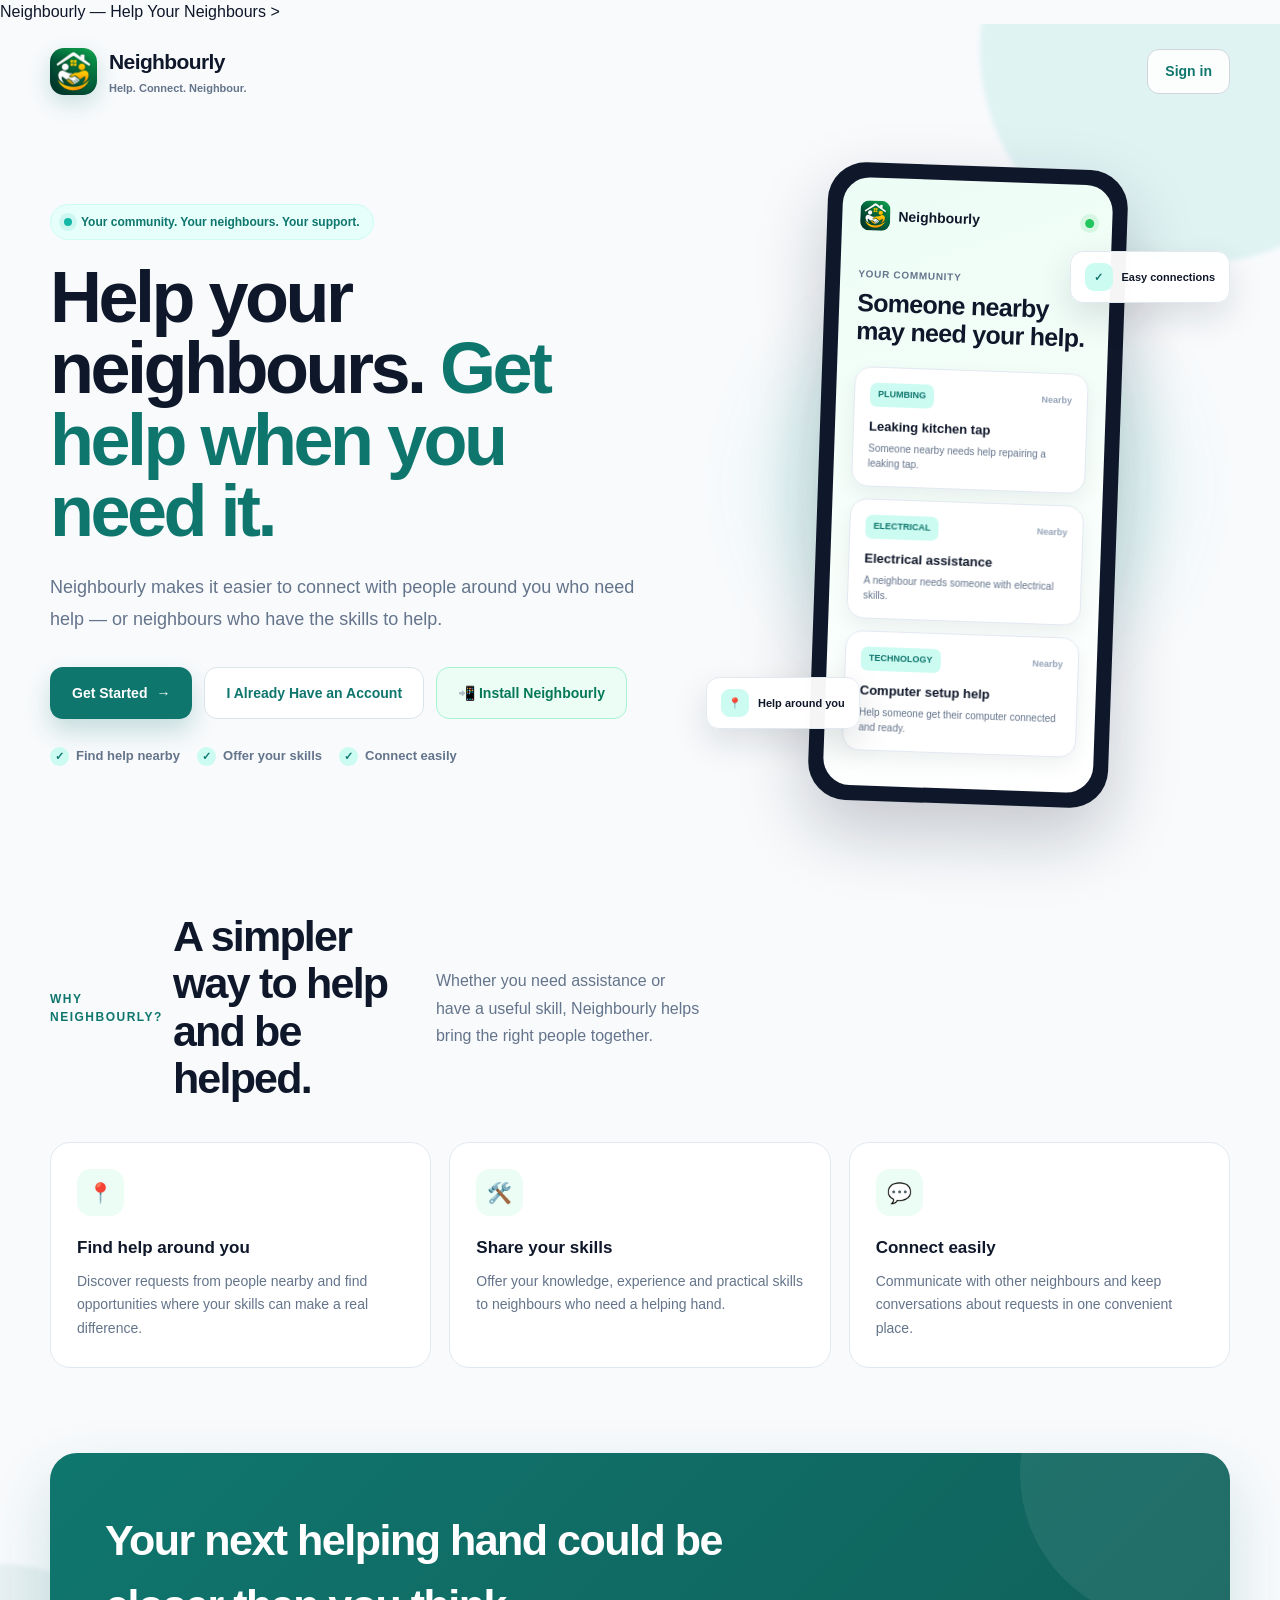
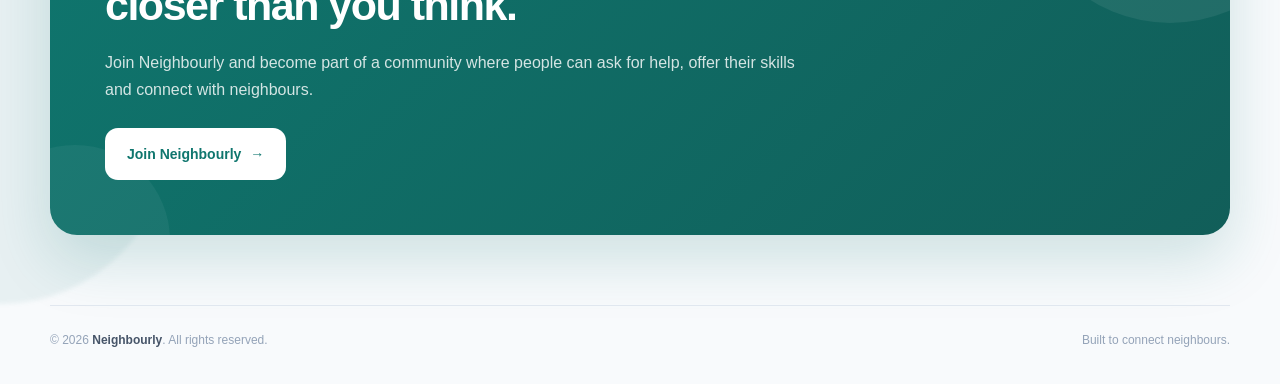
==== index.html @ a1eb30df "Update index.html" ====
<!DOCTYPE html><html lang="en">
<head>  <meta charset="UTF-8"><meta
name="viewport"
content="width=device-width, initial-scale=1.0"

«»

  <title>Neighbourly — Help Your Neighbours</title><meta
name="description"
content="Neighbourly connects people who need help with neighbours who have the skills to help."

«»

  <meta name="theme-color" content="#0f766e">  <link
    rel="icon"
    type="image/png"
    href="neighbourly-icon-192.png"
  >  <link
    rel="apple-touch-icon"
    href="neighbourly-icon-192.png"
  >  <link rel="manifest" href="/help-neighbour/manifest.json">
  >  <link rel="stylesheet" href="style.css">  <style>

    /* =====================================================
       NEIGHBOURLY — FINAL WELCOME PAGE
       ===================================================== */

    * {
      box-sizing: border-box;
    }

    html {
      scroll-behavior: smooth;
    }

    body {
      margin: 0;
      font-family:
        Inter,
        -apple-system,
        BlinkMacSystemFont,
        "Segoe UI",
        Arial,
        Helvetica,
        sans-serif;
      background: #f8fafc;
      color: #0f172a;
      overflow-x: hidden;
    }

    a,
    button {
      -webkit-tap-highlight-color: transparent;
    }

    button {
      font-family: inherit;
    }

    .page {
      position: relative;
      min-height: 100vh;
      overflow: hidden;
    }

    /* =====================================================
       BACKGROUND
       ===================================================== */

    .background-orb {
      position: absolute;
      border-radius: 50%;
      pointer-events: none;
      z-index: 0;
    }

    .orb-one {
      width: 430px;
      height: 430px;
      background: rgba(20, 184, 166, 0.10);
      top: -190px;
      right: -130px;
      filter: blur(2px);
      animation: floatOrb 9s ease-in-out infinite;
    }

    .orb-two {
      width: 340px;
      height: 340px;
      background: rgba(15, 118, 110, 0.07);
      bottom: 80px;
      left: -170px;
      filter: blur(2px);
      animation: floatOrb 11s ease-in-out infinite reverse;
    }

    @keyframes floatOrb {

      0%,
      100% {
        transform: translate(0, 0);
      }

      50% {
        transform: translate(22px, 22px);
      }

    }

    /* =====================================================
       NAVIGATION
       ===================================================== */

    .topbar {
      position: relative;
      z-index: 10;
      width: min(1180px, calc(100% - 40px));
      margin: 0 auto;
      padding: 22px 0;

      display: flex;
      align-items: center;
      justify-content: space-between;
      gap: 20px;
    }

    .brand {
      display: flex;
      align-items: center;
      gap: 12px;
      text-decoration: none;
      color: #0f172a;
    }

    .brand-logo {
      width: 47px;
      height: 47px;
      border-radius: 14px;
      object-fit: cover;

      box-shadow:
        0 8px 22px rgba(15, 118, 110, 0.20);

      transition:
        transform 0.3s ease;
    }

    .brand:hover .brand-logo {
      transform: rotate(-4deg) scale(1.05);
    }

    .brand-name {
      font-size: 21px;
      font-weight: 850;
      letter-spacing: -0.6px;
    }

    .brand-tag {
      display: block;
      margin-top: 2px;
      color: #64748b;
      font-size: 11px;
      font-weight: 600;
    }

    .nav-login {
      text-decoration: none;
      color: #0f766e;

      font-size: 14px;
      font-weight: 800;

      padding: 11px 17px;

      border: 1px solid #d1d5db;
      border-radius: 12px;

      background: rgba(255, 255, 255, 0.88);

      transition:
        transform 0.25s ease,
        background 0.25s ease,
        color 0.25s ease,
        box-shadow 0.25s ease;
    }

    .nav-login:hover {
      color: #ffffff;
      background: #0f766e;
      border-color: #0f766e;
      transform: translateY(-2px);
      box-shadow:
        0 8px 20px rgba(15, 118, 110, 0.18);
    }

    /* =====================================================
       HERO
       ===================================================== */

    .hero {
      position: relative;
      z-index: 1;

      width: min(1180px, calc(100% - 40px));
      margin: 0 auto;

      padding: 48px 0 75px;

      display: grid;
      grid-template-columns: 1.06fr 0.94fr;

      align-items: center;
      gap: 65px;
    }

    .hero-content {
      animation: heroReveal 0.8s ease both;
    }

    @keyframes heroReveal {

      from {
        opacity: 0;
        transform: translateY(25px);
      }

      to {
        opacity: 1;
        transform: translateY(0);
      }

    }

    .eyebrow {
      display: inline-flex;
      align-items: center;
      gap: 9px;

      padding: 8px 13px;

      border-radius: 999px;

      background: #e6fffb;
      border: 1px solid #ccfbf1;

      color: #0f766e;

      font-size: 12px;
      font-weight: 850;

      margin-bottom: 22px;
    }

    .eyebrow-dot {
      width: 8px;
      height: 8px;

      border-radius: 50%;

      background: #14b8a6;

      box-shadow:
        0 0 0 5px rgba(20, 184, 166, 0.12);

      animation: pulseDot 2s infinite;
    }

    @keyframes pulseDot {

      0%,
      100% {
        transform: scale(1);
      }

      50% {
        transform: scale(1.25);
      }

    }

    .hero h1 {
      margin: 0;

      max-width: 720px;

      font-size: clamp(43px, 6vw, 72px);

      line-height: 0.99;

      letter-spacing: -3.5px;

      font-weight: 900;

      color: #0f172a;
    }

    .hero h1 span {
      color: #0f766e;
    }

    .hero-description {
      max-width: 610px;

      margin: 25px 0 0;

      color: #64748b;

      font-size: 18px;

      line-height: 1.75;
    }

    /* =====================================================
       BUTTONS
       ===================================================== */

    .hero-actions {
      display: flex;
      flex-wrap: wrap;

      gap: 12px;

      margin-top: 32px;
    }

    .btn {
      min-height: 52px;

      padding: 14px 21px;

      border-radius: 13px;

      font-size: 14px;
      font-weight: 800;

      text-decoration: none;

      border: 1px solid transparent;

      cursor: pointer;

      display: inline-flex;
      align-items: center;
      justify-content: center;

      gap: 9px;

      transition:
        transform 0.25s ease,
        box-shadow 0.25s ease,
        background 0.25s ease,
        border-color 0.25s ease;
    }

    .btn-primary {
      background: #0f766e;
      color: #ffffff;

      box-shadow:
        0 12px 25px rgba(15, 118, 110, 0.22);
    }

    .btn-primary:hover {
      background: #115e59;

      transform: translateY(-3px);

      box-shadow:
        0 17px 32px rgba(15, 118, 110, 0.28);
    }

    .btn-secondary {
      background: #ffffff;
      color: #0f766e;

      border-color: #dbe4e8;
    }

    .btn-secondary:hover {
      border-color: #0f766e;

      transform: translateY(-3px);

      box-shadow:
        0 12px 25px rgba(15, 23, 42, 0.08);
    }

    .install-button {
      background: #ecfdf5;
      color: #047857;

      border-color: #a7f3d0;
    }

    .install-button:hover {
      background: #d1fae5;

      transform: translateY(-3px);

      box-shadow:
        0 12px 25px rgba(5, 150, 105, 0.12);
    }

    /* =====================================================
       TRUST LINE
       ===================================================== */

    .trust-line {
      display: flex;
      flex-wrap: wrap;

      gap: 17px;

      margin-top: 27px;

      color: #64748b;

      font-size: 13px;
      font-weight: 650;
    }

    .trust-item {
      display: flex;
      align-items: center;
      gap: 7px;
    }

    .trust-check {
      width: 19px;
      height: 19px;

      display: inline-flex;
      align-items: center;
      justify-content: center;

      border-radius: 50%;

      background: #ccfbf1;
      color: #0f766e;

      font-size: 11px;
      font-weight: 900;
    }

    /* =====================================================
       PHONE PREVIEW
       ===================================================== */

    .hero-visual {
      position: relative;

      min-height: 520px;

      display: flex;
      align-items: center;
      justify-content: center;

      animation: visualReveal 0.9s 0.15s ease both;
    }

    @keyframes visualReveal {

      from {
        opacity: 0;
        transform: translateX(25px) scale(0.97);
      }

      to {
        opacity: 1;
        transform: translateX(0) scale(1);
      }

    }

    .visual-glow {
      position: absolute;

      width: 390px;
      height: 390px;

      border-radius: 50%;

      background: rgba(20, 184, 166, 0.13);

      filter: blur(35px);
    }

    .phone-card {
      position: relative;
      z-index: 2;

      width: 300px;

      padding: 15px;

      border-radius: 38px;

      background: #0f172a;

      box-shadow:
        0 30px 70px rgba(15, 23, 42, 0.22),
        0 0 0 1px rgba(255,255,255,0.06);

      transform: rotate(2deg);

      transition:
        transform 0.5s ease;
    }

    .phone-card:hover {
      transform:
        rotate(0deg)
        translateY(-8px);
    }

    .phone-screen {
      min-height: 490px;

      overflow: hidden;

      border-radius: 27px;

      background:
        linear-gradient(
          160deg,
          #ecfdf5,
          #ffffff
        );

      padding: 23px 18px;
    }

    .phone-top {
      display: flex;
      align-items: center;
      justify-content: space-between;

      margin-bottom: 30px;
    }

    .mini-brand {
      display: flex;
      align-items: center;

      gap: 8px;

      font-weight: 800;
      font-size: 14px;
    }

    .mini-brand img {
      width: 30px;
      height: 30px;

      border-radius: 9px;
    }

    .status-dot {
      width: 9px;
      height: 9px;

      border-radius: 50%;

      background: #22c55e;

      box-shadow:
        0 0 0 5px rgba(34,197,94,0.12);
    }

    .phone-heading {
      margin-bottom: 22px;
    }

    .phone-heading small {
      color: #64748b;

      font-size: 10px;
      font-weight: 800;

      text-transform: uppercase;
      letter-spacing: 0.7px;
    }

    .phone-heading h3 {
      margin: 5px 0 0;

      font-size: 25px;

      line-height: 1.1;

      letter-spacing: -0.7px;
    }

    .request-card {
      background: #ffffff;

      border: 1px solid #e2e8f0;

      border-radius: 17px;

      padding: 15px;

      margin-bottom: 12px;

      box-shadow:
        0 8px 20px rgba(15, 23, 42, 0.06);

      transition:
        transform 0.25s ease;
    }

    .request-card:hover {
      transform: translateY(-3px);
    }

    .request-top {
      display: flex;
      justify-content: space-between;
      align-items: center;

      gap: 8px;

      margin-bottom: 10px;
    }

    .request-tag {
      padding: 5px 8px;

      border-radius: 7px;

      background: #ccfbf1;
      color: #0f766e;

      font-size: 9px;
      font-weight: 850;
    }

    .request-distance {
      color: #94a3b8;

      font-size: 9px;
      font-weight: 700;
    }

    .request-card strong {
      display: block;

      font-size: 13px;

      margin-bottom: 5px;
    }

    .request-card p {
      margin: 0;

      color: #64748b;

      font-size: 10px;

      line-height: 1.5;
    }

    /* =====================================================
       FLOATING BADGES
       ===================================================== */

    .floating-badge {
      position: absolute;

      z-index: 4;

      display: flex;
      align-items: center;

      gap: 9px;

      padding: 11px 14px;

      background: rgba(255,255,255,0.96);

      border: 1px solid #e2e8f0;

      border-radius: 13px;

      box-shadow:
        0 14px 35px rgba(15, 23, 42, 0.12);

      font-size: 11px;
      font-weight: 800;

      animation:
        floatingBadge 4s ease-in-out infinite;
    }

    .floating-badge .badge-icon {
      width: 28px;
      height: 28px;

      border-radius: 9px;

      display: flex;
      align-items: center;
      justify-content: center;

      background: #ccfbf1;
      color: #0f766e;
    }

    .badge-one {
      top: 85px;
      right: 0;
    }

    .badge-two {
      bottom: 75px;
      left: 0;

      animation-delay: 1.2s;
    }

    @keyframes floatingBadge {

      0%,
      100% {
        transform: translateY(0);
      }

      50% {
        transform: translateY(-9px);
      }

    }

    /* =====================================================
       FEATURES
       ===================================================== */

    .features-section {
      position: relative;
      z-index: 2;

      width: min(1180px, calc(100% - 40px));

      margin: 0 auto;

      padding: 25px 0 85px;
    }

    .section-heading {
      max-width: 650px;

      margin-bottom: 30px;
    }

    .section-label {
      color: #0f766e;

      font-size: 12px;
      font-weight: 900;

      text-transform: uppercase;

      letter-spacing: 1.5px;
    }

    .section-heading h2 {
      margin: 9px 0 10px;

      font-size: clamp(30px, 4vw, 43px);

      line-height: 1.1;

      letter-spacing: -1.8px;
    }

    .section-heading p {
      margin: 0;

      color: #64748b;

      line-height: 1.7;

      font-size: 16px;
    }

    .feature-grid {
      display: grid;

      grid-template-columns:
        repeat(3, 1fr);

      gap: 18px;
    }

    .feature-card {
      background: #ffffff;

      border: 1px solid #e2e8f0;

      border-radius: 20px;

      padding: 26px;

      transition:
        transform 0.3s ease,
        box-shadow 0.3s ease,
        border-color 0.3s ease;
    }

    .feature-card:hover {
      transform: translateY(-7px);

      border-color: #99f6e4;

      box-shadow:
        0 18px 40px rgba(15, 23, 42, 0.08);
    }

    .feature-card-icon {
      width: 47px;
      height: 47px;

      display: flex;
      align-items: center;
      justify-content: center;

      border-radius: 14px;

      background: #ecfdf5;
      color: #0f766e;

      font-size: 20px;

      margin-bottom: 19px;
    }

    .feature-card h3 {
      margin: 0 0 9px;

      font-size: 17px;
    }

    .feature-card p {
      margin: 0;

      color: #64748b;

      font-size: 14px;

      line-height: 1.7;
    }

    /* =====================================================
       CTA
       ===================================================== */

    .cta-section {
      width: min(1180px, calc(100% - 40px));

      margin: 0 auto;

      padding: 0 0 70px;
    }

    .cta-box {
      position: relative;

      overflow: hidden;

      border-radius: 27px;

      padding: 55px;

      background:
        linear-gradient(
          135deg,
          #0f766e,
          #115e59
        );

      color: #ffffff;

      box-shadow:
        0 25px 60px rgba(15, 118, 110, 0.18);
    }

    .cta-box::before {
      content: "";

      position: absolute;

      width: 300px;
      height: 300px;

      border-radius: 50%;

      background:
        rgba(255,255,255,0.07);

      right: -90px;
      top: -130px;
    }

    .cta-box::after {
      content: "";

      position: absolute;

      width: 190px;
      height: 190px;

      border-radius: 50%;

      background:
        rgba(255,255,255,0.05);

      left: -70px;
      bottom: -100px;
    }

    .cta-content {
      position: relative;

      z-index: 2;

      max-width: 700px;
    }

    .cta-content h2 {
      margin: 0 0 12px;

      font-size: clamp(30px, 4vw, 43px);

      letter-spacing: -1.5px;
    }

    .cta-content p {
      margin: 0 0 25px;

      color:
        rgba(255,255,255,0.82);

      line-height: 1.7;
    }

    .cta-button {
      background: #ffffff;

      color: #0f766e;
    }

    .cta-button:hover {
      background: #f0fdfa;

      transform: translateY(-3px);

      box-shadow:
        0 15px 30px rgba(0,0,0,0.14);
    }

    /* =====================================================
       FOOTER
       ===================================================== */

    footer {
      width: min(1180px, calc(100% - 40px));

      margin: 0 auto;

      padding: 25px 0 35px;

      display: flex;

      justify-content: space-between;
      align-items: center;

      gap: 20px;

      color: #94a3b8;

      font-size: 12px;

      border-top:
        1px solid #e2e8f0;
    }

    footer strong {
      color: #475569;
    }

    /* =====================================================
       TABLET
       ===================================================== */

    @media (max-width: 950px) {

      .hero {
        grid-template-columns: 1fr;

        gap: 30px;

        padding-top: 35px;
      }

      .hero-content {
        text-align: center;
      }

      .hero-description {
        margin-left: auto;
        margin-right: auto;
      }

      .hero-actions,
      .trust-line {
        justify-content: center;
      }

      .hero-visual {
        min-height: 480px;
      }

      .feature-grid {
        grid-template-columns:
          1fr 1fr;
      }

    }

    /* =====================================================
       MOBILE
       ===================================================== */

    @media (max-width: 650px) {

      .topbar {
        width:
          min(100% - 28px, 1180px);

        padding: 17px 0;
      }

      .brand-tag {
        display: none;
      }

      .brand-name {
        font-size: 19px;
      }

      .brand-logo {
        width: 42px;
        height: 42px;
      }

      .nav-login {
        padding: 9px 13px;

        font-size: 12px;
      }

      .hero {
        width:
          min(100% - 28px, 1180px);

        padding:
          35px 0 55px;
      }

      .hero h1 {
        font-size: 44px;

        letter-spacing:
          -2.5px;
      }

      .hero-description {
        font-size: 16px;

        line-height: 1.65;
      }

      .hero-actions {
        display: grid;

        grid-template-columns: 1fr;

        width: 100%;
      }

      .btn {
        width: 100%;
      }

      .trust-line {
        gap: 11px;

        font-size: 11px;
      }

      .hero-visual {
        min-height: 450px;
      }

      .phone-card {
        width: 265px;
      }

      .phone-screen {
        min-height: 430px;
      }

      .floating-badge {
        padding: 9px 11px;

        font-size: 9px;
      }

      .badge-one {
        right: -5px;
        top: 65px;
      }

      .badge-two {
        left: -5px;
        bottom: 55px;
      }

      .features-section,
      .cta-section {
        width:
          min(100% - 28px, 1180px);
      }

      .feature-grid {
        grid-template-columns: 1fr;
      }

      .cta-box {
        padding: 35px 25px;

        border-radius: 22px;
      }

      footer {
        width:
          min(100% - 28px, 1180px);

        flex-direction: column;

        text-align: center;
      }

    }

    /* =====================================================
       REDUCED MOTION
       ===================================================== */

    @media (prefers-reduced-motion: reduce) {

      *,
      *::before,
      *::after {
        animation-duration:
          0.01ms !important;

        animation-iteration-count:
          1 !important;

        transition-duration:
          0.01ms !important;

        scroll-behavior:
          auto !important;
      }

    }

  </style></head><body><div class="page">  <div class="background-orb orb-one"></div>
  <div class="background-orb orb-two"></div>  <!-- ===================================================
       NAVIGATION
       =================================================== -->  <header class="topbar"><a
  href="login.html"
  class="brand"
  aria-label="Neighbourly — Sign in"
>

  <img
    src="neighbourly-icon-192.png"
    alt="Neighbourly logo"
    class="brand-logo"
  >

  <div>

    <div class="brand-name">
      Neighbourly
    </div>

    <span class="brand-tag">
      Help. Connect. Neighbour.
    </span>

  </div>

</a>


<a
  href="login.html"
  class="nav-login"
>
  Sign in
</a>

  </header>  <!-- ===================================================
       MAIN
       =================================================== -->  <main><!-- =================================================
     HERO
     ================================================= -->

<section class="hero">

  <div class="hero-content">


    <div class="eyebrow">

      <span class="eyebrow-dot"></span>

      Your community. Your neighbours. Your support.

    </div>


    <h1>

      Help your neighbours.

      <span>
        Get help when you need it.
      </span>

    </h1>


    <p class="hero-description">

      Neighbourly makes it easier to connect with people
      around you who need help — or neighbours who have
      the skills to help.

    </p>


    <div class="hero-actions">


      <a
        href="register.html"
        class="btn btn-primary"
      >

        Get Started

        <span aria-hidden="true">
          →
        </span>

      </a>


      <a
        href="login.html"
        class="btn btn-secondary"
      >

        I Already Have an Account

      </a>


      <button
        type="button"
        id="installAppBtn"
        class="btn install-button"
      >

        📲 Install Neighbourly

      </button>


    </div>


    <div class="trust-line">


      <div class="trust-item">

        <span class="trust-check">
          ✓
        </span>

        Find help nearby

      </div>


      <div class="trust-item">

        <span class="trust-check">
          ✓
        </span>

        Offer your skills

      </div>


      <div class="trust-item">

        <span class="trust-check">
          ✓
        </span>

        Connect easily

      </div>


    </div>

  </div>


  <!-- =================================================
       APP PREVIEW
       ================================================= -->

  <div
    class="hero-visual"
    aria-label="Neighbourly app preview"
  >

    <div class="visual-glow"></div>


    <div class="floating-badge badge-one">

      <span class="badge-icon">
        ✓
      </span>

      Easy connections

    </div>


    <div class="floating-badge badge-two">

      <span class="badge-icon">
        📍
      </span>

      Help around you

    </div>


    <div class="phone-card">


      <div class="phone-screen">


        <div class="phone-top">


          <div class="mini-brand">

            <img
              src="neighbourly-icon-192.png"
              alt=""
            >

            Neighbourly

          </div>


          <span
            class="status-dot"
            aria-label="Online"
          ></span>


        </div>


        <div class="phone-heading">

          <small>
            YOUR COMMUNITY
          </small>

          <h3>
            Someone nearby<br>
            may need your help.
          </h3>

        </div>


        <div class="request-card">

          <div class="request-top">

            <span class="request-tag">
              PLUMBING
            </span>

            <span class="request-distance">
              Nearby
            </span>

          </div>

          <strong>
            Leaking kitchen tap
          </strong>

          <p>
            Someone nearby needs help repairing
            a leaking tap.
          </p>

        </div>


        <div class="request-card">

          <div class="request-top">

            <span class="request-tag">
              ELECTRICAL
            </span>

            <span class="request-distance">
              Nearby
            </span>

          </div>

          <strong>
            Electrical assistance
          </strong>

          <p>
            A neighbour needs someone with
            electrical skills.
          </p>

        </div>


        <div class="request-card">

          <div class="request-top">

            <span class="request-tag">
              TECHNOLOGY
            </span>

            <span class="request-distance">
              Nearby
            </span>

          </div>

          <strong>
            Computer setup help
          </strong>

          <p>
            Help someone get their computer
            connected and ready.
          </p>

        </div>


      </div>

    </div>

  </div>

</section>


<!-- =================================================
     FEATURES
     ================================================= -->

<section class="features-section">


  <div class="section-heading">

    <span class="section-label">
      Why Neighbourly?
    </span>

    <h2>
      A simpler way to help and be helped.
    </h2>

    <p>
      Whether you need assistance or have a useful
      skill, Neighbourly helps bring the right people
      together.
    </p>

  </div>


  <div class="feature-grid">


    <article class="feature-card">

      <div class="feature-card-icon">
        📍
      </div>

      <h3>
        Find help around you
      </h3>

      <p>
        Discover requests from people nearby and
        find opportunities where your skills can
        make a real difference.
      </p>

    </article>


    <article class="feature-card">

      <div class="feature-card-icon">
        🛠️
      </div>

      <h3>
        Share your skills
      </h3>

      <p>
        Offer your knowledge, experience and
        practical skills to neighbours who need
        a helping hand.
      </p>

    </article>


    <article class="feature-card">

      <div class="feature-card-icon">
        💬
      </div>

      <h3>
        Connect easily
      </h3>

      <p>
        Communicate with other neighbours and
        keep conversations about requests in one
        convenient place.
      </p>

    </article>


  </div>

</section>


<!-- =================================================
     CTA
     ================================================= -->

<section class="cta-section">

  <div class="cta-box">

    <div class="cta-content">

      <h2>
        Your next helping hand could be closer
        than you think.
      </h2>

      <p>
        Join Neighbourly and become part of a
        community where people can ask for help,
        offer their skills and connect with neighbours.
      </p>

      <a
        href="register.html"
        class="btn cta-button"
      >

        Join Neighbourly

        <span aria-hidden="true">
          →
        </span>

      </a>

    </div>

  </div>

</section>

  </main>  <!-- ===================================================
       FOOTER
       =================================================== -->  <footer><div>
  © 2026
  <strong>Neighbourly</strong>.
  All rights reserved.
</div>

<div>
  Built to connect neighbours.
</div>

  </footer></div><!-- =====================================================
     PWA INSTALLATION
     ===================================================== -->

<script>
  let deferredPrompt = null;

  const installBtn = document.getElementById("installAppBtn");

  // Check whether Neighbourly is already installed.
  function isAppInstalled() {
    return window.matchMedia("(display-mode: standalone)").matches ||
      window.navigator.standalone === true;
  }

  // Hide the button if the app is already installed.
  if (installBtn && isAppInstalled()) {
    installBtn.style.display = "none";
  }

  // Listen for the browser's installation prompt.
  window.addEventListener("beforeinstallprompt", (event) => {
    event.preventDefault();

    deferredPrompt = event;

    if (installBtn) {
      installBtn.style.display = "inline-flex";
      installBtn.textContent = "📲 Install Neighbourly";
    }
  });

  // Handle installation button clicks.
  if (installBtn) {
    installBtn.addEventListener("click", async () => {

      // Do nothing if already installed.
      if (isAppInstalled()) {
        installBtn.style.display = "none";
        return;
      }

      // Open the actual installation prompt.
      if (deferredPrompt) {
        const promptEvent = deferredPrompt;
        deferredPrompt = null;

        await promptEvent.prompt();

        const result = await promptEvent.userChoice;

        if (result.outcome === "accepted") {
          installBtn.textContent = "Installing Neighbourly...";
        }

        return;
      }

      // iPhone and iPad instructions.
      const isIOS = /iphone|ipad|ipod/i.test(
        navigator.userAgent
      );

      if (isIOS) {
        alert(
          "To install Neighbourly on your iPhone:\n\n" +
          "1. Open this page in Safari.\n" +
          "2. Tap the Share button.\n" +
          "3. Choose Add to Home Screen.\n" +
          "4. Tap Add."
        );
      } else {
        // The browser has not provided an install prompt.
        alert(
          "Neighbourly cannot open the installation prompt " +
          "right now.\n\n" +
          "Please open this page in Chrome and try again. " +
          "If the prompt is still unavailable, use Chrome's " +
          "menu and select Install app or Add to Home screen."
        );
      }
    });
  }

  // Hide the button after successful installation.
  window.addEventListener("appinstalled", () => {
    if (installBtn) {
      installBtn.style.display = "none";
    }

    deferredPrompt = null;
  });

  // Register the service worker.
  if ("serviceWorker" in navigator) {
    window.addEventListener("load", () => {
      navigator.serviceWorker
        .register("./service-worker.js?v=3")
        .then(() => {
          console.log("Neighbourly service worker registered.");
        })
        .catch((error) => {
          console.error("Service worker registration failed:", error);
        });
    });
  }
</script>
</body>
</html>
---- style.css ----
/* =========================================================
   NEIGHBOURLY — PRODUCTION APP DESIGN SYSTEM
   ========================================================= */

:root {

  --primary: #0f766e;
  --primary-dark: #0b5f59;
  --primary-deep: #064e49;

  --accent: #14b8a6;
  --accent-bright: #2dd4bf;

  --primary-light: #ccfbf1;

  --bg: #f4f7f8;
  --surface: #ffffff;
  --surface-soft: #f8fafc;

  --text: #0f172a;
  --text-soft: #475569;
  --muted: #64748b;

  --border: #e2e8f0;

  --success: #16a34a;
  --danger: #dc2626;

  --radius-sm: 10px;
  --radius-md: 14px;
  --radius-lg: 18px;
  --radius-xl: 22px;
  --radius-2xl: 28px;

  --shadow-xs:
    0 2px 7px rgba(15,23,42,.04);

  --shadow-sm:
    0 6px 20px rgba(15,23,42,.06);

  --shadow-md:
    0 12px 35px rgba(15,23,42,.10);

  --shadow-lg:
    0 25px 70px rgba(15,23,42,.16);

  --shadow-primary:
    0 12px 35px rgba(15,118,110,.25);

  --transition-fast:
    .18s cubic-bezier(.4,0,.2,1);

  --transition:
    .28s cubic-bezier(.4,0,.2,1);

  --transition-slow:
    .55s cubic-bezier(.4,0,.2,1);
}



/* =========================================================
   RESET
   ========================================================= */

* {

  box-sizing: border-box;

  margin: 0;

  padding: 0;

}


html {

  scroll-behavior: smooth;

}


body {

  font-family:
    Inter,
    -apple-system,
    BlinkMacSystemFont,
    "Segoe UI",
    Roboto,
    Arial,
    sans-serif;

  background: var(--bg);

  color: var(--text);

  min-height: 100vh;

  line-height: 1.5;

  -webkit-font-smoothing: antialiased;

}


button,
input,
textarea,
select {

  font: inherit;

}


button {

  cursor: pointer;

}


img {

  max-width: 100%;

}


::selection {

  background: var(--primary-light);

  color: var(--primary-deep);

}



/* =========================================================
   APP BACKGROUND
   ========================================================= */

.app-background {

  position: fixed;

  inset: 0;

  pointer-events: none;

  overflow: hidden;

  z-index: -1;

}


.ambient-glow {

  position: absolute;

  border-radius: 50%;

  filter: blur(70px);

  opacity: .35;

  animation: floatingGlow 10s ease-in-out infinite;

}


.glow-one {

  width: 280px;

  height: 280px;

  background: rgba(20,184,166,.16);

  top: -100px;

  left: 20%;

}


.glow-two {

  width: 250px;

  height: 250px;

  background: rgba(15,118,110,.12);

  bottom: 5%;

  right: 10%;

  animation-delay: -3s;

}


.glow-three {

  width: 180px;

  height: 180px;

  background: rgba(45,212,191,.10);

  top: 45%;

  left: -70px;

  animation-delay: -6s;

}


@keyframes floatingGlow {

  0%,
  100% {

    transform:
      translate3d(0,0,0)
      scale(1);

  }

  50% {

    transform:
      translate3d(20px,-25px,0)
      scale(1.08);

  }

}



/* =========================================================
   BUTTONS
   ========================================================= */

.btn {

  position: relative;

  border: none;

  border-radius: var(--radius-md);

  padding: 11px 16px;

  font-weight: 750;

  transition:
    transform var(--transition-fast),
    box-shadow var(--transition),
    background var(--transition),
    color var(--transition);

  overflow: hidden;

}


.btn::after {

  content: "";

  position: absolute;

  inset: 0;

  background:
    linear-gradient(
      115deg,
      transparent 25%,
      rgba(255,255,255,.25),
      transparent 75%
    );

  transform: translateX(-120%);

  transition: transform .65s ease;

}


.btn:hover::after {

  transform: translateX(120%);

}


.btn:hover {

  transform: translateY(-2px);

}


.btn:active {

  transform: translateY(0) scale(.98);

}


.btn-primary {

  color: white;

  background:
    linear-gradient(
      135deg,
      var(--primary),
      var(--accent)
    );

  box-shadow:
    0 8px 22px rgba(15,118,110,.20);

}


.btn-primary:hover {

  box-shadow: var(--shadow-primary);

}


.btn-outline {

  background: rgba(255,255,255,.75);

  color: var(--primary);

  border: 1px solid rgba(15,118,110,.18);

  backdrop-filter: blur(10px);

}


.btn-outline:hover {

  background: var(--primary-light);

  border-color: rgba(15,118,110,.35);

}



/* =========================================================
   DASHBOARD SHELL
   ========================================================= */

.dashboard-container {

  display: flex;

  width: 100%;

  min-height: 100vh;

  position: relative;

}



/* =========================================================
   SIDEBAR
   ========================================================= */

.sidebar {

  width: 390px;

  min-width: 390px;

  height: 100vh;

  padding: 20px;

  overflow-y: auto;

  overflow-x: hidden;

  background:
    linear-gradient(
      180deg,
      rgba(255,255,255,.96),
      rgba(248,250,252,.94)
    );

  border-right: 1px solid rgba(226,232,240,.8);

  box-shadow:
    8px 0 35px rgba(15,23,42,.05);

  backdrop-filter: blur(18px);

  z-index: 20;

  animation:
    sidebarReveal .65s cubic-bezier(.22,1,.36,1);

}


.sidebar::-webkit-scrollbar {

  width: 5px;

}


.sidebar::-webkit-scrollbar-thumb {

  background: #cbd5e1;

  border-radius: 20px;

}


.sidebar::-webkit-scrollbar-track {

  background: transparent;

}


@keyframes sidebarReveal {

  from {

    opacity: 0;

    transform: translateX(-35px);

  }

  to {

    opacity: 1;

    transform: translateX(0);

  }

}



/* =========================================================
   BRAND
   ========================================================= */

.sidebar-brand {

  display: flex;

  align-items: center;

  gap: 11px;

  padding: 3px 5px 19px;

}


.brand-mark {

  width: 43px;

  height: 43px;

  border-radius: 14px;

  display: flex;

  align-items: center;

  justify-content: center;

  color: white;

  font-size: 21px;

  background:
    linear-gradient(
      135deg,
      var(--primary),
      var(--accent)
    );

  box-shadow:
    0 8px 20px rgba(15,118,110,.23);

  animation:
    brandFloat 4s ease-in-out infinite;

}


@keyframes brandFloat {

  0%,
  100% {

    transform: translateY(0) rotate(0);

  }

  50% {

    transform: translateY(-3px) rotate(1deg);

  }

}


.brand-name {

  font-size: 19px;

  font-weight: 850;

  letter-spacing: -.4px;

}


.brand-tagline {

  color: var(--muted);

  font-size: 10px;

  margin-top: 1px;

}



/* =========================================================
   PROFILE CARD
   ========================================================= */

.profile-card {

  position: relative;

  overflow: hidden;

  padding: 22px;

  text-align: center;

  border-radius: var(--radius-2xl);

  border: 1px solid rgba(15,118,110,.10);

  background:
    linear-gradient(
      145deg,
      rgba(255,255,255,.98),
      rgba(248,255,254,.98)
    );

  box-shadow: var(--shadow-sm);

  transition:
    transform var(--transition),
    box-shadow var(--transition);

}


.profile-card:hover {

  transform: translateY(-3px);

  box-shadow: var(--shadow-md);

}


.profile-cover {

  position: absolute;

  top: 0;

  left: 0;

  right: 0;

  height: 75px;

  background:
    linear-gradient(
      135deg,
      var(--primary),
      var(--accent)
    );

  opacity: .95;

}


.profile-cover::after {

  content: "";

  position: absolute;

  width: 140px;

  height: 140px;

  border-radius: 50%;

  background: rgba(255,255,255,.10);

  right: -45px;

  top: -75px;

}


.profile-avatar-wrapper {

  position: relative;

  width: 86px;

  height: 86px;

  margin: 28px auto 12px;

}


.profile-card img {

  width: 86px;

  height: 86px;

  border-radius: 50%;

  object-fit: cover;

  background: var(--primary-light);

  border: 4px solid white;

  box-shadow:
    0 0 0 3px rgba(20,184,166,.25),
    0 10px 25px rgba(15,118,110,.18);

  transition: transform var(--transition);

}


.profile-card img:hover {

  transform: scale(1.07);

}


.online-dot {

  position: absolute;

  right: 2px;

  bottom: 5px;

  width: 17px;

  height: 17px;

  border-radius: 50%;

  background: #22c55e;

  border: 3px solid white;

  box-shadow:
    0 0 0 4px rgba(34,197,94,.13);

  animation: onlinePulse 2.2s infinite;

}


@keyframes onlinePulse {

  0%,
  100% {

    box-shadow:
      0 0 0 4px rgba(34,197,94,.12);

  }

  50% {

    box-shadow:
      0 0 0 8px rgba(34,197,94,0);

  }

}


#userName {

  font-size: 19px;

  font-weight: 850;

  margin-bottom: 2px;

}


#userEmail {

  color: var(--muted);

  font-size: 12px;

  word-break: break-word;

}


.user-status {

  display: inline-flex;

  align-items: center;

  justify-content: center;

  margin-top: 8px;

  padding: 4px 10px;

  border-radius: 999px;

  background: #ecfdf5;

  color: #15803d;

  font-size: 11px;

  font-weight: 800;

}


.profile-info-row {

  display: flex;

  align-items: center;

  justify-content: center;

  flex-wrap: wrap;

  gap: 7px;

  margin-top: 11px;

}


#userSkill,
#userRole {

  display: inline-flex;

  padding: 5px 9px;

  border-radius: 999px;

  background: #f1f5f9;

  color: var(--text-soft);

  font-size: 11px;

  font-weight: 700;

}


.profile-actions {

  display: grid;

  grid-template-columns: 1fr 1fr;

  gap: 8px;

  margin-top: 17px;

}


.profile-actions .btn {

  padding: 10px 7px;

  font-size: 12px;

}


.notification-button {

  position: relative;

}


#notificationBadge {

  display: inline-flex;

  align-items: center;

  justify-content: center;

  min-width: 18px;

  height: 18px;

  padding: 0 5px;

  margin-left: 3px;

  border-radius: 50%;

  background: #ef4444;

  color: white;

  font-size: 9px;

  font-weight: 900;

  box-shadow: 0 3px 10px rgba(239,68,68,.30);

  animation: badgePulse 2s infinite;

}


@keyframes badgePulse {

  0%,
  100% {

    transform: scale(1);

  }

  50% {

    transform: scale(1.12);

  }

}


.admin-button {

  width: 100%;

  margin-top: 9px;

}



/* =========================================================
   ACTION CARD
   ========================================================= */

.action-card {

  position: relative;

  overflow: hidden;

  margin-top: 16px;

  padding: 20px;

  border-radius: var(--radius-2xl);

  color: white;

  background:
    radial-gradient(
      circle at 95% 5%,
      rgba(255,255,255,.18),
      transparent 27%
    ),
    linear-gradient(
      135deg,
      #0f766e,
      #064e49
    );

  box-shadow:
    0 14px 35px rgba(15,118,110,.24);

  animation:
    cardReveal .7s .1s both;

}


.action-card::before {

  content: "";

  position: absolute;

  width: 160px;

  height: 160px;

  border-radius: 50%;

  right: -70px;

  bottom: -85px;

  background: rgba(255,255,255,.08);

}


.action-icon {

  display: inline-flex;

  width: 43px;

  height: 43px;

  align-items: center;

  justify-content: center;

  border-radius: 14px;

  background: rgba(255,255,255,.14);

  font-size: 21px;

  margin-bottom: 11px;

}


.action-label {

  display: block;

  font-size: 9px;

  letter-spacing: 1.4px;

  font-weight: 900;

  opacity: .72;

}


.action-card h3 {

  font-size: 18px;

  line-height: 1.25;

  margin-top: 4px;

}


.action-card p {

  font-size: 12px;

  line-height: 1.6;

  opacity: .84;

  margin: 7px 0 16px;

}


.help-button {

  width: 100%;

  display: flex;

  align-items: center;

  justify-content: space-between;

  background: white;

  color: var(--primary);

  padding: 12px 14px;

}


.help-button:hover {

  color: var(--primary-dark);

  background: #f0fdfa;

}


.help-button span {

  font-size: 18px;

  transition: transform var(--transition);

}


.help-button:hover span {

  transform: translateX(4px);

}


.logout-button {

  width: 100%;

  margin-top: 8px;

  padding: 9px;

  border: 1px solid rgba(255,255,255,.12);

  border-radius: 11px;

  background: rgba(255,255,255,.07);

  color: rgba(255,255,255,.82);

  transition: var(--transition);

}


.logout-button:hover {

  background: rgba(255,255,255,.14);

  color: white;

}



/* =========================================================
   SECTIONS
   ========================================================= */

.dashboard-section {

  margin-top: 22px;

}


.section-heading {

  display: flex;

  align-items: center;

  justify-content: space-between;

  gap: 10px;

  margin-bottom: 11px;

}


.section-heading.compact {

  margin-bottom: 17px;

}


.section-eyebrow {

  display: block;

  color: var(--primary);

  font-size: 8px;

  font-weight: 900;

  letter-spacing: 1.4px;

  margin-bottom: 2px;

}


.section-heading h3 {

  font-size: 15px;

  font-weight: 850;

}


.section-pulse {

  width: 8px;

  height: 8px;

  border-radius: 50%;

  background: var(--accent);

  box-shadow:
    0 0 0 5px rgba(20,184,166,.10);

  animation: pulseDot 2s infinite;

}


@keyframes pulseDot {

  50% {

    transform: scale(1.2);

    opacity: .65;

  }

}


.live-badge {

  padding: 4px 8px;

  border-radius: 999px;

  background: #ecfdf5;

  color: #15803d;

  font-size: 8px;

  font-weight: 900;

  letter-spacing: .8px;

}


.empty-state {

  padding: 14px;

  border: 1px dashed #d7dee8;

  border-radius: 13px;

  color: var(--muted);

  font-size: 12px;

  text-align: center;

  background: rgba(255,255,255,.45);

}


.loading-dot {

  display: inline-block;

  width: 7px;

  height: 7px;

  margin-right: 5px;

  border-radius: 50%;

  background: var(--accent);

  animation: loadingBlink 1s infinite;

}


@keyframes loadingBlink {

  50% {

    opacity: .25;

  }

}



/* =========================================================
   ACTIVE JOBS
   ========================================================= */

#active-jobs-list {

  margin-top: 8px;

}


.active-job-card {

  position: relative;

  background: white;

  border: 1px solid var(--border);

  border-radius: var(--radius-lg);

  padding: 14px 14px 14px 17px;

  margin-bottom: 9px;

  box-shadow: var(--shadow-xs);

  transition:
    transform var(--transition),
    box-shadow var(--transition),
    border-color var(--transition);

}


.active-job-card::before {

  content: "";

  position: absolute;

  left: 0;

  top: 12px;

  bottom: 12px;

  width: 3px;

  border-radius: 10px;

  background:
    linear-gradient(
      180deg,
      var(--primary),
      var(--accent)
    );

}


.active-job-card:hover {

  transform: translateX(4px);

  border-color: rgba(20,184,166,.30);

  box-shadow: var(--shadow-sm);

}



/* =========================================================
   FILTER CARD
   ========================================================= */

.filter-section {

  margin-top: 20px;

  padding: 17px;

  border-radius: var(--radius-xl);

  border: 1px solid rgba(226,232,240,.9);

  background:
    linear-gradient(
      145deg,
      rgba(255,255,255,.95),
      rgba(248,250,252,.90)
    );

  box-shadow: var(--shadow-xs);

}


.filter-icon {

  width: 30px;

  height: 30px;

  display: flex;

  align-items: center;

  justify-content: center;

  border-radius: 10px;

  background: var(--primary-light);

  font-size: 13px;

}


.filter-field {

  margin-top: 13px;

}


.filter-field label {

  display: block;

  margin-bottom: 6px;

  color: var(--text-soft);

  font-size: 11px;

  font-weight: 800;

}


.select-wrapper {

  position: relative;

}


.select-wrapper::after {

  content: "⌄";

  position: absolute;

  right: 13px;

  top: 50%;

  transform: translateY(-50%);

  pointer-events: none;

  color: var(--muted);

}


.filter-section select {

  width: 100%;

  appearance: none;

  padding: 11px 35px 11px 12px;

  border: 1px solid var(--border);

  border-radius: 11px;

  background: white;

  color: var(--text);

  outline: none;

  cursor: pointer;

  transition: var(--transition);

}


.filter-section select:hover {

  border-color: #94a3b8;

}


.filter-section select:focus {

  border-color: var(--primary);

  box-shadow:
    0 0 0 4px rgba(15,118,110,.08);

}



/* =========================================================
   REQUEST CARDS
   ========================================================= */

#request-list {

  margin-top: 8px;

}


.request-card {

  position: relative;

  padding: 15px;

  margin-bottom: 10px;

  border-radius: var(--radius-lg);

  border: 1px solid var(--border);

  background:
    linear-gradient(
      145deg,
      white,
      #fbfefd
    );

  box-shadow: var(--shadow-xs);

  transition:
    transform var(--transition),
    box-shadow var(--transition),
    border-color var(--transition);

}


.request-card:hover {

  transform: translateY(-4px);

  border-color: rgba(20,184,166,.35);

  box-shadow: var(--shadow-md);

}


.request-card h3,
.request-card h4 {

  font-size: 14px;

  margin-bottom: 5px;

}


.request-card p {

  color: var(--text-soft);

  font-size: 12px;

  line-height: 1.55;

}


.request-card img {

  width: 100%;

  max-height: 180px;

  object-fit: cover;

  border-radius: 11px;

  margin: 10px 0;

  transition: transform var(--transition);

}


.request-card:hover img {

  transform: scale(1.015);

}



/* =========================================================
   SIDEBAR FOOTER
   ========================================================= */

.sidebar-footer {

  display: flex;

  align-items: center;

  flex-wrap: wrap;

  gap: 4px;

  margin-top: 25px;

  padding: 15px 5px 5px;

  color: #94a3b8;

  font-size: 9px;

  line-height: 1.5;

}


.sidebar-footer span:first-child {

  color: var(--primary);

}


.footer-dot {

  color: var(--accent);

}



/* =========================================================
   MAP AREA
   ========================================================= */

.map-area {

  position: relative;

  flex: 1;

  min-width: 0;

  height: 100vh;

  overflow: hidden;

  background: #dbe4e7;

}


#map {

  width: 100%;

  height: 100%;

  min-height: 500px;

  animation: mapReveal .8s ease both;

}


@keyframes mapReveal {

  from {

    opacity: 0;

    transform: scale(1.015);

  }

  to {

    opacity: 1;

    transform: scale(1);

  }

}



/* =========================================================
   MAP HEADER
   ========================================================= */

.map-header {

  position: absolute;

  z-index: 1000;

  top: 18px;

  left: 18px;

  right: 18px;

  display: flex;

  align-items: center;

  justify-content: space-between;

  pointer-events: none;

}


.map-brand {

  display: flex;

  align-items: center;

  gap: 9px;

  padding: 9px 13px 9px 9px;

  border: 1px solid rgba(255,255,255,.75);

  border-radius: 15px;

  background: rgba(255,255,255,.84);

  box-shadow:
    0 8px 25px rgba(15,23,42,.12);

  backdrop-filter: blur(14px);

}


.mini-logo {

  width: 34px;

  height: 34px;

  display: flex;

  align-items: center;

  justify-content: center;

  border-radius: 10px;

  background:
    linear-gradient(
      135deg,
      var(--primary),
      var(--accent)
    );

  color: white;

  font-size: 16px;

}


.map-brand strong {

  display: block;

  font-size: 12px;

}


.map-brand span {

  display: block;

  color: var(--muted);

  font-size: 9px;

  margin-top: 1px;

}


.map-status {

  display: flex;

  align-items: center;

  gap: 6px;

  padding: 8px 11px;

  border-radius: 999px;

  background: rgba(255,255,255,.85);

  border: 1px solid rgba(255,255,255,.75);

  box-shadow: 0 7px 20px rgba(15,23,42,.10);

  backdrop-filter: blur(14px);

  font-size: 10px;

  font-weight: 800;

}


.map-status-dot {

  width: 7px;

  height: 7px;

  border-radius: 50%;

  background: #22c55e;

  box-shadow:
    0 0 0 4px rgba(34,197,94,.12);

}



/* =========================================================
   MAP FLOATING CARD
   ========================================================= */

.map-floating-card {

  position: absolute;

  z-index: 900;

  left: 18px;

  bottom: 28px;

  display: flex;

  align-items: center;

  gap: 10px;

  padding: 11px 14px;

  border-radius: 15px;

  background: rgba(255,255,255,.88);

  border: 1px solid rgba(255,255,255,.85);

  box-shadow:
    0 10px 30px rgba(15,23,42,.13);

  backdrop-filter: blur(15px);

  animation:
    floatingCard 4s ease-in-out infinite;

}


.map-floating-icon {

  width: 33px;

  height: 33px;

  display: flex;

  align-items: center;

  justify-content: center;

  border-radius: 10px;

  background: var(--primary-light);

}


.map-floating-card strong {

  display: block;

  font-size: 11px;

}


.map-floating-card span {

  display: block;

  color: var(--muted);

  font-size: 9px;

}


@keyframes floatingCard {

  0%,
  100% {

    transform: translateY(0);

  }

  50% {

    transform: translateY(-4px);

  }

}


.map-bottom-pill {

  position: absolute;

  z-index: 900;

  right: 18px;

  bottom: 18px;

  display: flex;

  align-items: center;

  gap: 7px;

  padding: 8px 11px;

  border-radius: 999px;

  background: rgba(15,23,42,.72);

  color: white;

  font-size: 9px;

  backdrop-filter: blur(10px);

}


.location-pulse {

  width: 7px;

  height: 7px;

  border-radius: 50%;

  background: #2dd4bf;

  box-shadow:
    0 0 0 4px rgba(45,212,191,.14);

}



/* =========================================================
   LEAFLET
   ========================================================= */

.leaflet-popup-content-wrapper {

  border-radius: 15px;

  box-shadow: var(--shadow-md);

}


.leaflet-popup-content {

  font-family:
    Inter,
    -apple-system,
    BlinkMacSystemFont,
    "Segoe UI",
    Arial,
    sans-serif;

  line-height: 1.5;

}



/* =========================================================
   MODALS
   ========================================================= */

.modal-overlay {

  position: fixed;

  inset: 0;

  display: none;

  align-items: center;

  justify-content: center;

  padding: 18px;

  background:
    rgba(2,8,23,.62);

  backdrop-filter: blur(9px);

  z-index: 5000;

}


.modal-overlay.active,
.modal-overlay.show {

  display: flex;

}


.modal-content {

  position: relative;

  width: 100%;

  max-width: 520px;

  max-height: 90vh;

  overflow-y: auto;

  padding: 29px;

  border-radius: 27px;

  border: 1px solid rgba(255,255,255,.85);

  background:
    linear-gradient(
      145deg,
      #ffffff,
      #f8fffe
    );

  box-shadow: var(--shadow-lg);

  animation:
    modalEnter .35s cubic-bezier(.22,1,.36,1) both;

}


@keyframes modalEnter {

  from {

    opacity: 0;

    transform:
      translateY(25px)
      scale(.96);

  }

  to {

    opacity: 1;

    transform:
      translateY(0)
      scale(1);

  }

}


.close-btn {

  position: absolute;

  top: 13px;

  right: 14px;

  width: 36px;

  height: 36px;

  border: none;

  border-radius: 50%;

  background: #f1f5f9;

  color: var(--text-soft);

  font-size: 22px;

  transition: var(--transition);

}


.close-btn:hover {

  background: #fee2e2;

  color: var(--danger);

  transform: rotate(90deg);

}


.modal-icon {

  width: 48px;

  height: 48px;

  display: flex;

  align-items: center;

  justify-content: center;

  margin-bottom: 12px;

  border-radius: 15px;

  background: var(--primary-light);

  font-size: 22px;

}


.modal-content h2 {

  font-size: 21px;

  font-weight: 850;

}


.modal-subtitle {

  margin: 4px 0 21px;

  color: var(--muted);

  font-size: 12px;

}



/* =========================================================
   MODAL FORMS
   ========================================================= */

.modal-form {

  display: flex;

  flex-direction: column;

  gap: 14px;

}


.modal-form label {

  display: block;

  margin-bottom: 6px;

  font-size: 12px;

  font-weight: 800;

}


.modal-form input,
.modal-form textarea,
.modal-form select {

  width: 100%;

  padding: 12px 13px;

  border: 1px solid var(--border);

  border-radius: 11px;

  background: white;

  color: var(--text);

  outline: none;

  transition: var(--transition);

}


.modal-form textarea {

  min-height: 110px;

  resize: vertical;

}


.modal-form input:focus,
.modal-form textarea:focus,
.modal-form select:focus {

  border-color: var(--primary);

  box-shadow:
    0 0 0 4px rgba(15,118,110,.09);

}


.optional-label {

  font-weight: 400;

  color: var(--muted);

}


.modal-buttons {

  display: grid;

  grid-template-columns: 1fr 1.3fr;

  gap: 9px;

  margin-top: 5px;

}


.full-button {

  width: 100%;

}



/* =========================================================
   CHAT
   ========================================================= */

.chat-modal {

  max-width: 440px;

}


.chat-header {

  display: flex;

  align-items: center;

  gap: 10px;

  margin-bottom: 15px;

}


.chat-avatar {

  width: 42px;

  height: 42px;

  display: flex;

  align-items: center;

  justify-content: center;

  border-radius: 13px;

  background: var(--primary-light);

}


.chat-header h3 {

  font-size: 17px;

}


.chat-header span {

  color: var(--muted);

  font-size: 10px;

}


#chatMessages {

  height: 320px;

  overflow-y: auto;

  padding: 13px;

  border: 1px solid var(--border);

  border-radius: 17px;

  background:
    linear-gradient(
      180deg,
      #f8fafc,
      #f1f5f9
    );

}


.chat-input-row {

  display: flex;

  gap: 8px;

  margin-top: 10px;

}


.chat-input-row input {

  flex: 1;

  min-width: 0;

  padding: 11px 13px;

  border: 1px solid var(--border);

  border-radius: 12px;

  outline: none;

}


.chat-input-row input:focus {

  border-color: var(--primary);

  box-shadow:
    0 0 0 4px rgba(15,118,110,.08);

}


.send-button {

  width: 45px;

  padding: 0;

  font-size: 17px;

}



/* =========================================================
   CHAT BUBBLES
   ========================================================= */

.chat-message {

  max-width: 80%;

  padding: 10px 13px;

  border-radius: 15px;

  margin-bottom: 8px;

  font-size: 12px;

  box-shadow: var(--shadow-xs);

}


.chat-message.mine {

  margin-left: auto;

  color: white;

  background:
    linear-gradient(
      135deg,
      var(--primary),
      var(--accent)
    );

  border-bottom-right-radius: 5px;

}


.chat-message.theirs {

  background: white;

  border-bottom-left-radius: 5px;

}



/* =========================================================
   NOTIFICATIONS
   ========================================================= */

.notification-item {

  padding: 13px;

  border-bottom: 1px solid var(--border);

  font-size: 12px;

  transition: var(--transition);

}


.notification-item:hover {

  background: #f0fdfa;

}


.notification-unread {

  background:
    linear-gradient(
      90deg,
      var(--primary-light),
      rgba(204,251,241,.15)
    );

}



/* =========================================================
   RATING
   ========================================================= */

.rating-stars {

  display: flex;

  justify-content: center;

  gap: 5px;

  margin: 17px 0;

}


.rating-stars button {

  border: none;

  background: transparent;

  font-size: 30px;

  transition:
    transform var(--transition-fast),
    filter var(--transition-fast);

}


.rating-stars button:hover {

  transform:
    scale(1.3)
    rotate(-6deg);

  filter:
    drop-shadow(
      0 5px 8px rgba(245,158,11,.25)
    );

}



/* =========================================================
   PROFILE MODAL
   ========================================================= */

.profile-modal {

  text-align: center;

}


.profile-modal-header {

  padding-top: 7px;

}


.profile-modal-avatar {

  width: 90px;

  height: 90px;

  display: flex;

  align-items: center;

  justify-content: center;

  margin: 0 auto 14px;

  border-radius: 50%;

  background: var(--primary-light);

  border: 4px solid white;

  box-shadow:
    0 0 0 3px rgba(20,184,166,.20),
    0 10px 25px rgba(15,118,110,.13);

  font-size: 30px;

}


#profileRating,
#profileJobsCount {

  color: var(--muted);

  font-size: 12px;

  margin-top: 4px;

}



/* =========================================================
   FILE INPUT
   ========================================================= */

input[type="file"] {

  cursor: pointer;

}


input[type="file"]::file-selector-button {

  border: none;

  padding: 8px 11px;

  margin-right: 8px;

  border-radius: 8px;

  background: var(--primary-light);

  color: var(--primary-deep);

  font-weight: 750;

  cursor: pointer;

  transition: var(--transition);

}


input[type="file"]::file-selector-button:hover {

  background: #99f6e4;

}



/* =========================================================
   TOAST
   ========================================================= */

.notification-toast {

  position: fixed;

  right: 20px;

  bottom: 20px;

  z-index: 9999;

  max-width: 340px;

  padding: 14px 17px;

  border-radius: 15px;

  color: white;

  background:
    linear-gradient(
      135deg,
      var(--primary),
      var(--accent)
    );

  box-shadow: var(--shadow-lg);

  animation:
    toastIn .35s ease both;

}


@keyframes toastIn {

  from {

    opacity: 0;

    transform:
      translateY(20px)
      scale(.96);

  }

  to {

    opacity: 1;

    transform:
      translateY(0)
      scale(1);

  }

}



/* =========================================================
   DARK MODE
   ========================================================= */

body.dark-theme {

  --bg: #07111f;

  --surface: #0f172a;

  --surface-soft: #111c2e;

  --text: #f8fafc;

  --text-soft: #cbd5e1;

  --muted: #94a3b8;

  --border: #26364b;

  --primary-light: #123b38;

}


body.dark-theme .sidebar {

  background:
    linear-gradient(
      180deg,
      rgba(15,23,42,.98),
      rgba(8,18,31,.98)
    );

  border-color: var(--border);

}


body.dark-theme .profile-card,
body.dark-theme .filter-section,
body.dark-theme .request-card,
body.dark-theme .active-job-card {

  background:
    linear-gradient(
      145deg,
      #111c2e,
      #0f172a
    );

  border-color: var(--border);

}


body.dark-theme .profile-card img {

  border-color: #0f172a;

}


body.dark-theme #userSkill,
body.dark-theme #userRole {

  background: #172337;

  color: #cbd5e1;

}


body.dark-theme .user-status {

  background: #123b2a;

  color: #4ade80;

}


body.dark-theme .btn-outline {

  background: rgba(15,23,42,.7);

  color: #5eead4;

  border-color: #245b57;

}


body.dark-theme .filter-section select,
body.dark-theme .modal-form input,
body.dark-theme .modal-form textarea,
body.dark-theme .modal-form select,
body.dark-theme .chat-input-row input {

  background: #172337;

  color: white;

  border-color: #334155;

}


body.dark-theme .modal-content {

  background:
    linear-gradient(
      145deg,
      #111c2e,
      #0f172a
    );

  border-color: #26364b;

}


body.dark-theme .close-btn {

  background: #1e293b;

  color: #cbd5e1;

}


body.dark-theme #chatMessages {

  background: #0b1423;

  border-color: var(--border);

}


body.dark-theme .chat-message.theirs {

  background: #1e293b;

  color: white;

}


body.dark-theme .empty-state {

  background: rgba(15,23,42,.35);

  border-color: #334155;

}



/* =========================================================
   MOBILE
   ========================================================= */

@media (max-width: 900px) {

  .sidebar {

    width: 340px;

    min-width: 340px;

  }

}


@media (max-width: 760px) {

  .dashboard-container {

    display: flex;

    flex-direction: column;

  }


  .sidebar {

    width: 100%;

    min-width: 100%;

    height: auto;

    max-height: none;

    overflow: visible;

    padding: 13px;

    border-right: none;

    border-bottom: 1px solid var(--border);

  }


  .sidebar-brand {

    padding-bottom: 13px;

  }


  .map-area {

    width: 100%;

    height: 62vh;

    min-height: 430px;

  }


  #map {

    min-height: 430px;

  }


  .map-header {

    top: 10px;

    left: 10px;

    right: 10px;

  }


  .map-floating-card {

    left: 10px;

    bottom: 12px;

  }


  .map-bottom-pill {

    right: 10px;

    bottom: 10px;

  }

}


@media (max-width: 480px) {

  .sidebar {

    padding: 10px;

  }


  .profile-card {

    border-radius: 21px;

    padding: 18px;

  }


  .action-card {

    border-radius: 21px;

    padding: 18px;

  }


  .profile-actions {

    gap: 6px;

  }


  .profile-actions .btn {

    font-size: 11px;

  }


  .map-area {

    height: 60vh;

    min-height: 380px;

  }


  #map {

    min-height: 380px;

  }


  .map-brand {

    padding: 7px 9px 7px 7px;

  }


  .map-brand span {

    display: none;

  }


  .map-status {

    padding: 7px 9px;

  }


  .map-floating-card {

    padding: 9px 11px;

  }


  .modal-overlay {

    padding: 10px;

  }


  .modal-content {

    padding: 23px 17px;

    border-radius: 22px;

  }


  .modal-buttons {

    grid-template-columns: 1fr;

  }


  .notification-toast {

    left: 12px;

    right: 12px;

    bottom: 12px;

    max-width: none;

  }

}



/* =========================================================
   ACCESSIBILITY
   ========================================================= */

button:focus-visible,
input:focus-visible,
textarea:focus-visible,
select:focus-visible {

  outline: 3px solid rgba(20,184,166,.30);

  outline-offset: 2px;

}



/* =========================================================
   GENERAL CARD ANIMATION
   ========================================================= */

@keyframes cardReveal {

  from {

    opacity: 0;

    transform:
      translateY(18px)
      scale(.98);

  }

  to {

    opacity: 1;

    transform:
      translateY(0)
      scale(1);

  }

}


.active-job-card,
.request-card {

  animation:
    cardReveal .4s ease both;

}



/* =========================================================
   REDUCED MOTION
   ========================================================= */

@media (prefers-reduced-motion: reduce) {

  *,
  *::before,
  *::after {

    animation-duration: .01ms !important;

    animation-iteration-count: 1 !important;

    transition-duration: .01ms !important;

    scroll-behavior: auto !important;

  }

}
/* =========================================================
   NEIGHBOURLY — MOBILE DASHBOARD EXPERIENCE
   UI ONLY — DOES NOT CHANGE FIREBASE LOGIC
========================================================= */

@media (max-width: 768px) {

  /* ---------- PAGE ---------- */

  body {
    overflow-x: hidden;
  }

  .dashboard-container {
    display: flex;
    flex-direction: column;
    width: 100%;
    min-height: 100vh;
    gap: 0;
  }


  /* ---------- SIDEBAR / MAIN CONTENT ---------- */

  .sidebar {
    width: 100%;
    max-width: 100%;
    min-width: 0;
    box-sizing: border-box;
    padding: 18px 14px 28px;
    overflow: visible;
  }


  /* ---------- BRAND ---------- */

  .sidebar-brand {
    display: flex;
    align-items: center;
    gap: 12px;
    padding: 4px 4px 18px;
  }

  .brand-mark {
    width: 46px;
    height: 46px;
    min-width: 46px;
    border-radius: 15px;
    display: flex;
    align-items: center;
    justify-content: center;
    font-size: 24px;
  }

  .brand-name {
    font-size: 22px;
    font-weight: 800;
    letter-spacing: -0.4px;
  }

  .brand-tagline {
    font-size: 12px;
    margin-top: 2px;
  }


  /* ---------- PROFILE CARD ---------- */

  .profile-card {
    width: 100%;
    box-sizing: border-box;
    border-radius: 22px;
    padding: 22px 17px 17px;
    margin-bottom: 16px;
  }

  .profile-cover {
    height: 72px;
    border-radius: 17px;
  }

  .profile-avatar-wrapper {
    margin-top: -34px;
  }

  .profile-avatar-wrapper img {
    width: 70px;
    height: 70px;
    border-radius: 50%;
    object-fit: cover;
    border: 4px solid white;
  }

  .profile-card h3 {
    font-size: 20px;
    margin: 10px 0 3px;
  }

  .profile-card p {
    font-size: 13px;
    word-break: break-word;
  }

  .user-status {
    display: inline-flex;
    align-items: center;
    justify-content: center;
    margin-top: 8px;
    padding: 6px 11px;
    border-radius: 999px;
    font-size: 12px;
    font-weight: 700;
  }

  .profile-info-row {
    display: flex;
    flex-wrap: wrap;
    gap: 7px;
    margin-top: 13px;
  }

  .profile-actions {
    display: grid;
    grid-template-columns: 1fr 1fr;
    gap: 9px;
    margin-top: 15px;
  }

  .profile-actions .btn {
    min-height: 44px;
    width: 100%;
  }

  .admin-button {
    width: 100%;
    min-height: 45px;
    margin-top: 9px;
  }


  /* ---------- REQUEST HELP CARD ---------- */

  .action-card {
    width: 100%;
    box-sizing: border-box;
    border-radius: 22px;
    padding: 20px 17px;
    margin-bottom: 18px;
  }

  .action-icon {
    width: 52px;
    height: 52px;
    border-radius: 16px;
    display: flex;
    align-items: center;
    justify-content: center;
    font-size: 25px;
    margin-bottom: 13px;
  }

  .action-label {
    font-size: 11px;
    font-weight: 800;
    letter-spacing: 1px;
  }

  .action-content h3 {
    font-size: 20px;
    line-height: 1.25;
    margin: 6px 0;
  }

  .action-content p {
    font-size: 13px;
    line-height: 1.55;
    margin-bottom: 16px;
  }

  .help-button {
    width: 100%;
    min-height: 50px;
    border-radius: 14px;
    font-size: 15px;
    font-weight: 800;
  }

  .logout-button {
    width: 100%;
    min-height: 42px;
    margin-top: 9px;
    border-radius: 12px;
  }


  /* ---------- SECTIONS ---------- */

  .dashboard-section,
  .filter-section {
    width: 100%;
    box-sizing: border-box;
    border-radius: 20px;
    margin-bottom: 16px;
  }

  .dashboard-section {
    padding: 18px 15px;
  }

  .filter-section {
    padding: 18px 15px;
  }

  .section-heading {
    display: flex;
    align-items: center;
    justify-content: space-between;
    gap: 10px;
    margin-bottom: 14px;
  }

  .section-heading h3 {
    font-size: 18px;
    line-height: 1.25;
    margin-top: 4px;
  }

  .section-eyebrow {
    font-size: 10px;
    letter-spacing: 1.2px;
    font-weight: 800;
  }


  /* ---------- FILTERS ---------- */

  .filter-field {
    width: 100%;
    margin-bottom: 12px;
  }

  .filter-field:last-child {
    margin-bottom: 0;
  }

  .filter-field label {
    display: block;
    font-size: 12px;
    font-weight: 700;
    margin-bottom: 6px;
  }

  .select-wrapper,
  .select-wrapper select {
    width: 100%;
    box-sizing: border-box;
  }

  .select-wrapper select {
    min-height: 46px;
    border-radius: 12px;
    font-size: 14px;
    padding: 0 12px;
  }


  /* ---------- REQUEST / JOB ITEMS ---------- */

  #active-jobs-list,
  #request-list {
    width: 100%;
  }

  #active-jobs-list > *,
  #request-list > * {
    max-width: 100%;
    box-sizing: border-box;
  }

  .empty-state {
    padding: 18px 10px;
    text-align: center;
    font-size: 13px;
    line-height: 1.5;
  }


  /* ---------- MAP ---------- */

  .map-area {
    width: 100%;
    height: 390px;
    min-height: 390px;
    position: relative;
    order: -1;
    box-sizing: border-box;
  }

  #map {
    width: 100%;
    height: 100%;
    min-height: 390px;
  }

  .map-header {
    position: absolute;
    z-index: 1000;
    top: 12px;
    left: 12px;
    right: 12px;
    width: auto;
    box-sizing: border-box;
    border-radius: 15px;
    padding: 10px 12px;
  }

  .map-brand {
    gap: 8px;
  }

  .mini-logo {
    width: 34px;
    height: 34px;
    min-width: 34px;
    border-radius: 10px;
    font-size: 17px;
  }

  .map-brand strong {
    font-size: 13px;
  }

  .map-brand span {
    font-size: 10px;
  }

  .map-status {
    padding: 5px 9px;
    font-size: 10px;
    border-radius: 999px;
  }

  .map-floating-card {
    left: 12px;
    right: 12px;
    bottom: 48px;
    width: auto;
    box-sizing: border-box;
    border-radius: 15px;
    padding: 11px;
  }

  .map-floating-icon {
    width: 34px;
    height: 34px;
    min-width: 34px;
    border-radius: 10px;
  }

  .map-floating-card strong {
    font-size: 13px;
  }

  .map-floating-card span {
    font-size: 10px;
  }

  .map-bottom-pill {
    bottom: 12px;
    left: 50%;
    transform: translateX(-50%);
    white-space: nowrap;
    font-size: 10px;
    padding: 7px 11px;
    border-radius: 999px;
  }


  /* ---------- FOOTER ---------- */

  .sidebar-footer {
    text-align: center;
    padding: 18px 5px 5px;
    font-size: 11px;
    line-height: 1.5;
  }


  /* ---------- MODALS ---------- */

  .modal-overlay {
    padding: 12px;
    box-sizing: border-box;
  }

  .modal-content {
    width: 100%;
    max-width: 520px;
    max-height: 90vh;
    overflow-y: auto;
    box-sizing: border-box;
    border-radius: 22px;
    padding: 22px 17px;
  }

  .modal-content h2 {
    font-size: 21px;
  }

  .modal-subtitle {
    font-size: 13px;
    line-height: 1.5;
  }

  .modal-form input,
  .modal-form select,
  .modal-form textarea,
  #chatInput {
    width: 100%;
    box-sizing: border-box;
    min-height: 46px;
    font-size: 14px;
  }

  .modal-form textarea {
    min-height: 110px;
  }

  .modal-buttons {
    display: grid;
    grid-template-columns: 1fr;
    gap: 9px;
  }

  .modal-buttons .btn {
    width: 100%;
    min-height: 46px;
  }


  /* ---------- CHAT ---------- */

  .chat-modal {
    height: 82vh;
    max-height: 82vh;
    display: flex;
    flex-direction: column;
  }

  #chatMessages {
    flex: 1;
    overflow-y: auto;
    min-height: 0;
  }

  .chat-input-row {
    display: flex;
    gap: 7px;
    margin-top: 10px;
  }

  .chat-input-row input {
    min-width: 0;
    flex: 1;
  }

  .send-button {
    width: 48px;
    min-width: 48px;
    min-height: 46px;
  }


  /* ---------- RATING ---------- */

  .rating-stars {
    display: flex;
    justify-content: center;
    gap: 4px;
    margin: 18px 0;
  }

  .rating-stars button {
    width: 48px;
    height: 48px;
    font-size: 21px;
  }


  /* ---------- PROFILE MODAL ---------- */

  .profile-modal {
    text-align: center;
  }

  .profile-modal-avatar {
    margin-left: auto;
    margin-right: auto;
  }

}


/* =========================================================
   EXTRA SMALL PHONES
========================================================= */

@media (max-width: 380px) {

  .sidebar {
    padding-left: 10px;
    padding-right: 10px;
  }

  .brand-name {
    font-size: 20px;
  }

  .action-content h3 {
    font-size: 18px;
  }

  .map-area,
  #map {
    height: 350px;
    min-height: 350px;
  }

  .profile-actions {
    grid-template-columns: 1fr;
  }

}
/* =========================================================
   NEIGHBOURLY — PROFESSIONAL MOBILE MENU BUTTON
========================================================= */

.mobile-menu-button {
  display: none;
}

@media (max-width: 760px) {

  .mobile-menu-button {
    display: flex;

    position: fixed;
    top: 14px;
    left: 14px;

    width: 44px;
    height: 44px;

    align-items: center;
    justify-content: center;

    z-index: 10000;

    border: 1px solid rgba(255, 255, 255, 0.35);
    border-radius: 50%;

    background: rgba(255, 255, 255, 0.94);
    color: #0f766e;

    font-size: 22px;
    font-weight: 700;

    box-shadow:
      0 8px 25px rgba(0, 0, 0, 0.18);

    backdrop-filter: blur(12px);
    -webkit-backdrop-filter: blur(12px);

    cursor: pointer;

    transition:
      transform 0.2s ease,
      box-shadow 0.2s ease;
  }

  .mobile-menu-button:active {
    transform: scale(0.92);
  }

}
@media (max-width: 760px) {

  .map-header {
    top: 14px;
    left: 76px;
    right: 14px;
  }

}


/* PHONE */
@media (max-width: 760px) {

  .mobile-menu-button {
    display: flex;
  }

}


/* DESKTOP — HIDDEN */
@media (min-width: 761px) {

  .mobile-menu-button {
    display: none !important;
  }

}
/* =========================================================
   MOBILE SIDEBAR OPEN / CLOSE
========================================================= */

@media (max-width: 760px) {

  .sidebar {
    position: fixed;
    top: 0;
    left: 0;

    width: 82% !important;
    max-width: 390px;
     border-radius:0 24px 24px 0;

    height: 100vh;
    max-height: 100vh;

    z-index: 9998;

    overflow-y: auto;

    transform: translateX(-105%);
    transition: transform 0.3s ease;

    box-shadow: 10px 0 35px rgba(0, 0, 0, 0.18);
  }

  .sidebar.mobile-menu-open {
    transform: translateX(0);
  }

}
/* =========================================================
   NEIGHBOURLY — FULL SCREEN MOBILE MAP
========================================================= */

@media (max-width: 760px) {

  .dashboard-container {
    display: block;
    width: 100%;
    height: 100vh;
    min-height: 100vh;
    overflow: hidden;
  }

  .map-area {
    position: fixed;
    inset: 0;

    width: 100vw;
    height: 100vh;
    min-height: 100vh;

    z-index: 1;
  }

  #map {
    width: 100%;
    height: 100%;
    min-height: 100vh;
  }

  .map-header {
    z-index: 1000;
  }

  .map-floating-card {
    z-index: 1000;
  }

  .map-bottom-pill {
    z-index: 1000;
  }

  .mobile-menu-button {
    z-index: 10000;
  }

}
/* =========================================================
   NEIGHBOURLY — MOBILE BOTTOM NAVIGATION
========================================================= */

.mobile-bottom-nav {
  display: none;
}

@media (max-width: 760px) {

  .mobile-bottom-nav {
    position: fixed;

    left: 12px;
    right: 12px;
    bottom: 0;

    height: 68px;

    z-index: 10000;

    display: flex;
    align-items: center;
    justify-content: space-around;

    padding: 6px;

    border: 1px solid rgba(255, 255, 255, 0.35);
    border-radius: 22px;

    background: rgba(255, 255, 255, 0.94);

    box-shadow:
      0 10px 35px rgba(0, 0, 0, 0.20);

    backdrop-filter: blur(16px);
    -webkit-backdrop-filter: blur(16px);
  }

  .mobile-bottom-nav button {
    flex: 1;

    height: 56px;

    border: none;
    border-radius: 16px;

    background: transparent;

    color: #64748b;

    display: flex;
    flex-direction: column;
    align-items: center;
    justify-content: center;

    gap: 3px;

    cursor: pointer;

    font-family: inherit;

    transition:
      background 0.2s ease,
      color 0.2s ease,
      transform 0.2s ease;
  }

  .mobile-bottom-nav button span {
    font-size: 21px;
    line-height: 1;
  }

  .mobile-bottom-nav button small {
    font-size: 11px;
    font-weight: 700;
  }

  .mobile-bottom-nav button.active {
  background: #ccfbf1;
  color: #0f766e;
  box-shadow: 0 4px 12px rgba(15, 118, 110, 0.12);
}

.mobile-bottom-nav button.active span {
  transform: scale(1.08);
}

.mobile-bottom-nav button span {
  transition: transform 0.2s ease;
}

  .mobile-bottom-nav button:active {
    transform: scale(0.92);
  }

}

@media (min-width: 761px) {

  .mobile-bottom-nav {
    display: none !important;
  }

}
/* =========================================================
   MOBILE MENU BACKDROP
========================================================= */

.mobile-menu-backdrop {
  display: none;
}

@media (max-width: 760px) {

  .mobile-menu-backdrop {
    position: fixed;
    inset: 0;

    z-index: 9997;

    background: rgba(0, 0, 0, 0.42);

    opacity: 0;
    pointer-events: none;

    transition: opacity 0.3s ease;
  }

  .sidebar.mobile-menu-open ~ .mobile-menu-backdrop {
    display: block;
    opacity: 1;
    pointer-events: auto;
  }

}
/* =========================================================
   MOBILE MENU BACKDROP — FIX
========================================================= */

@media (max-width: 760px) {

  .mobile-menu-backdrop {
    display: block !important;

    position: fixed;
    inset: 0;

    background: rgba(0, 0, 0, 0.48);

    z-index: 9997;

    opacity: 0;
    visibility: hidden;
    pointer-events: none;

    transition:
      opacity 0.3s ease,
      visibility 0.3s ease;
  }

  .mobile-menu-backdrop.active {
    opacity: 1;
    visibility: visible;
    pointer-events: auto;
  }

  .sidebar.mobile-menu-open {
    z-index: 9998;
  }

}
/* =========================================================
   NEIGHBOURLY — PREMIUM MOBILE SIDEBAR
   CSS ONLY — DOES NOT CHANGE APP LOGIC
========================================================= */

@media (max-width: 760px) {

  /* Sidebar */
  .sidebar {
    background: rgba(255, 255, 255, 0.98);
    border-right: 1px solid rgba(15, 118, 110, 0.08);
    box-shadow: 12px 0 40px rgba(0, 0, 0, 0.18);
    padding-bottom: 90px;
  }

  /* Sidebar top / brand area */
  .sidebar-header {
    padding: 22px 18px 16px;
  }

  /* Profile card */
  #userProfileCard {
    border-radius: 20px;
    padding: 16px;
    margin: 8px 14px 16px;
    box-shadow: 0 6px 20px rgba(15, 118, 110, 0.08);
  }

  /* Main action area */
  .action-card {
    border-radius: 20px;
    margin: 12px 14px;
    padding: 16px;
  }

  /* Request Help button */
  .action-card button,
  button[onclick="openModal()"] {
    min-height: 48px;
    border-radius: 15px;
    font-weight: 800;
    box-shadow: 0 6px 16px rgba(15, 118, 110, 0.18);
  }

  /* Active jobs section */
  .active-jobs-section {
    margin: 16px 14px;
    border-radius: 20px;
  }

  /* Nearby requests */
  .nearby-section {
    margin: 16px 14px;
    border-radius: 20px;
  }

  /* Request cards */
  .request-card {
    border-radius: 17px;
    margin-bottom: 10px;
    transition: transform 0.2s ease,
                box-shadow 0.2s ease;
  }

  .request-card:active {
    transform: scale(0.98);
  }

  /* Filter controls */
  .filter-group,
  .filters {
    border-radius: 15px;
  }

  .filter-group select,
  .filter-group input,
  .filters select,
  .filters input {
    min-height: 44px;
    border-radius: 12px;
  }

  /* Sidebar buttons */
  .sidebar button {
    min-height: 44px;
    border-radius: 13px;
  }

  /* Logout */
  .sidebar button[onclick="logout()"] {
    margin-top: 10px;
    opacity: 0.85;
  }

  /* Admin button */
  .sidebar button[onclick*="admin"] {
    border-radius: 13px;
  }

  /* Better scrollbar */
  .sidebar::-webkit-scrollbar {
    width: 4px;
  }

  .sidebar::-webkit-scrollbar-thumb {
    background: rgba(15, 118, 110, 0.25);
    border-radius: 20px;
  }

}


/* =========================================================
   DARK MODE — MOBILE SIDEBAR
========================================================= */

@media (max-width: 760px) {

  body.dark-mode .sidebar,
  body.dark .sidebar {
    background: rgba(15, 23, 42, 0.98);
    border-right-color: rgba(255,255,255,0.08);
  }

  body.dark-mode #userProfileCard,
  body.dark #userProfileCard {
    box-shadow: 0 6px 20px rgba(0,0,0,0.25);
  }

}
/* =========================================================
   NEIGHBOURLY — PREMIUM MOBILE REQUEST MODAL
   CSS ONLY — DOES NOT CHANGE FIREBASE LOGIC
========================================================= */

@media (max-width: 760px) {

  /* Modal overlay */
  .modal {
    padding: 0 !important;
    align-items: flex-end !important;
  }

  /* Modal content */
  .modal-content {
    width: 100% !important;
    max-width: 100% !important;
    max-height: 92vh !important;
    margin: 0 !important;
    border-radius: 26px 26px 0 0 !important;
    overflow-y: auto !important;
    padding: 22px 18px 30px !important;
    box-shadow: 0 -12px 40px rgba(0, 0, 0, 0.22);
    animation: mobileModalUp 0.28s ease-out;
  }

  /* Small drag handle */
  .modal-content::before {
    content: "";
    display: block;
    width: 42px;
    height: 5px;
    margin: -8px auto 18px;
    border-radius: 20px;
    background: #cbd5e1;
  }

  /* Modal heading */
  .modal-content h2,
  .modal-content h3 {
    font-size: 21px;
    line-height: 1.25;
    margin-bottom: 18px;
  }

  /* Form groups */
  .modal-content .form-group {
    margin-bottom: 15px;
  }

  /* Labels */
  .modal-content label {
    display: block;
    margin-bottom: 7px;
    font-size: 13px;
    font-weight: 700;
  }

  /* Inputs */
  .modal-content input,
  .modal-content select,
  .modal-content textarea {
    width: 100%;
    min-height: 46px;
    border-radius: 13px;
    font-size: 15px;
    padding: 12px 13px;
    box-sizing: border-box;
  }

  /* Textarea */
  .modal-content textarea {
    min-height: 105px;
    resize: vertical;
  }

  /* Buttons */
  .modal-content button {
    min-height: 46px;
    border-radius: 13px;
    font-weight: 700;
  }

  /* Main submit button */
  .modal-content button[type="submit"] {
    min-height: 50px;
    border-radius: 15px;
    font-size: 15px;
    box-shadow: 0 7px 18px rgba(15, 118, 110, 0.18);
  }

  /* Close button */
  .modal-content .close,
  .modal-content .close-btn {
    width: 40px;
    height: 40px;
    min-height: 40px;
    border-radius: 50%;
    display: flex;
    align-items: center;
    justify-content: center;
  }

}


/* =========================================================
   MOBILE MODAL ANIMATION
========================================================= */

@keyframes mobileModalUp {

  from {
    transform: translateY(100%);
    opacity: 0;
  }

  to {
    transform: translateY(0);
    opacity: 1;
  }

}
/* =========================================================
   NEIGHBOURLY — MOBILE REQUEST MODAL SLIDE-UP FIX
========================================================= */

@media (max-width: 760px) {

  .modal {
    align-items: flex-end !important;
    justify-content: center !important;
    padding: 0 !important;
  }

  .modal .modal-content {
    width: 100% !important;
    max-width: 100% !important;
    margin: 0 !important;
    border-radius: 26px 26px 0 0 !important;
    max-height: 92vh !important;
    overflow-y: auto !important;

    transform: translateY(100%);
  }

  .modal.show .modal-content,
  .modal.active .modal-content {
    transform: translateY(0);
  }

}


/* Slide-up animation */

@media (max-width: 760px) {

  .modal .modal-content {
    animation: none !important;
    transition: transform 0.3s ease-out !important;
  }

}
/* =========================================================
   NEIGHBOURLY — MOBILE REQUEST MODAL SLIDE-UP
========================================================= */

@media (max-width: 760px) {

  .modal-overlay {
    align-items: flex-end !important;
    justify-content: center !important;
    padding: 0 !important;
  }

  .modal-overlay .modal-content {
    width: 100% !important;
    max-width: 100% !important;
    max-height: 92vh !important;

    margin: 0 !important;

    border-radius: 26px 26px 0 0 !important;

    overflow-y: auto !important;

    transform: translateY(100%);

    animation: none !important;

    transition: transform 0.35s cubic-bezier(.22,1,.36,1);
  }

  .modal-overlay.active .modal-content,
  .modal-overlay.show .modal-content {
    transform: translateY(0);
  }

}


/* Mobile modal drag handle */

@media (max-width: 760px) {

  .modal-overlay .modal-content::before {
    content: "";

    display: block;

    width: 42px;
    height: 5px;

    margin: -8px auto 18px;

    border-radius: 999px;

    background: #cbd5e1;
  }

}
/* Keep open modals above the mobile navigation */
@media (max-width: 760px) {
  .modal-overlay {
    z-index: 10020 !important;
  }

  .modal-overlay .modal-content {
    box-sizing: border-box !important;
    max-height: 85vh !important;
    overflow-y: auto !important;
    overscroll-behavior: contain;
  }
}
@media (max-width: 760px) {
  .modal-overlay .modal-content {
    padding-top: 16px !important;
  }

  .modal-overlay .modal-content::before {
    width: 48px !important;
    height: 5px !important;
    margin: 0 auto 16px !important;
    background: #94a3b8 !important;
    border-radius: 999px !important;
  }

  .modal-overlay .modal-content h2 {
    font-size: 24px;
    margin-bottom: 6px;
  }

  .modal-overlay .modal-subtitle {
    font-size: 14px;
    line-height: 1.5;
  }
}
@media (max-width: 760px) {
  .map-header {
    margin: 10px;
    padding: 12px 14px;
    border-radius: 16px;
    box-shadow: 0 6px 20px rgba(0,0,0,.12);
    backdrop-filter: blur(12px);
  }

  .map-header h2,
  .map-header h3 {
    font-size: 15px;
    margin: 0;
  }

  .location-pill {
    min-height: 42px;
    padding: 8px 12px;
    border-radius: 14px;
    font-size: 13px;
    box-shadow: 0 5px 16px rgba(0,0,0,.12);
  }
}
@media (max-width: 760px) {
  .mobile-bottom-nav {
    padding: 8px 10px;
    gap: 6px;
    background: rgba(255,255,255,.96);
    backdrop-filter: blur(16px);
    box-shadow: 0 -8px 30px rgba(0,0,0,.12);
  }

  .mobile-bottom-nav button {
    min-height: 52px;
    border-radius: 15px;
    transition: transform .2s ease, background .2s ease;
  }

  .mobile-bottom-nav button:active {
    transform: scale(.94);
  }

  .mobile-bottom-nav button.active {
    background: rgba(15,118,110,.12);
    font-weight: 800;
  }

  .mobile-bottom-nav button span {
    font-size: 20px;
  }

  .mobile-bottom-nav button small {
    font-size: 11px;
    margin-top: 2px;
  }
}
/* =====================================================
NEIGHBOURLY PREMIUM BRAND + PROFILE
===================================================== */

.sidebar-brand {
position: relative;
display: flex;
align-items: center;
gap: 13px;
padding: 4px 4px 22px;
}

.brand-mark {
width: 46px;
height: 46px;
min-width: 46px;
border-radius: 14px;
overflow: hidden;
background: linear-gradient(145deg, #0f766e, #14b8a6);
box-shadow: 0 10px 24px rgba(15, 118, 110, 0.25);
}

.brand-mark img {
width: 100%;
height: 100%;
object-fit: cover;
display: block;
}

.brand-copy {
min-width: 0;
}

.brand-name {
font-size: 21px;
font-weight: 800;
letter-spacing: -0.5px;
color: var(--text);
}

.brand-tagline {
margin-top: 3px;
font-size: 11px;
font-weight: 600;
color: var(--muted);
letter-spacing: 0.2px;
}

/* PROFILE CARD */

.profile-card {
position: relative;
overflow: hidden;
border: 1px solid rgba(15, 118, 110, 0.10);
background: linear-gradient(145deg, #ffffff 0%, #f8fffe 100%);
box-shadow: 0 18px 45px rgba(15, 23, 42, 0.08);
}

.profile-cover {
position: absolute;
inset: 0 0 auto 0;
height: 78px;
background:
radial-gradient(circle at 80% 20%, rgba(45, 212, 191, 0.35), transparent 45%),
linear-gradient(135deg, #0f766e, #0b5f59);
}

.profile-cover-glow {
position: absolute;
width: 130px;
height: 130px;
right: -35px;
top: -70px;
border-radius: 50%;
background: rgba(255,255,255,0.12);
filter: blur(2px);
}

.profile-main {
position: relative;
z-index: 2;
display: flex;
align-items: flex-end;
gap: 14px;
padding: 48px 18px 0;
}

.profile-avatar-wrapper {
position: relative;
width: 68px;
height: 68px;
min-width: 68px;
border-radius: 50%;
padding: 3px;
background: #ffffff;
box-shadow: 0 8px 22px rgba(15, 23, 42, 0.18);
}

.profile-avatar-wrapper img {
width: 100%;
height: 100%;
border-radius: 50%;
object-fit: cover;
background: #ccfbf1;
}

.online-dot {
position: absolute;
right: 2px;
bottom: 3px;
width: 15px;
height: 15px;
border: 3px solid #ffffff;
border-radius: 50%;
background: #22c55e;
box-shadow: 0 0 0 3px rgba(34,197,94,0.12);
}

.profile-heading {
min-width: 0;
padding-bottom: 3px;
}

.profile-welcome {
display: block;
margin-bottom: 3px;
font-size: 9px;
font-weight: 800;
letter-spacing: 1.2px;
color: var(--primary);
}

.profile-heading h3 {
margin: 0;
font-size: 18px;
font-weight: 800;
color: var(--text);
}

.profile-heading p {
margin: 3px 0 0;
max-width: 190px;
overflow: hidden;
text-overflow: ellipsis;
white-space: nowrap;
font-size: 11px;
color: var(--muted);
}

.profile-card > .user-status {
margin: 13px 18px 0;
width: fit-content;
display: inline-flex;
align-items: center;
gap: 6px;
padding: 5px 9px;
border-radius: 999px;
background: #ecfdf5;
color: #15803d;
font-size: 10px;
font-weight: 700;
}

.status-dot {
width: 6px;
height: 6px;
border-radius: 50%;
background: #22c55e;
box-shadow: 0 0 0 3px rgba(34,197,94,0.12);
}

.profile-info-row {
margin: 12px 18px 0;
display: flex;
flex-wrap: wrap;
gap: 7px;
}

.profile-info-row span {
display: inline-flex;
align-items: center;
min-height: 27px;
padding: 5px 9px;
border-radius: 8px;
background: #f1f5f9;
color: #475569;
font-size: 10px;
font-weight: 700;
}

.profile-actions {
display: grid;
grid-template-columns: 1fr 1fr;
gap: 8px;
margin: 14px 18px 10px;
}

.profile-actions .btn {
min-height: 38px;
padding: 8px 10px;
font-size: 11px;
}

.admin-button {
width: calc(100% - 36px);
margin: 0 18px 18px;
min-height: 40px;
justify-content: space-between;
}

/* DARK MODE */

body.dark-theme .profile-card {
background: linear-gradient(145deg, #102322 0%, #0f1d1c 100%);
border-color: rgba(45, 212, 191, 0.12);
}

body.dark-theme .profile-avatar-wrapper {
background: #1e293b;
}

body.dark-theme .online-dot {
border-color: #1e293b;
}

body.dark-theme .profile-info-row span {
background: #1e293b;
color: #cbd5e1;
}

body.dark-theme .profile-card > .user-status {
background: rgba(34,197,94,0.10);
color: #86efac;
}

/* MOBILE */

@media (max-width: 768px) {

.sidebar-brand {
padding-bottom: 18px;
}

.brand-mark {
width: 42px;
height: 42px;
min-width: 42px;
border-radius: 12px;
}

.brand-name {
font-size: 19px;
}

.profile-main {
padding-top: 43px;
}

.profile-avatar-wrapper {
width: 62px;
height: 62px;
min-width: 62px;
}

.profile-heading h3 {
font-size: 17px;
}

}
.mini-logo {
  width: 38px;
  height: 38px;
  border-radius: 11px;
  overflow: hidden;
  flex-shrink: 0;
}

.mini-logo img {
  width: 100%;
  height: 100%;
  object-fit: cover;
  display: block;
}
/* =====================================================
PREMIUM REQUEST HELP CARD
===================================================== */

.premium-action-card {
position: relative;
overflow: hidden;
padding: 20px !important;
border: 1px solid rgba(15, 118, 110, 0.14);
background:
radial-gradient(
circle at 100% 0%,
rgba(45, 212, 191, 0.18),
transparent 42%
),
linear-gradient(145deg, #f0fdfa 0%, #ffffff 72%);
box-shadow: 0 16px 40px rgba(15, 118, 110, 0.09);
}

.action-card-glow {
position: absolute;
width: 130px;
height: 130px;
right: -65px;
bottom: -70px;
border-radius: 50%;
background: rgba(20, 184, 166, 0.12);
filter: blur(4px);
pointer-events: none;
}

.action-top {
position: relative;
z-index: 1;
display: flex;
align-items: center;
gap: 10px;
}

.premium-action-icon {
width: 38px;
height: 38px;
min-width: 38px;
display: flex;
align-items: center;
justify-content: center;
border-radius: 12px;
background: linear-gradient(135deg, #0f766e, #14b8a6);
color: #ffffff;
box-shadow: 0 8px 20px rgba(15, 118, 110, 0.24);
}

.premium-action-icon span {
font-size: 24px;
font-weight: 400;
line-height: 1;
}

.premium-action-card .action-label {
font-size: 9px;
font-weight: 800;
letter-spacing: 1.2px;
color: var(--primary);
}

.premium-action-card .action-content {
position: relative;
z-index: 1;
margin-top: 15px;
}

.premium-action-card .action-content h3 {
margin: 0;
max-width: 280px;
font-size: 20px;
line-height: 1.2;
letter-spacing: -0.5px;
color: var(--text);
}

.premium-action-card .action-content p {
margin: 8px 0 0;
font-size: 12px;
line-height: 1.6;
color: var(--muted);
}

.premium-help-button {
position: relative;
z-index: 2;
width: 100%;
min-height: 46px;
margin-top: 17px;
display: flex;
align-items: center;
justify-content: space-between;
padding: 0 15px !important;
border-radius: 13px !important;
background: linear-gradient(135deg, #0f766e, #0b5f59) !important;
box-shadow: 0 10px 24px rgba(15, 118, 110, 0.24);
}

.premium-help-button strong {
font-size: 20px;
font-weight: 400;
transition: transform 0.2s ease;
}

.premium-help-button:hover strong {
transform: translateX(4px);
}

.premium-action-card .logout-button {
position: relative;
z-index: 2;
margin-top: 9px;
width: 100%;
background: transparent;
border: 0;
color: #94a3b8;
font-size: 10px;
font-weight: 600;
cursor: pointer;
}

.premium-action-card .logout-button:hover {
color: #dc2626;
}

/* DARK MODE */

body.dark-theme .premium-action-card {
background:
radial-gradient(
circle at 100% 0%,
rgba(45, 212, 191, 0.10),
transparent 42%
),
linear-gradient(145deg, #102a28 0%, #0f1d1c 75%);
border-color: rgba(45, 212, 191, 0.12);
}

body.dark-theme .premium-action-card .action-content h3 {
color: #f8fafc;
}

/* MOBILE */

@media (max-width: 768px) {

.premium-action-card {
padding: 18px !important;
}

.premium-action-card .action-content h3 {
font-size: 19px;
}

.premium-action-card .action-content p {
font-size: 11px;
}

}

/* =====================================================
REQUEST HELP — HIGH VISIBILITY CTA
===================================================== */

.action-card .premium-help-button,
.action-card .premium-help-button:hover,
.action-card .premium-help-button:focus {
width: 100% !important;
height: 52px !important;
margin-top: 17px !important;

display: flex !important;
align-items: center !important;
justify-content: space-between !important;

padding: 0 17px !important;

background: #ffffff !important;
color: #0f766e !important;

border: 2px solid #0f766e !important;
border-radius: 14px !important;

box-shadow: 0 8px 22px rgba(15, 118, 110, 0.16) !important;
}

.action-card .premium-help-button span {
color: #0f766e !important;
font-size: 14px !important;
font-weight: 800 !important;
letter-spacing: 0.1px;
}

.action-card .premium-help-button strong {
color: #0f766e !important;
font-size: 22px !important;
font-weight: 500 !important;
}

/* HOVER */

.action-card .premium-help-button:hover {
background: #f0fdfa !important;
transform: translateY(-2px);
box-shadow: 0 12px 28px rgba(15, 118, 110, 0.22) !important;
}

/* DARK MODE */

body.dark-theme .action-card .premium-help-button,
body.dark-theme .action-card .premium-help-button:hover {
background: #f0fdfa !important;
color: #0f766e !important;
}
/* =====================================================
PREMIUM NEARBY REQUEST CARDS
===================================================== */

.nearby-section {
position: relative;
}

.nearby-section #request-list {
display: flex;
flex-direction: column;
gap: 12px;
}

/* REQUEST CARD */

.nearby-section .request-card {
position: relative;
overflow: hidden;

padding: 16px !important;

border: 1px solid #e2e8f0 !important;
border-radius: 16px !important;

background: #ffffff !important;

box-shadow:
0 7px 22px rgba(15, 23, 42, 0.055) !important;

transition:
transform 0.2s ease,
box-shadow 0.2s ease,
border-color 0.2s ease !important;
}

/* LEFT ACCENT */

.nearby-section .request-card::before {
content: "";
position: absolute;

left: 0;
top: 0;
bottom: 0;

width: 3px;

background: linear-gradient(
180deg,
#0f766e,
#14b8a6
);
}

/* HOVER */

.nearby-section .request-card:hover {
transform: translateY(-2px);
border-color: rgba(15, 118, 110, 0.25) !important;

box-shadow:
0 14px 30px rgba(15, 118, 110, 0.10) !important;
}

/* CARD TITLE */

.nearby-section .request-card h3 {
margin: 0 0 9px 0 !important;

padding-right: 8px;

font-size: 15px !important;
line-height: 1.35 !important;

font-weight: 800 !important;
letter-spacing: -0.2px;

color: #0f172a !important;
}

/* CARD TEXT */

.nearby-section .request-card p {
font-size: 11px !important;
line-height: 1.55 !important;

color: #64748b !important;
}

/* CATEGORY / SKILL / DISTANCE */

.nearby-section .request-card .request-meta,
.nearby-section .request-card .meta,
.nearby-section .request-card .request-info {
color: #475569;
font-size: 10px;
}

/* ACCEPT BUTTON */

.nearby-section .request-card button {
width: 100% !important;

min-height: 40px !important;

margin-top: 13px !important;

border: 1px solid #0f766e !important;
border-radius: 10px !important;

background: #ffffff !important;

color: #0f766e !important;

font-size: 11px !important;
font-weight: 800 !important;

transition: all 0.2s ease !important;
}

.nearby-section .request-card button:hover {
background: #0f766e !important;
color: #ffffff !important;

transform: translateY(-1px);
box-shadow: 0 7px 18px rgba(15, 118, 110, 0.18);
}

/* EMPTY STATE */

.nearby-section .empty-state {
padding: 24px 16px !important;

border: 1px dashed #cbd5e1;

border-radius: 15px;

background: rgba(248, 250, 252, 0.8);

text-align: center;

font-size: 12px;
color: #64748b;
}

/* DARK MODE */

body.dark-theme .nearby-section .request-card {
background: #101f1e !important;
border-color: #263b39 !important;
}

body.dark-theme .nearby-section .request-card h3 {
color: #f8fafc !important;
}

body.dark-theme .nearby-section .request-card p {
color: #94a3b8 !important;
}

body.dark-theme .nearby-section .request-card button {
background: #101f1e !important;
color: #5eead4 !important;
border-color: #0f766e !important;
}

body.dark-theme .nearby-section .request-card button:hover {
background: #0f766e !important;
color: #ffffff !important;
}

body.dark-theme .nearby-section .empty-state {
background: #101f1e;
border-color: #334155;
color: #94a3b8;
}

/* MOBILE */

@media (max-width: 768px) {

.nearby-section .request-card {
padding: 15px !important;
border-radius: 15px !important;
}

.nearby-section .request-card h3 {
font-size: 14px !important;
}

.nearby-section .request-card button {
min-height: 43px !important;
}

}
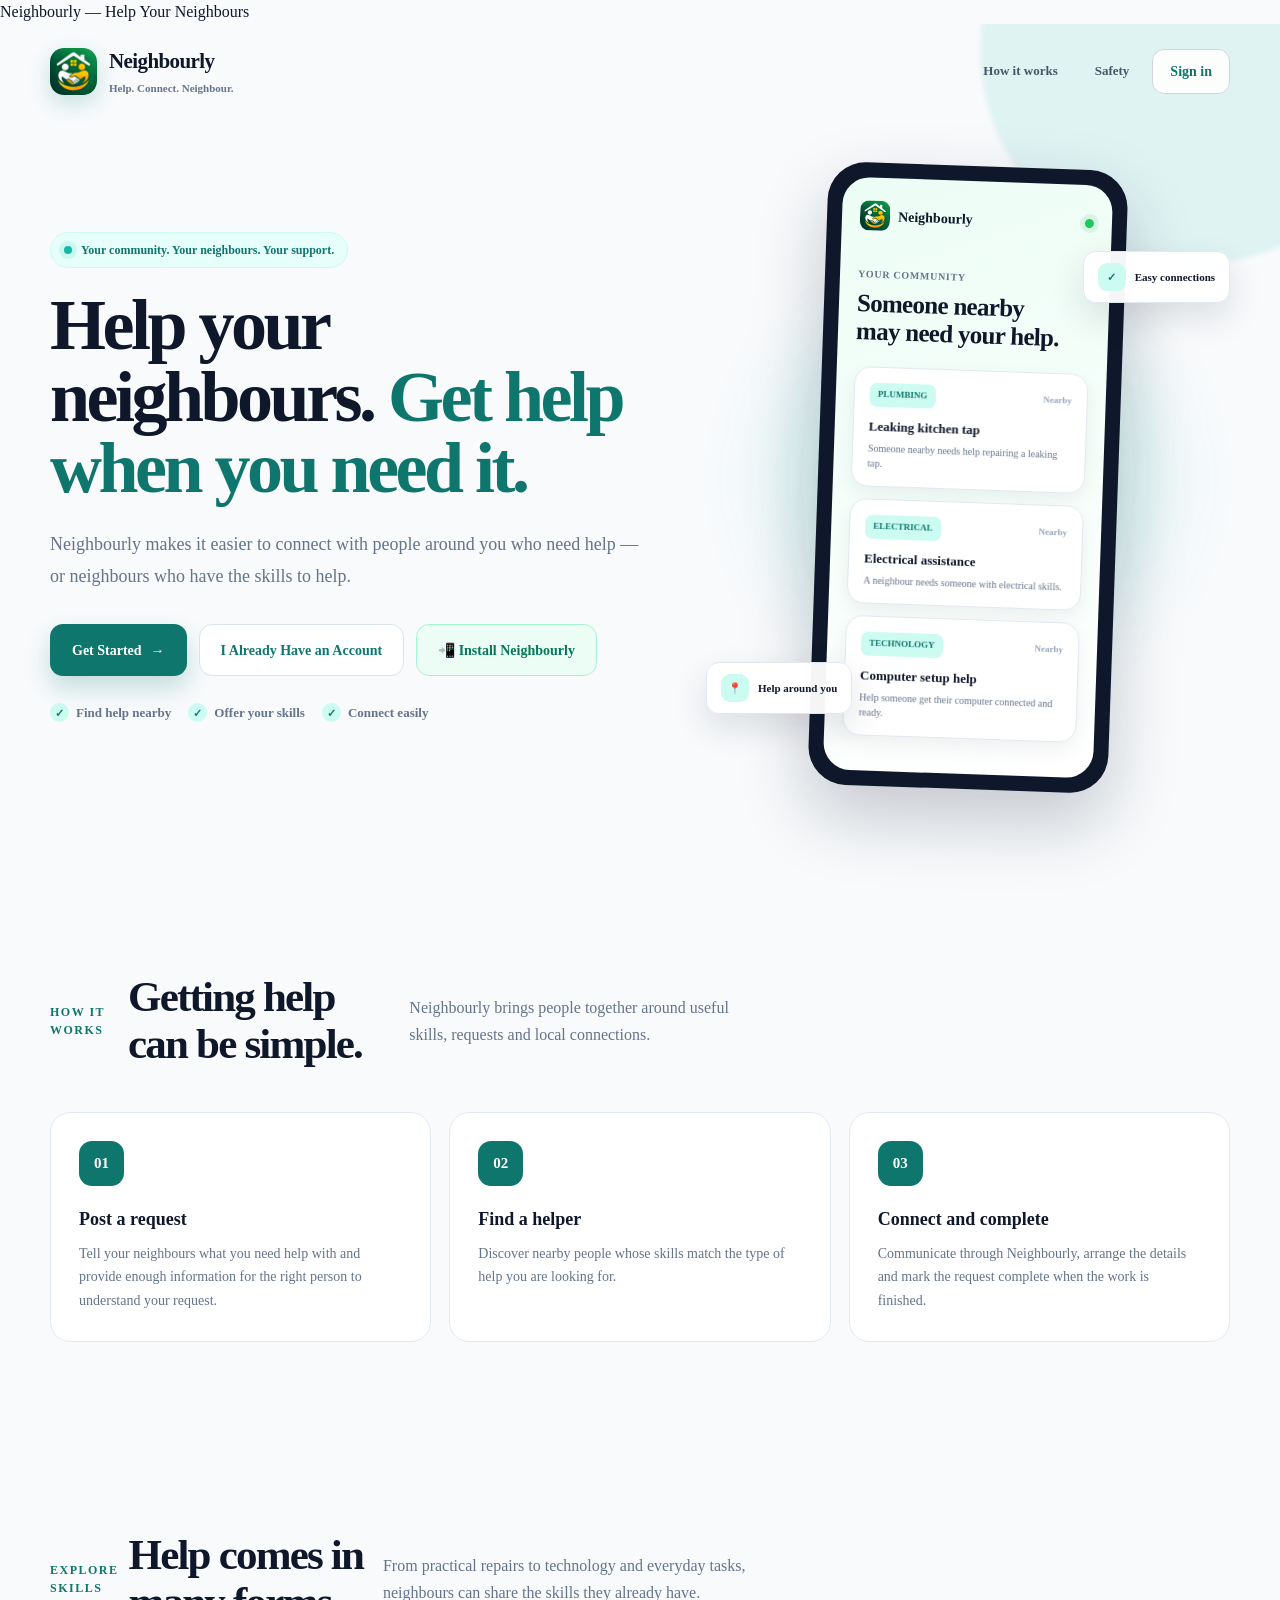
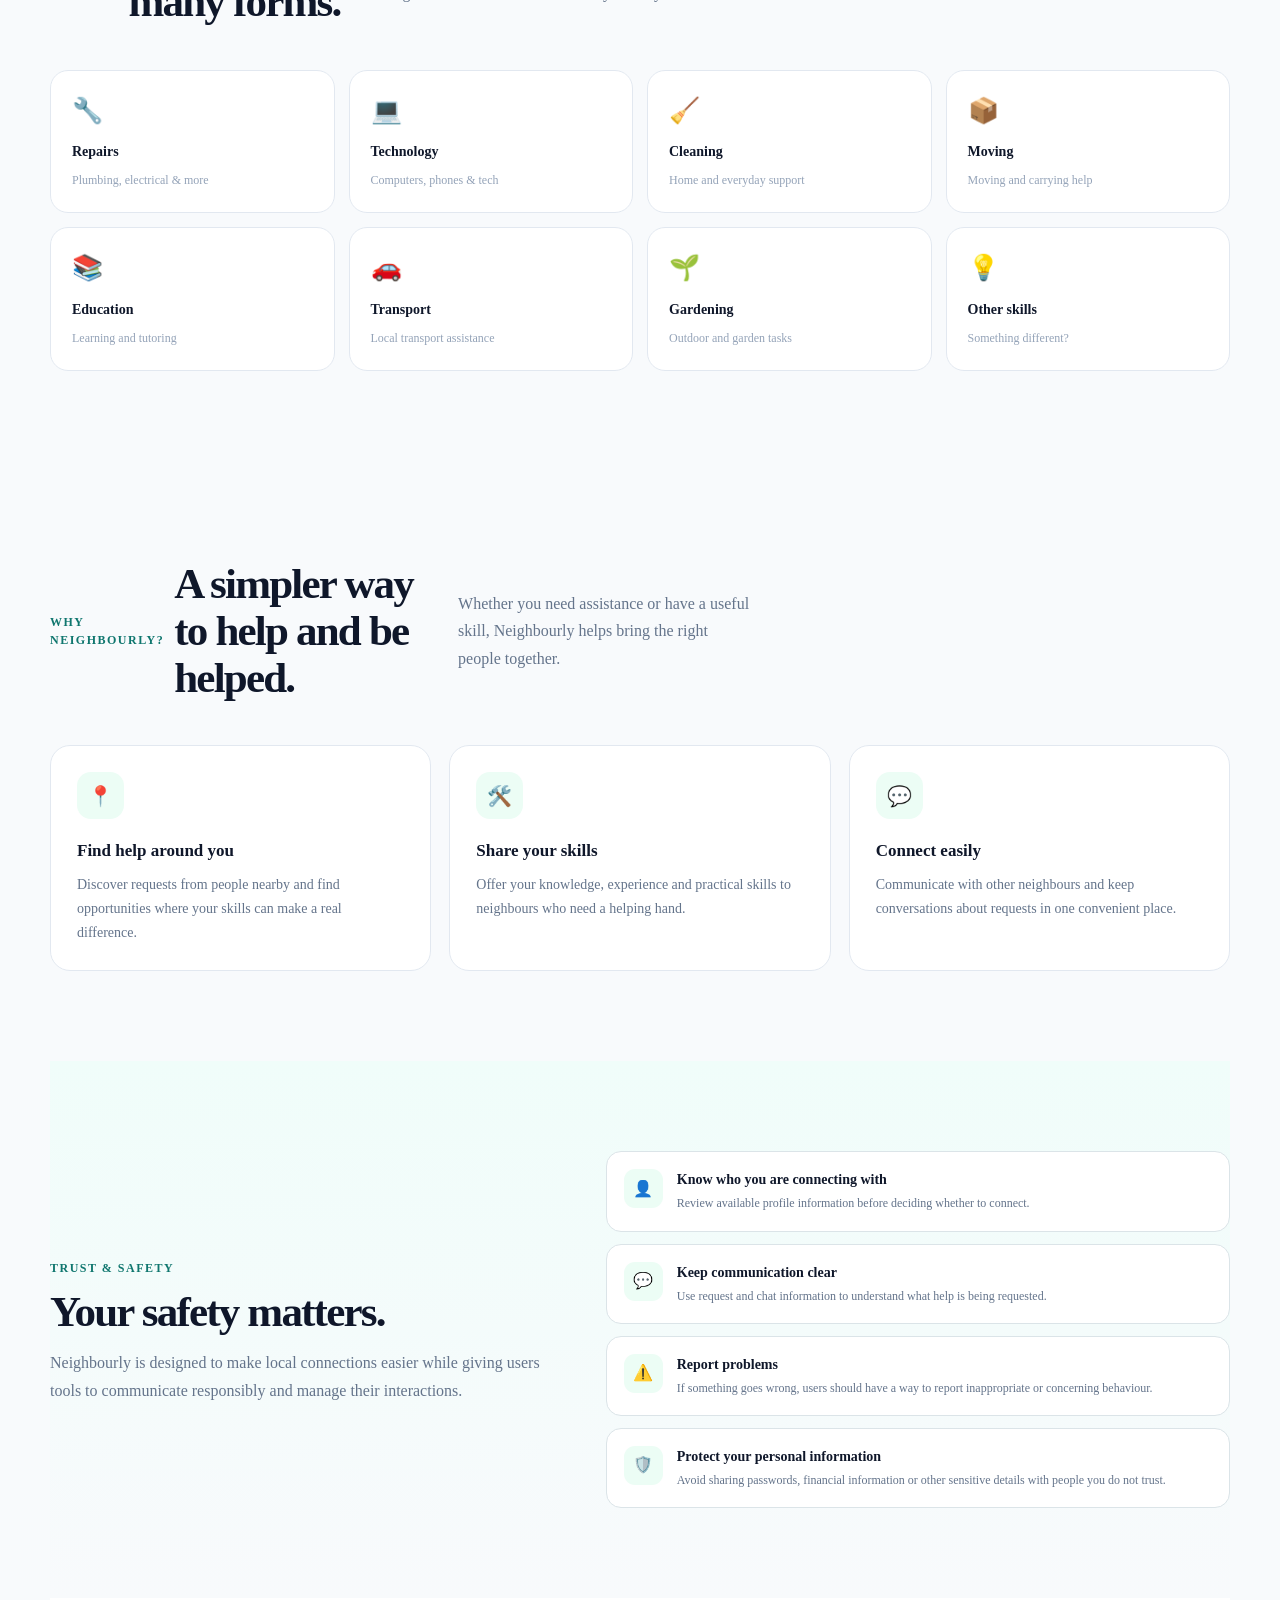
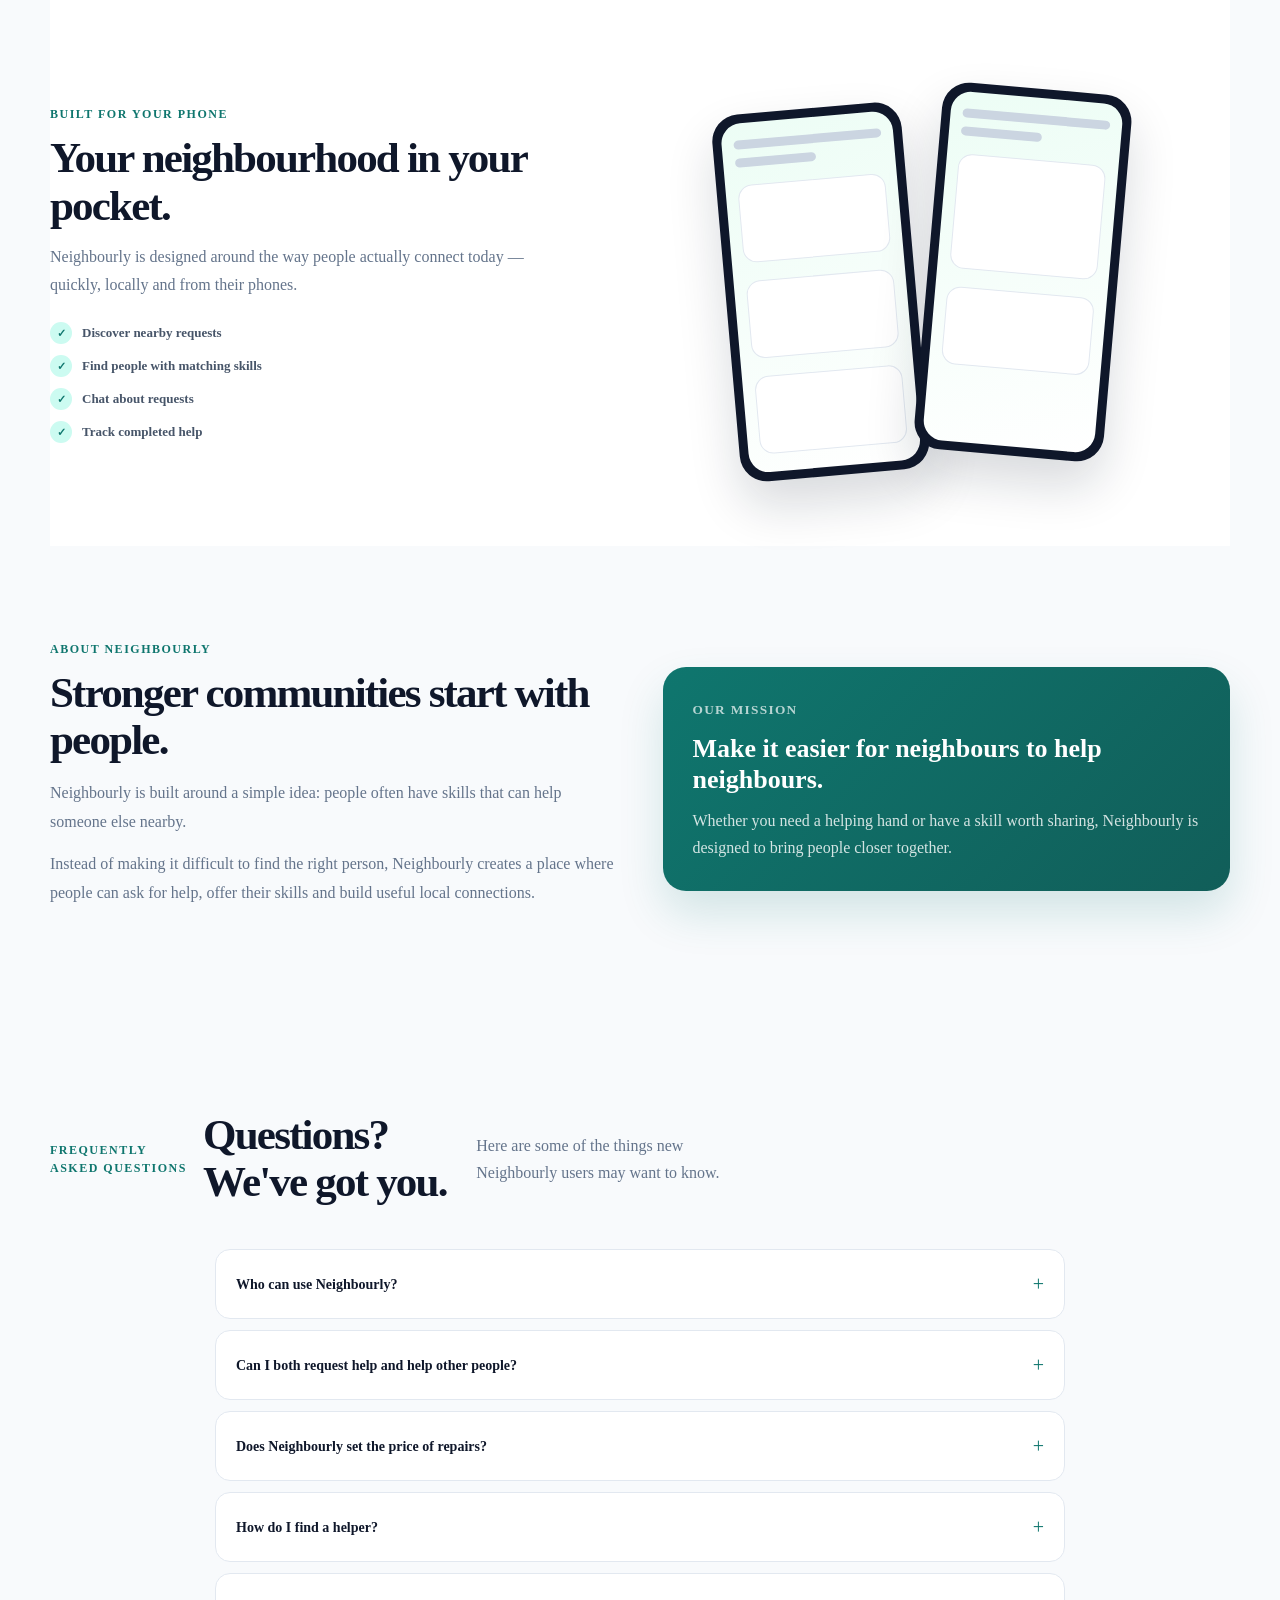
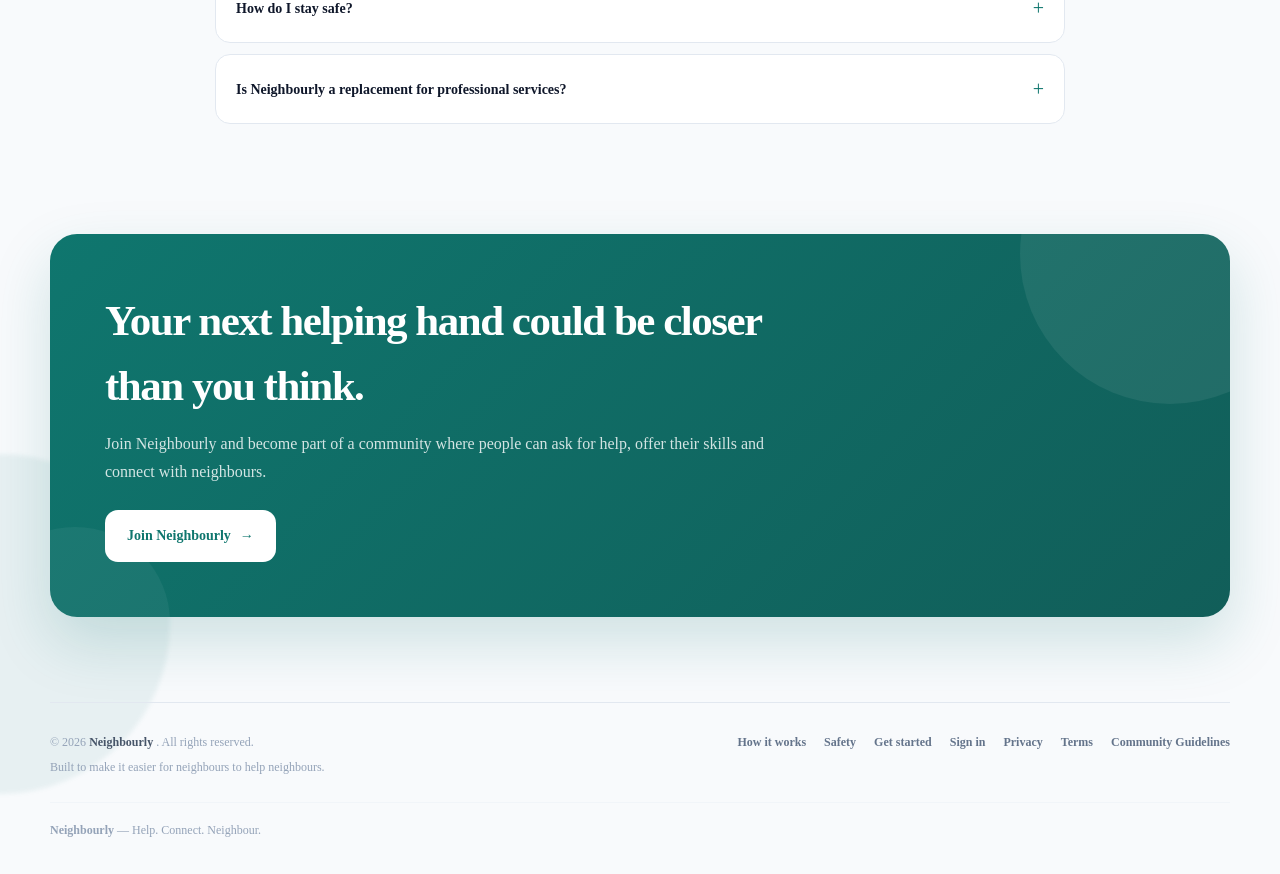
==== commit eefe0928: "Update index.html" ====
--- a/index.html
+++ b/index.html
@@ -1,28 +1,50 @@
-<!DOCTYPE html><html lang="en">
-<head>  <meta charset="UTF-8"><meta
+<!DOCTYPE html><html lang="en"><head>  <meta charset="UTF-8"><meta
 name="viewport"
 content="width=device-width, initial-scale=1.0"
 
 «»
 
-  <title>Neighbourly — Help Your Neighbours</title><meta
+<meta
 name="description"
 content="Neighbourly connects people who need help with neighbours who have the skills to help."
 
 «»
 
-  <meta name="theme-color" content="#0f766e">  <link
+<meta
+name="theme-color"
+content="#0f766e"
+
+«»
+
+<meta
+name="apple-mobile-web-app-capable"
+content="yes"
+
+«»
+
+<meta
+name="apple-mobile-web-app-status-bar-style"
+content="default"
+
+«»
+
+  <title>Neighbourly — Help Your Neighbours</title>  <link
     rel="icon"
     type="image/png"
     href="neighbourly-icon-192.png"
   >  <link
     rel="apple-touch-icon"
     href="neighbourly-icon-192.png"
-  >  <link rel="manifest" href="/help-neighbour/manifest.json">
-  >  <link rel="stylesheet" href="style.css">  <style>
+  >  <link
+    rel="manifest"
+    href="/help-neighbour/manifest.json"
+  >  <link
+    rel="stylesheet"
+    href="style.css"
+  >  <style>
 
     /* =====================================================
-       NEIGHBOURLY — FINAL WELCOME PAGE
+       NEIGHBOURLY — COMPLETE WELCOME PAGE
        ===================================================== */
 
     * {
@@ -43,18 +65,27 @@
         Arial,
         Helvetica,
         sans-serif;
+
       background: #f8fafc;
       color: #0f172a;
       overflow-x: hidden;
     }
 
+    body,
+    button,
+    input,
+    textarea,
+    select {
+      font-family: inherit;
+    }
+
     a,
     button {
       -webkit-tap-highlight-color: transparent;
     }
 
-    button {
-      font-family: inherit;
+    a {
+      color: inherit;
     }
 
     .page {
@@ -77,21 +108,33 @@
     .orb-one {
       width: 430px;
       height: 430px;
-      background: rgba(20, 184, 166, 0.10);
+
+      background:
+        rgba(20, 184, 166, 0.10);
+
       top: -190px;
       right: -130px;
+
       filter: blur(2px);
-      animation: floatOrb 9s ease-in-out infinite;
+
+      animation:
+        floatOrb 9s ease-in-out infinite;
     }
 
     .orb-two {
       width: 340px;
       height: 340px;
-      background: rgba(15, 118, 110, 0.07);
+
+      background:
+        rgba(15, 118, 110, 0.07);
+
       bottom: 80px;
       left: -170px;
+
       filter: blur(2px);
-      animation: floatOrb 11s ease-in-out infinite reverse;
+
+      animation:
+        floatOrb 11s ease-in-out infinite reverse;
     }
 
     @keyframes floatOrb {
@@ -114,20 +157,26 @@
     .topbar {
       position: relative;
       z-index: 10;
-      width: min(1180px, calc(100% - 40px));
+
+      width:
+        min(1180px, calc(100% - 40px));
+
       margin: 0 auto;
       padding: 22px 0;
 
       display: flex;
       align-items: center;
       justify-content: space-between;
+
       gap: 20px;
     }
 
     .brand {
       display: flex;
       align-items: center;
+
       gap: 12px;
+
       text-decoration: none;
       color: #0f172a;
     }
@@ -135,7 +184,9 @@
     .brand-logo {
       width: 47px;
       height: 47px;
+
       border-radius: 14px;
+
       object-fit: cover;
 
       box-shadow:
@@ -146,25 +197,66 @@
     }
 
     .brand:hover .brand-logo {
-      transform: rotate(-4deg) scale(1.05);
+      transform:
+        rotate(-4deg)
+        scale(1.05);
     }
 
     .brand-name {
       font-size: 21px;
       font-weight: 850;
+
       letter-spacing: -0.6px;
     }
 
     .brand-tag {
       display: block;
+
       margin-top: 2px;
+
       color: #64748b;
+
       font-size: 11px;
       font-weight: 600;
     }
 
+    .nav-right {
+      display: flex;
+      align-items: center;
+      gap: 9px;
+    }
+
+    .nav-link {
+      display: inline-flex;
+      align-items: center;
+      justify-content: center;
+
+      min-height: 42px;
+
+      padding: 9px 14px;
+
+      border-radius: 11px;
+
+      text-decoration: none;
+
+      color: #475569;
+
+      font-size: 13px;
+      font-weight: 750;
+
+      transition:
+        color 0.2s ease,
+        background 0.2s ease;
+    }
+
+    .nav-link:hover {
+      color: #0f766e;
+      background: #ecfdf5;
+    }
+
     .nav-login {
       text-decoration: none;
+
       color: #0f766e;
 
       font-size: 14px;
@@ -173,9 +265,11 @@
       padding: 11px 17px;
 
       border: 1px solid #d1d5db;
+
       border-radius: 12px;
 
-      background: rgba(255, 255, 255, 0.88);
+      background:
+        rgba(255, 255, 255, 0.88);
 
       transition:
         transform 0.25s ease,
@@ -186,9 +280,14 @@
 
     .nav-login:hover {
       color: #ffffff;
+
       background: #0f766e;
+
       border-color: #0f766e;
-      transform: translateY(-2px);
+
+      transform:
+        translateY(-2px);
+
       box-shadow:
         0 8px 20px rgba(15, 118, 110, 0.18);
     }
@@ -201,20 +300,27 @@
       position: relative;
       z-index: 1;
 
-      width: min(1180px, calc(100% - 40px));
+      width:
+        min(1180px, calc(100% - 40px));
+
       margin: 0 auto;
 
-      padding: 48px 0 75px;
+      padding:
+        48px 0 85px;
 
       display: grid;
-      grid-template-columns: 1.06fr 0.94fr;
+
+      grid-template-columns:
+        1.06fr 0.94fr;
 
       align-items: center;
+
       gap: 65px;
     }
 
     .hero-content {
-      animation: heroReveal 0.8s ease both;
+      animation:
+        heroReveal 0.8s ease both;
     }
 
     @keyframes heroReveal {
@@ -234,14 +340,18 @@
     .eyebrow {
       display: inline-flex;
       align-items: center;
+
       gap: 9px;
 
-      padding: 8px 13px;
+      padding:
+        8px 13px;
 
       border-radius: 999px;
 
       background: #e6fffb;
-      border: 1px solid #ccfbf1;
+
+      border:
+        1px solid #ccfbf1;
 
       color: #0f766e;
 
@@ -260,9 +370,11 @@
       background: #14b8a6;
 
       box-shadow:
-        0 0 0 5px rgba(20, 184, 166, 0.12);
-
-      animation: pulseDot 2s infinite;
+        0 0 0 5px
+        rgba(20, 184, 166, 0.12);
+
+      animation:
+        pulseDot 2s infinite;
     }
 
     @keyframes pulseDot {
@@ -283,7 +395,8 @@
 
       max-width: 720px;
 
-      font-size: clamp(43px, 6vw, 72px);
+      font-size:
+        clamp(43px, 6vw, 72px);
 
       line-height: 0.99;
 
@@ -326,7 +439,8 @@
     .btn {
       min-height: 52px;
 
-      padding: 14px 21px;
+      padding:
+        14px 21px;
 
       border-radius: 13px;
 
@@ -335,11 +449,13 @@
 
       text-decoration: none;
 
-      border: 1px solid transparent;
+      border:
+        1px solid transparent;
 
       cursor: pointer;
 
       display: inline-flex;
+
       align-items: center;
       justify-content: center;
 
@@ -357,16 +473,19 @@
       color: #ffffff;
 
       box-shadow:
-        0 12px 25px rgba(15, 118, 110, 0.22);
+        0 12px 25px
+        rgba(15, 118, 110, 0.22);
     }
 
     .btn-primary:hover {
       background: #115e59;
 
-      transform: translateY(-3px);
+      transform:
+        translateY(-3px);
 
       box-shadow:
-        0 17px 32px rgba(15, 118, 110, 0.28);
+        0 17px 32px
+        rgba(15, 118, 110, 0.28);
     }
 
     .btn-secondary {
@@ -379,10 +498,12 @@
     .btn-secondary:hover {
       border-color: #0f766e;
 
-      transform: translateY(-3px);
+      transform:
+        translateY(-3px);
 
       box-shadow:
-        0 12px 25px rgba(15, 23, 42, 0.08);
+        0 12px 25px
+        rgba(15, 23, 42, 0.08);
     }
 
     .install-button {
@@ -395,10 +516,12 @@
     .install-button:hover {
       background: #d1fae5;
 
-      transform: translateY(-3px);
+      transform:
+        translateY(-3px);
 
       box-shadow:
-        0 12px 25px rgba(5, 150, 105, 0.12);
+        0 12px 25px
+        rgba(5, 150, 105, 0.12);
     }
 
     /* =====================================================
@@ -422,6 +545,7 @@
     .trust-item {
       display: flex;
       align-items: center;
+
       gap: 7px;
     }
 
@@ -430,12 +554,14 @@
       height: 19px;
 
       display: inline-flex;
+
       align-items: center;
       justify-content: center;
 
       border-radius: 50%;
 
       background: #ccfbf1;
+
       color: #0f766e;
 
       font-size: 11px;
@@ -452,22 +578,28 @@
       min-height: 520px;
 
       display: flex;
+
       align-items: center;
       justify-content: center;
 
-      animation: visualReveal 0.9s 0.15s ease both;
+      animation:
+        visualReveal 0.9s 0.15s ease both;
     }
 
     @keyframes visualReveal {
 
       from {
         opacity: 0;
-        transform: translateX(25px) scale(0.97);
+        transform:
+          translateX(25px)
+          scale(0.97);
       }
 
       to {
         opacity: 1;
-        transform: translateX(0) scale(1);
+        transform:
+          translateX(0)
+          scale(1);
       }
 
     }
@@ -480,13 +612,15 @@
 
       border-radius: 50%;
 
-      background: rgba(20, 184, 166, 0.13);
+      background:
+        rgba(20, 184, 166, 0.13);
 
       filter: blur(35px);
     }
 
     .phone-card {
       position: relative;
+
       z-index: 2;
 
       width: 300px;
@@ -498,10 +632,13 @@
       background: #0f172a;
 
       box-shadow:
-        0 30px 70px rgba(15, 23, 42, 0.22),
-        0 0 0 1px rgba(255,255,255,0.06);
-
-      transform: rotate(2deg);
+        0 30px 70px
+        rgba(15, 23, 42, 0.22),
+        0 0 0 1px
+        rgba(255,255,255,0.06);
+
+      transform:
+        rotate(2deg);
 
       transition:
         transform 0.5s ease;
@@ -527,11 +664,13 @@
           #ffffff
         );
 
-      padding: 23px 18px;
+      padding:
+        23px 18px;
     }
 
     .phone-top {
       display: flex;
+
       align-items: center;
       justify-content: space-between;
 
@@ -540,11 +679,13 @@
 
     .mini-brand {
       display: flex;
+
       align-items: center;
 
       gap: 8px;
 
       font-weight: 800;
+
       font-size: 14px;
     }
 
@@ -564,7 +705,8 @@
       background: #22c55e;
 
       box-shadow:
-        0 0 0 5px rgba(34,197,94,0.12);
+        0 0 0 5px
+        rgba(34,197,94,0.12);
     }
 
     .phone-heading {
@@ -578,11 +720,13 @@
       font-weight: 800;
 
       text-transform: uppercase;
+
       letter-spacing: 0.7px;
     }
 
     .phone-heading h3 {
-      margin: 5px 0 0;
+      margin:
+        5px 0 0;
 
       font-size: 25px;
 
@@ -594,7 +738,8 @@
     .request-card {
       background: #ffffff;
 
-      border: 1px solid #e2e8f0;
+      border:
+        1px solid #e2e8f0;
 
       border-radius: 17px;
 
@@ -603,18 +748,21 @@
       margin-bottom: 12px;
 
       box-shadow:
-        0 8px 20px rgba(15, 23, 42, 0.06);
+        0 8px 20px
+        rgba(15, 23, 42, 0.06);
 
       transition:
         transform 0.25s ease;
     }
 
     .request-card:hover {
-      transform: translateY(-3px);
+      transform:
+        translateY(-3px);
     }
 
     .request-top {
       display: flex;
+
       justify-content: space-between;
       align-items: center;
 
@@ -624,11 +772,13 @@
     }
 
     .request-tag {
-      padding: 5px 8px;
+      padding:
+        5px 8px;
 
       border-radius: 7px;
 
       background: #ccfbf1;
+
       color: #0f766e;
 
       font-size: 9px;
@@ -670,20 +820,25 @@
       z-index: 4;
 
       display: flex;
+
       align-items: center;
 
       gap: 9px;
 
-      padding: 11px 14px;
-
-      background: rgba(255,255,255,0.96);
-
-      border: 1px solid #e2e8f0;
+      padding:
+        11px 14px;
+
+      background:
+        rgba(255,255,255,0.96);
+
+      border:
+        1px solid #e2e8f0;
 
       border-radius: 13px;
 
       box-shadow:
-        0 14px 35px rgba(15, 23, 42, 0.12);
+        0 14px 35px
+        rgba(15, 23, 42, 0.12);
 
       font-size: 11px;
       font-weight: 800;
@@ -699,10 +854,12 @@
       border-radius: 9px;
 
       display: flex;
+
       align-items: center;
       justify-content: center;
 
       background: #ccfbf1;
+
       color: #0f766e;
     }
 
@@ -732,24 +889,26 @@
     }
 
     /* =====================================================
-       FEATURES
+       GENERAL SECTION
        ===================================================== */
 
-    .features-section {
+    .section {
       position: relative;
       z-index: 2;
 
-      width: min(1180px, calc(100% - 40px));
+      width:
+        min(1180px, calc(100% - 40px));
 
       margin: 0 auto;
 
-      padding: 25px 0 85px;
+      padding:
+        90px 0;
     }
 
     .section-heading {
-      max-width: 650px;
-
-      margin-bottom: 30px;
+      max-width: 700px;
+
+      margin-bottom: 34px;
     }
 
     .section-label {
@@ -764,9 +923,11 @@
     }
 
     .section-heading h2 {
-      margin: 9px 0 10px;
-
-      font-size: clamp(30px, 4vw, 43px);
+      margin:
+        9px 0 10px;
+
+      font-size:
+        clamp(30px, 4vw, 43px);
 
       line-height: 1.1;
 
@@ -783,7 +944,11 @@
       font-size: 16px;
     }
 
-    .feature-grid {
+    /* =====================================================
+       HOW IT WORKS
+       ===================================================== */
+
+    .steps-grid {
       display: grid;
 
       grid-template-columns:
@@ -792,14 +957,17 @@
       gap: 18px;
     }
 
-    .feature-card {
+    .step-card {
+      position: relative;
+
       background: #ffffff;
 
-      border: 1px solid #e2e8f0;
+      border:
+        1px solid #e2e8f0;
 
       border-radius: 20px;
 
-      padding: 26px;
+      padding: 28px;
 
       transition:
         transform 0.3s ease,
@@ -807,13 +975,168 @@
         border-color 0.3s ease;
     }
 
+    .step-card:hover {
+      transform:
+        translateY(-6px);
+
+      border-color: #99f6e4;
+
+      box-shadow:
+        0 18px 40px
+        rgba(15, 23, 42, 0.08);
+    }
+
+    .step-number {
+      width: 45px;
+      height: 45px;
+
+      display: flex;
+
+      align-items: center;
+      justify-content: center;
+
+      border-radius: 13px;
+
+      background: #0f766e;
+
+      color: #ffffff;
+
+      font-size: 15px;
+      font-weight: 900;
+
+      margin-bottom: 20px;
+    }
+
+    .step-card h3 {
+      margin:
+        0 0 9px;
+
+      font-size: 18px;
+    }
+
+    .step-card p {
+      margin: 0;
+
+      color: #64748b;
+
+      font-size: 14px;
+
+      line-height: 1.7;
+    }
+
+    /* =====================================================
+       CATEGORIES
+       ===================================================== */
+
+    .category-grid {
+      display: grid;
+
+      grid-template-columns:
+        repeat(4, 1fr);
+
+      gap: 14px;
+    }
+
+    .category-card {
+      background: #ffffff;
+
+      border:
+        1px solid #e2e8f0;
+
+      border-radius: 18px;
+
+      padding: 21px;
+
+      text-decoration: none;
+
+      transition:
+        transform 0.25s ease,
+        border-color 0.25s ease,
+        box-shadow 0.25s ease;
+    }
+
+    .category-card:hover {
+      transform:
+        translateY(-5px);
+
+      border-color: #99f6e4;
+
+      box-shadow:
+        0 15px 30px
+        rgba(15, 23, 42, 0.07);
+    }
+
+    .category-icon {
+      font-size: 25px;
+
+      margin-bottom: 12px;
+    }
+
+    .category-card strong {
+      display: block;
+
+      font-size: 14px;
+
+      margin-bottom: 5px;
+    }
+
+    .category-card span {
+      color: #94a3b8;
+
+      font-size: 12px;
+    }
+
+    /* =====================================================
+       FEATURES
+       ===================================================== */
+
+    .features-section {
+      position: relative;
+      z-index: 2;
+
+      width:
+        min(1180px, calc(100% - 40px));
+
+      margin: 0 auto;
+
+      padding:
+        90px 0;
+    }
+
+    .feature-grid {
+      display: grid;
+
+      grid-template-columns:
+        repeat(3, 1fr);
+
+      gap: 18px;
+    }
+
+    .feature-card {
+      background: #ffffff;
+
+      border:
+        1px solid #e2e8f0;
+
+      border-radius: 20px;
+
+      padding: 26px;
+
+      transition:
+        transform 0.3s ease,
+        box-shadow 0.3s ease,
+        border-color 0.3s ease;
+    }
+
     .feature-card:hover {
-      transform: translateY(-7px);
+      transform:
+        translateY(-7px);
 
       border-color: #99f6e4;
 
       box-shadow:
-        0 18px 40px rgba(15, 23, 42, 0.08);
+        0 18px 40px
+        rgba(15, 23, 42, 0.08);
     }
 
     .feature-card-icon {
@@ -821,12 +1144,14 @@
       height: 47px;
 
       display: flex;
+
       align-items: center;
       justify-content: center;
 
       border-radius: 14px;
 
       background: #ecfdf5;
+
       color: #0f766e;
 
       font-size: 20px;
@@ -835,7 +1160,8 @@
     }
 
     .feature-card h3 {
-      margin: 0 0 9px;
+      margin:
+        0 0 9px;
 
       font-size: 17px;
     }
@@ -851,25 +1177,310 @@
     }
 
     /* =====================================================
-       CTA
+       TRUST & SAFETY
        ===================================================== */
 
-    .cta-section {
-      width: min(1180px, calc(100% - 40px));
-
-      margin: 0 auto;
-
-      padding: 0 0 70px;
-    }
-
-    .cta-box {
-      position: relative;
-
-      overflow: hidden;
+    .safety-section {
+      background:
+        linear-gradient(
+          180deg,
+          #f0fdfa,
+          #f8fafc
+        );
+    }
+
+    .safety-box {
+      display: grid;
+
+      grid-template-columns:
+        0.9fr 1.1fr;
+
+      gap: 45px;
+
+      align-items: center;
+    }
+
+    .safety-intro {
+      padding: 10px 0;
+    }
+
+    .safety-intro h2 {
+      margin:
+        9px 0 14px;
+
+      font-size:
+        clamp(30px, 4vw, 43px);
+
+      line-height: 1.1;
+
+      letter-spacing: -1.8px;
+    }
+
+    .safety-intro p {
+      margin: 0;
+
+      color: #64748b;
+
+      line-height: 1.75;
+    }
+
+    .safety-list {
+      display: grid;
+
+      gap: 12px;
+    }
+
+    .safety-item {
+      display: flex;
+
+      gap: 14px;
+
+      padding: 17px;
+
+      background: #ffffff;
+
+      border:
+        1px solid #dbe4e8;
+
+      border-radius: 15px;
+    }
+
+    .safety-icon {
+      flex: 0 0 auto;
+
+      width: 39px;
+      height: 39px;
+
+      display: flex;
+
+      align-items: center;
+      justify-content: center;
+
+      border-radius: 11px;
+
+      background: #ecfdf5;
+
+      color: #0f766e;
+
+      font-weight: 900;
+    }
+
+    .safety-item strong {
+      display: block;
+
+      margin-bottom: 4px;
+
+      font-size: 14px;
+    }
+
+    .safety-item p {
+      margin: 0;
+
+      color: #64748b;
+
+      font-size: 12px;
+
+      line-height: 1.6;
+    }
+
+    /* =====================================================
+       APP PREVIEW
+       ===================================================== */
+
+    .preview-section {
+      background: #ffffff;
+    }
+
+    .preview-wrap {
+      display: grid;
+
+      grid-template-columns:
+        0.9fr 1.1fr;
+
+      gap: 55px;
+
+      align-items: center;
+    }
+
+    .preview-text h2 {
+      margin:
+        9px 0 14px;
+
+      font-size:
+        clamp(30px, 4vw, 43px);
+
+      line-height: 1.1;
+
+      letter-spacing: -1.8px;
+    }
+
+    .preview-text p {
+      margin:
+        0 0 23px;
+
+      color: #64748b;
+
+      line-height: 1.75;
+    }
+
+    .preview-points {
+      display: grid;
+
+      gap: 11px;
+    }
+
+    .preview-point {
+      display: flex;
+
+      align-items: center;
+
+      gap: 10px;
+
+      color: #475569;
+
+      font-size: 13px;
+      font-weight: 700;
+    }
+
+    .preview-point span {
+      width: 22px;
+      height: 22px;
+
+      display: flex;
+
+      align-items: center;
+      justify-content: center;
+
+      border-radius: 50%;
+
+      background: #ccfbf1;
+
+      color: #0f766e;
+
+      font-size: 11px;
+    }
+
+    .screens-preview {
+      display: flex;
+
+      justify-content: center;
+
+      align-items: flex-end;
+
+      gap: 14px;
+    }
+
+    .small-phone {
+      width: 190px;
+
+      padding: 9px;
 
       border-radius: 27px;
 
-      padding: 55px;
+      background: #0f172a;
+
+      box-shadow:
+        0 25px 50px
+        rgba(15, 23, 42, 0.16);
+    }
+
+    .small-phone:first-child {
+      transform:
+        rotate(-5deg)
+        translateY(20px);
+    }
+
+    .small-phone:last-child {
+      transform:
+        rotate(5deg);
+    }
+
+    .small-screen {
+      min-height: 350px;
+
+      padding: 17px 12px;
+
+      border-radius: 20px;
+
+      background:
+        linear-gradient(
+          160deg,
+          #ecfdf5,
+          #ffffff
+        );
+    }
+
+    .screen-line {
+      height: 9px;
+
+      border-radius: 20px;
+
+      background: #cbd5e1;
+
+      margin-bottom: 9px;
+    }
+
+    .screen-line.short {
+      width: 55%;
+    }
+
+    .screen-block {
+      height: 78px;
+
+      margin-top: 18px;
+
+      border-radius: 14px;
+
+      background: #ffffff;
+
+      border:
+        1px solid #e2e8f0;
+    }
+
+    .screen-block.large {
+      height: 115px;
+    }
+
+    /* =====================================================
+       ABOUT
+       ===================================================== */
+
+    .about-box {
+      display: grid;
+
+      grid-template-columns:
+        1fr 1fr;
+
+      gap: 45px;
+
+      align-items: center;
+    }
+
+    .about-box h2 {
+      margin:
+        9px 0 15px;
+
+      font-size:
+        clamp(30px, 4vw, 43px);
+
+      line-height: 1.1;
+
+      letter-spacing: -1.8px;
+    }
+
+    .about-box p {
+      color: #64748b;
+
+      line-height: 1.8;
+
+      margin:
+        0 0 14px;
+    }
+
+    .mission-card {
+      padding: 30px;
+
+      border-radius: 23px;
 
       background:
         linear-gradient(
@@ -881,7 +1492,148 @@
       color: #ffffff;
 
       box-shadow:
-        0 25px 60px rgba(15, 118, 110, 0.18);
+        0 22px 45px
+        rgba(15, 118, 110, 0.16);
+    }
+
+    .mission-card small {
+      text-transform: uppercase;
+
+      letter-spacing: 1.3px;
+
+      font-weight: 850;
+
+      color:
+        rgba(255,255,255,0.7);
+    }
+
+    .mission-card h3 {
+      margin:
+        12px 0;
+
+      font-size: 26px;
+
+      line-height: 1.2;
+    }
+
+    .mission-card p {
+      color:
+        rgba(255,255,255,0.82);
+
+      margin: 0;
+
+      line-height: 1.7;
+    }
+
+    /* =====================================================
+       FAQ
+       ===================================================== */
+
+    .faq-list {
+      max-width: 850px;
+
+      margin: 0 auto;
+
+      display: grid;
+
+      gap: 11px;
+    }
+
+    .faq-item {
+      background: #ffffff;
+
+      border:
+        1px solid #e2e8f0;
+
+      border-radius: 15px;
+
+      overflow: hidden;
+    }
+
+    .faq-item summary {
+      cursor: pointer;
+
+      list-style: none;
+
+      padding:
+        19px 20px;
+
+      font-size: 14px;
+
+      font-weight: 800;
+
+      display: flex;
+
+      align-items: center;
+      justify-content: space-between;
+
+      gap: 15px;
+    }
+
+    .faq-item summary::-webkit-details-marker {
+      display: none;
+    }
+
+    .faq-item summary::after {
+      content: "+";
+
+      color: #0f766e;
+
+      font-size: 20px;
+
+      font-weight: 500;
+    }
+
+    .faq-item[open] summary::after {
+      content: "−";
+    }
+
+    .faq-answer {
+      padding:
+        0 20px 20px;
+
+      color: #64748b;
+
+      font-size: 13px;
+
+      line-height: 1.7;
+    }
+
+    /* =====================================================
+       CTA
+       ===================================================== */
+
+    .cta-section {
+      width:
+        min(1180px, calc(100% - 40px));
+
+      margin: 0 auto;
+
+      padding:
+        20px 0 85px;
+    }
+
+    .cta-box {
+      position: relative;
+
+      overflow: hidden;
+
+      border-radius: 27px;
+
+      padding: 55px;
+
+      background:
+        linear-gradient(
+          135deg,
+          #0f766e,
+          #115e59
+        );
+
+      color: #ffffff;
+
+      box-shadow:
+        0 25px 60px
+        rgba(15, 118, 110, 0.18);
     }
 
     .cta-box::before {
@@ -927,15 +1679,18 @@
     }
 
     .cta-content h2 {
-      margin: 0 0 12px;
-
-      font-size: clamp(30px, 4vw, 43px);
+      margin:
+        0 0 12px;
+
+      font-size:
+        clamp(30px, 4vw, 43px);
 
       letter-spacing: -1.5px;
     }
 
     .cta-content p {
-      margin: 0 0 25px;
+      margin:
+        0 0 25px;
 
       color:
         rgba(255,255,255,0.82);
@@ -952,10 +1707,12 @@
     .cta-button:hover {
       background: #f0fdfa;
 
-      transform: translateY(-3px);
+      transform:
+        translateY(-3px);
 
       box-shadow:
-        0 15px 30px rgba(0,0,0,0.14);
+        0 15px 30px
+        rgba(0,0,0,0.14);
     }
 
     /* =====================================================
@@ -963,18 +1720,23 @@
        ===================================================== */
 
     footer {
-      width: min(1180px, calc(100% - 40px));
+      position: relative;
+      z-index: 2;
+
+      width:
+        min(1180px, calc(100% - 40px));
 
       margin: 0 auto;
 
-      padding: 25px 0 35px;
-
-      display: flex;
-
-      justify-content: space-between;
-      align-items: center;
-
-      gap: 20px;
+      padding:
+        30px 0 35px;
+
+      display: grid;
+
+      grid-template-columns:
+        1fr auto;
+
+      gap: 25px;
 
       color: #94a3b8;
 
@@ -984,8 +1746,75 @@
         1px solid #e2e8f0;
     }
 
-    footer strong {
+    .footer-brand strong {
       color: #475569;
+    }
+
+    .footer-brand p {
+      margin:
+        7px 0 0;
+
+      line-height: 1.6;
+    }
+
+    .footer-links {
+      display: flex;
+
+      flex-wrap: wrap;
+
+      justify-content: flex-end;
+
+      gap:
+        8px 18px;
+    }
+
+    .footer-links a {
+      color: #64748b;
+
+      text-decoration: none;
+
+      font-weight: 650;
+    }
+
+    .footer-links a:hover {
+      color: #0f766e;
+
+      text-decoration: underline;
+    }
+
+    .footer-bottom {
+      grid-column: 1 / -1;
+
+      padding-top: 18px;
+
+      border-top:
+        1px solid #f1f5f9;
+    }
+
+    /* =====================================================
+       MOBILE INSTALL NOTICE
+       ===================================================== */
+
+    .install-note {
+      display: none;
+
+      margin-top: 12px;
+
+      padding:
+        10px 13px;
+
+      border-radius: 10px;
+
+      background: #fffbeb;
+
+      border:
+        1px solid #fde68a;
+
+      color: #92400e;
+
+      font-size: 11px;
+
+      line-height: 1.5;
     }
 
     /* =====================================================
@@ -1020,9 +1849,21 @@
         min-height: 480px;
       }
 
-      .feature-grid {
+      .feature-grid,
+      .steps-grid {
         grid-template-columns:
           1fr 1fr;
+      }
+
+      .category-grid {
+        grid-template-columns:
+          repeat(3, 1fr);
+      }
+
+      .safety-box,
+      .preview-wrap,
+      .about-box {
+        grid-template-columns: 1fr;
       }
 
     }
@@ -1037,7 +1878,8 @@
         width:
           min(100% - 28px, 1180px);
 
-        padding: 17px 0;
+        padding:
+          17px 0;
       }
 
       .brand-tag {
@@ -1053,8 +1895,13 @@
         height: 42px;
       }
 
+      .nav-link {
+        display: none;
+      }
+
       .nav-login {
-        padding: 9px 13px;
+        padding:
+          9px 13px;
 
         font-size: 12px;
       }
@@ -1111,7 +1958,8 @@
       }
 
       .floating-badge {
-        padding: 9px 11px;
+        padding:
+          9px 11px;
 
         font-size: 9px;
       }
@@ -1126,18 +1974,44 @@
         bottom: 55px;
       }
 
+      .section,
       .features-section,
       .cta-section {
         width:
           min(100% - 28px, 1180px);
       }
 
-      .feature-grid {
+      .section,
+      .features-section {
+        padding:
+          65px 0;
+      }
+
+      .feature-grid,
+      .steps-grid {
         grid-template-columns: 1fr;
       }
 
+      .category-grid {
+        grid-template-columns:
+          1fr 1fr;
+      }
+
+      .screens-preview {
+        gap: 7px;
+      }
+
+      .small-phone {
+        width: 145px;
+      }
+
+      .small-screen {
+        min-height: 280px;
+      }
+
       .cta-box {
-        padding: 35px 25px;
+        padding:
+          35px 25px;
 
         border-radius: 22px;
       }
@@ -1146,9 +2020,36 @@
         width:
           min(100% - 28px, 1180px);
 
-        flex-direction: column;
+        grid-template-columns: 1fr;
 
         text-align: center;
+      }
+
+      .footer-links {
+        justify-content: center;
+      }
+
+    }
+
+    @media (max-width: 400px) {
+
+      .category-grid {
+        grid-template-columns: 1fr;
+      }
+
+      .small-phone {
+        width: 130px;
+      }
+
+      .small-phone:first-child {
+        transform:
+          rotate(-3deg)
+          translateY(15px);
+      }
+
+      .small-phone:last-child {
+        transform:
+          rotate(3deg);
       }
 
     }
@@ -1181,9 +2082,9 @@
   <div class="background-orb orb-two"></div>  <!-- ===================================================
        NAVIGATION
        =================================================== -->  <header class="topbar"><a
-  href="login.html"
+  href="index.html"
   class="brand"
-  aria-label="Neighbourly — Sign in"
+  aria-label="Neighbourly home"
 >
 
   <img
@@ -1207,12 +2108,30 @@
 </a>
 
 
-<a
-  href="login.html"
-  class="nav-login"
->
-  Sign in
-</a>
+<div class="nav-right">
+
+  <a
+    href="#how-it-works"
+    class="nav-link"
+  >
+    How it works
+  </a>
+
+  <a
+    href="#safety"
+    class="nav-link"
+  >
+    Safety
+  </a>
+
+  <a
+    href="login.html"
+    class="nav-login"
+  >
+    Sign in
+  </a>
+
+</div>
 
   </header>  <!-- ===================================================
        MAIN
@@ -1224,7 +2143,6 @@
 
   <div class="hero-content">
 
-
     <div class="eyebrow">
 
       <span class="eyebrow-dot"></span>
@@ -1255,7 +2173,6 @@
 
 
     <div class="hero-actions">
-
 
       <a
         href="register.html"
@@ -1291,12 +2208,17 @@
 
       </button>
 
-
     </div>
 
 
+    <div
+      id="installNote"
+      class="install-note"
+      role="status"
+    ></div>
+
+
     <div class="trust-line">
-
 
       <div class="trust-item">
 
@@ -1330,15 +2252,12 @@
 
       </div>
 
-
     </div>
 
   </div>
 
 
-  <!-- =================================================
-       APP PREVIEW
-       ================================================= -->
+  <!-- APP PREVIEW -->
 
   <div
     class="hero-visual"
@@ -1372,12 +2291,9 @@
 
     <div class="phone-card">
 
-
       <div class="phone-screen">
 
-
         <div class="phone-top">
-
 
           <div class="mini-brand">
 
@@ -1390,13 +2306,11 @@
 
           </div>
 
-
           <span
             class="status-dot"
             aria-label="Online"
           ></span>
 
-
         </div>
 
 
@@ -1491,10 +2405,289 @@
 
         </div>
 
-
       </div>
 
     </div>
+
+  </div>
+
+</section>
+
+
+<!-- =================================================
+     HOW IT WORKS
+     ================================================= -->
+
+<section
+  class="section"
+  id="how-it-works"
+>
+
+  <div class="section-heading">
+
+    <span class="section-label">
+      How it works
+    </span>
+
+    <h2>
+      Getting help can be simple.
+    </h2>
+
+    <p>
+      Neighbourly brings people together around
+      useful skills, requests and local connections.
+    </p>
+
+  </div>
+
+
+  <div class="steps-grid">
+
+    <article class="step-card">
+
+      <div class="step-number">
+        01
+      </div>
+
+      <h3>
+        Post a request
+      </h3>
+
+      <p>
+        Tell your neighbours what you need help
+        with and provide enough information for
+        the right person to understand your request.
+      </p>
+
+    </article>
+
+
+    <article class="step-card">
+
+      <div class="step-number">
+        02
+      </div>
+
+      <h3>
+        Find a helper
+      </h3>
+
+      <p>
+        Discover nearby people whose skills match
+        the type of help you are looking for.
+      </p>
+
+    </article>
+
+
+    <article class="step-card">
+
+      <div class="step-number">
+        03
+      </div>
+
+      <h3>
+        Connect and complete
+      </h3>
+
+      <p>
+        Communicate through Neighbourly, arrange
+        the details and mark the request complete
+        when the work is finished.
+      </p>
+
+    </article>
+
+  </div>
+
+</section>
+
+
+<!-- =================================================
+     CATEGORIES
+     ================================================= -->
+
+<section class="section">
+
+  <div class="section-heading">
+
+    <span class="section-label">
+      Explore skills
+    </span>
+
+    <h2>
+      Help comes in many forms.
+    </h2>
+
+    <p>
+      From practical repairs to technology and
+      everyday tasks, neighbours can share the
+      skills they already have.
+    </p>
+
+  </div>
+
+
+  <div class="category-grid">
+
+    <a
+      href="register.html"
+      class="category-card"
+    >
+
+      <div class="category-icon">
+        🔧
+      </div>
+
+      <strong>
+        Repairs
+      </strong>
+
+      <span>
+        Plumbing, electrical & more
+      </span>
+
+    </a>
+
+
+    <a
+      href="register.html"
+      class="category-card"
+    >
+
+      <div class="category-icon">
+        💻
+      </div>
+
+      <strong>
+        Technology
+      </strong>
+
+      <span>
+        Computers, phones & tech
+      </span>
+
+    </a>
+
+
+    <a
+      href="register.html"
+      class="category-card"
+    >
+
+      <div class="category-icon">
+        🧹
+      </div>
+
+      <strong>
+        Cleaning
+      </strong>
+
+      <span>
+        Home and everyday support
+      </span>
+
+    </a>
+
+
+    <a
+      href="register.html"
+      class="category-card"
+    >
+
+      <div class="category-icon">
+        📦
+      </div>
+
+      <strong>
+        Moving
+      </strong>
+
+      <span>
+        Moving and carrying help
+      </span>
+
+    </a>
+
+
+    <a
+      href="register.html"
+      class="category-card"
+    >
+
+      <div class="category-icon">
+        📚
+      </div>
+
+      <strong>
+        Education
+      </strong>
+
+      <span>
+        Learning and tutoring
+      </span>
+
+    </a>
+
+
+    <a
+      href="register.html"
+      class="category-card"
+    >
+
+      <div class="category-icon">
+        🚗
+      </div>
+
+      <strong>
+        Transport
+      </strong>
+
+      <span>
+        Local transport assistance
+      </span>
+
+    </a>
+
+
+    <a
+      href="register.html"
+      class="category-card"
+    >
+
+      <div class="category-icon">
+        🌱
+      </div>
+
+      <strong>
+        Gardening
+      </strong>
+
+      <span>
+        Outdoor and garden tasks
+      </span>
+
+    </a>
+
+
+    <a
+      href="register.html"
+      class="category-card"
+    >
+
+      <div class="category-icon">
+        💡
+      </div>
+
+      <strong>
+        Other skills
+      </strong>
+
+      <span>
+        Something different?
+      </span>
+
+    </a>
 
   </div>
 
@@ -1506,7 +2699,6 @@
      ================================================= -->
 
 <section class="features-section">
-
 
   <div class="section-heading">
 
@@ -1529,7 +2721,6 @@
 
   <div class="feature-grid">
 
-
     <article class="feature-card">
 
       <div class="feature-card-icon">
@@ -1586,14 +2777,442 @@
 
     </article>
 
-
   </div>
 
 </section>
 
 
 <!-- =================================================
-     CTA
+     TRUST & SAFETY
+     ================================================= -->
+
+<section
+  class="section safety-section"
+  id="safety"
+>
+
+  <div class="safety-box">
+
+    <div class="safety-intro">
+
+      <span class="section-label">
+        Trust & safety
+      </span>
+
+      <h2>
+        Your safety matters.
+      </h2>
+
+      <p>
+        Neighbourly is designed to make local
+        connections easier while giving users tools
+        to communicate responsibly and manage their
+        interactions.
+      </p>
+
+    </div>
+
+
+    <div class="safety-list">
+
+      <div class="safety-item">
+
+        <div class="safety-icon">
+          👤
+        </div>
+
+        <div>
+
+          <strong>
+            Know who you are connecting with
+          </strong>
+
+          <p>
+            Review available profile information
+            before deciding whether to connect.
+          </p>
+
+        </div>
+
+      </div>
+
+
+      <div class="safety-item">
+
+        <div class="safety-icon">
+          💬
+        </div>
+
+        <div>
+
+          <strong>
+            Keep communication clear
+          </strong>
+
+          <p>
+            Use request and chat information to
+            understand what help is being requested.
+          </p>
+
+        </div>
+
+      </div>
+
+
+      <div class="safety-item">
+
+        <div class="safety-icon">
+          ⚠️
+        </div>
+
+        <div>
+
+          <strong>
+            Report problems
+          </strong>
+
+          <p>
+            If something goes wrong, users should
+            have a way to report inappropriate or
+            concerning behaviour.
+          </p>
+
+        </div>
+
+      </div>
+
+
+      <div class="safety-item">
+
+        <div class="safety-icon">
+            🛡️
+        </div>
+
+        <div>
+
+          <strong>
+            Protect your personal information
+          </strong>
+
+          <p>
+            Avoid sharing passwords, financial
+            information or other sensitive details
+            with people you do not trust.
+          </p>
+
+        </div>
+
+      </div>
+
+    </div>
+
+  </div>
+
+</section>
+
+
+<!-- =================================================
+     APP PREVIEW
+     ================================================= -->
+
+<section class="section preview-section">
+
+  <div class="preview-wrap">
+
+    <div class="preview-text">
+
+      <span class="section-label">
+        Built for your phone
+      </span>
+
+      <h2>
+        Your neighbourhood in your pocket.
+      </h2>
+
+      <p>
+        Neighbourly is designed around the way people
+        actually connect today — quickly, locally and
+        from their phones.
+      </p>
+
+
+      <div class="preview-points">
+
+        <div class="preview-point">
+
+          <span>✓</span>
+
+          Discover nearby requests
+
+        </div>
+
+
+        <div class="preview-point">
+
+          <span>✓</span>
+
+          Find people with matching skills
+
+        </div>
+
+
+        <div class="preview-point">
+
+          <span>✓</span>
+
+          Chat about requests
+
+        </div>
+
+
+        <div class="preview-point">
+
+          <span>✓</span>
+
+          Track completed help
+
+        </div>
+
+      </div>
+
+    </div>
+
+
+    <div class="screens-preview">
+
+      <div class="small-phone">
+
+        <div class="small-screen">
+
+          <div class="screen-line"></div>
+          <div class="screen-line short"></div>
+
+          <div class="screen-block"></div>
+          <div class="screen-block"></div>
+          <div class="screen-block"></div>
+
+        </div>
+
+      </div>
+
+
+      <div class="small-phone">
+
+        <div class="small-screen">
+
+          <div class="screen-line"></div>
+          <div class="screen-line short"></div>
+
+          <div class="screen-block large"></div>
+          <div class="screen-block"></div>
+
+        </div>
+
+      </div>
+
+    </div>
+
+  </div>
+
+</section>
+
+
+<!-- =================================================
+     ABOUT / MISSION
+     ================================================= -->
+
+<section class="section">
+
+  <div class="about-box">
+
+    <div>
+
+      <span class="section-label">
+        About Neighbourly
+      </span>
+
+      <h2>
+        Stronger communities start with people.
+      </h2>
+
+      <p>
+        Neighbourly is built around a simple idea:
+        people often have skills that can help someone
+        else nearby.
+      </p>
+
+      <p>
+        Instead of making it difficult to find the right
+        person, Neighbourly creates a place where people
+        can ask for help, offer their skills and build
+        useful local connections.
+      </p>
+
+    </div>
+
+
+    <div class="mission-card">
+
+      <small>
+        Our mission
+      </small>
+
+      <h3>
+        Make it easier for neighbours to help neighbours.
+      </h3>
+
+      <p>
+        Whether you need a helping hand or have a skill
+        worth sharing, Neighbourly is designed to bring
+        people closer together.
+      </p>
+
+    </div>
+
+  </div>
+
+</section>
+
+
+<!-- =================================================
+     FAQ
+     ================================================= -->
+
+<section class="section">
+
+  <div class="section-heading">
+
+    <span class="section-label">
+      Frequently asked questions
+    </span>
+
+    <h2>
+      Questions? We've got you.
+    </h2>
+
+    <p>
+      Here are some of the things new Neighbourly users
+      may want to know.
+    </p>
+
+  </div>
+
+
+  <div class="faq-list">
+
+    <details class="faq-item">
+
+      <summary>
+        Who can use Neighbourly?
+      </summary>
+
+      <div class="faq-answer">
+
+        Anyone who meets the platform's registration
+        requirements can create an account and use
+        Neighbourly to request help or offer useful
+        skills.
+
+      </div>
+
+    </details>
+
+
+    <details class="faq-item">
+
+      <summary>
+        Can I both request help and help other people?
+      </summary>
+
+      <div class="faq-answer">
+
+        Yes. Neighbourly is designed so users can
+        participate as people who need help, people
+        who offer help, or both.
+
+      </div>
+
+    </details>
+
+
+    <details class="faq-item">
+
+      <summary>
+        Does Neighbourly set the price of repairs?
+      </summary>
+
+      <div class="faq-answer">
+
+        No. The appropriate cost for a job can depend
+        on the actual situation, materials, location
+        and work required. Users should discuss and
+        agree on relevant details before work begins.
+
+      </div>
+
+    </details>
+
+
+    <details class="faq-item">
+
+      <summary>
+        How do I find a helper?
+      </summary>
+
+      <div class="faq-answer">
+
+        Create a request describing what you need.
+        Neighbourly can then help surface relevant
+        nearby people based on the information
+        available on the platform.
+
+      </div>
+
+    </details>
+
+
+    <details class="faq-item">
+
+      <summary>
+        How do I stay safe?
+      </summary>
+
+      <div class="faq-answer">
+
+        Review the information available about another
+        user, communicate clearly about the request,
+        protect your personal information and use
+        available reporting tools when necessary.
+
+      </div>
+
+    </details>
+
+
+    <details class="faq-item">
+
+      <summary>
+        Is Neighbourly a replacement for professional services?
+      </summary>
+
+      <div class="faq-answer">
+
+        Neighbourly is a platform for connecting people.
+        For work that requires a licensed or specially
+        qualified professional, users should use an
+        appropriately qualified professional.
+
+      </div>
+
+    </details>
+
+  </div>
+
+</section>
+
+
+<!-- =================================================
+     FINAL CTA
      ================================================= -->
 
 <section class="cta-section">
@@ -1608,9 +3227,9 @@
       </h2>
 
       <p>
-        Join Neighbourly and become part of a
-        community where people can ask for help,
-        offer their skills and connect with neighbours.
+        Join Neighbourly and become part of a community
+        where people can ask for help, offer their skills
+        and connect with neighbours.
       </p>
 
       <a
@@ -1634,122 +3253,344 @@
 
   </main>  <!-- ===================================================
        FOOTER
-       =================================================== -->  <footer><div>
+       =================================================== -->  <footer><div class="footer-brand">
+
   © 2026
-  <strong>Neighbourly</strong>.
+
+  <strong>
+    Neighbourly
+  </strong>.
+
   All rights reserved.
+
+  <p>
+    Built to make it easier for neighbours to help
+    neighbours.
+  </p>
+
 </div>
 
-<div>
-  Built to connect neighbours.
+
+<div class="footer-links">
+
+  <a href="#how-it-works">
+    How it works
+  </a>
+
+  <a href="#safety">
+    Safety
+  </a>
+
+  <a href="register.html">
+    Get started
+  </a>
+
+  <a href="login.html">
+    Sign in
+  </a>
+
+  <!-- These will point to dedicated legal pages
+       when those pages are created. -->
+
+  <a
+    href="#"
+    onclick="showComingSoon(event, 'Privacy Policy')"
+  >
+    Privacy
+  </a>
+
+  <a
+    href="#"
+    onclick="showComingSoon(event, 'Terms of Service')"
+  >
+    Terms
+  </a>
+
+  <a
+    href="#"
+    onclick="showComingSoon(event, 'Community Guidelines')"
+  >
+    Community Guidelines
+  </a>
+
+</div>
+
+
+<div class="footer-bottom">
+
+  <strong>
+    Neighbourly
+  </strong>
+  — Help. Connect. Neighbour.
+
 </div>
 
   </footer></div><!-- =====================================================
      PWA INSTALLATION
-     ===================================================== -->
-
-<script>
+     ===================================================== --><script>
+
   let deferredPrompt = null;
 
-  const installBtn = document.getElementById("installAppBtn");
-
-  // Check whether Neighbourly is already installed.
+  const installBtn =
+    document.getElementById("installAppBtn");
+
+  const installNote =
+    document.getElementById("installNote");
+
+
+  /* =====================================================
+     CHECK WHETHER APP IS ALREADY INSTALLED
+     ===================================================== */
+
   function isAppInstalled() {
-    return window.matchMedia("(display-mode: standalone)").matches ||
-      window.navigator.standalone === true;
+
+    return (
+      window.matchMedia(
+        "(display-mode: standalone)"
+      ).matches ||
+
+      window.navigator.standalone === true
+    );
+
   }
 
-  // Hide the button if the app is already installed.
-  if (installBtn && isAppInstalled()) {
+
+  /* =====================================================
+     HIDE INSTALL BUTTON IF ALREADY INSTALLED
+     ===================================================== */
+
+  if (
+    installBtn &&
+    isAppInstalled()
+  ) {
+
     installBtn.style.display = "none";
+
   }
 
-  // Listen for the browser's installation prompt.
-  window.addEventListener("beforeinstallprompt", (event) => {
+
+  /* =====================================================
+     BROWSER INSTALL PROMPT
+     ===================================================== */
+
+  window.addEventListener(
+    "beforeinstallprompt",
+    (event) => {
+
+      event.preventDefault();
+
+      deferredPrompt = event;
+
+      if (installBtn) {
+
+        installBtn.style.display =
+          "inline-flex";
+
+        installBtn.innerHTML =
+          "📲 Install Neighbourly";
+
+      }
+
+    }
+  );
+
+
+  /* =====================================================
+     INSTALL BUTTON
+     ===================================================== */
+
+  if (installBtn) {
+
+    installBtn.addEventListener(
+      "click",
+      async () => {
+
+        if (isAppInstalled()) {
+
+          installBtn.style.display =
+            "none";
+
+          return;
+
+        }
+
+
+        /* Android / supported browsers */
+
+        if (deferredPrompt) {
+
+          const promptEvent =
+            deferredPrompt;
+
+          deferredPrompt = null;
+
+          await promptEvent.prompt();
+
+          try {
+
+            const result =
+              await promptEvent.userChoice;
+
+            if (
+              result &&
+              result.outcome === "accepted"
+            ) {
+
+              installBtn.textContent =
+                "Installing Neighbourly...";
+
+            }
+
+          } catch (error) {
+
+            console.log(
+              "Install result unavailable:",
+              error
+            );
+
+          }
+
+          return;
+
+        }
+
+
+        /* iPhone / iPad */
+
+        const isIOS =
+          /iphone|ipad|ipod/i.test(
+            navigator.userAgent
+          );
+
+
+        if (isIOS) {
+
+          if (installNote) {
+
+            installNote.style.display =
+              "block";
+
+            installNote.innerHTML =
+              "<strong>Install on iPhone:</strong><br>" +
+              "Open this page in Safari → tap the Share button → " +
+              "choose <strong>Add to Home Screen</strong> → tap Add.";
+
+            installNote.scrollIntoView({
+              behavior: "smooth",
+              block: "nearest"
+            });
+
+          }
+
+          return;
+
+        }
+
+
+        /* Other browsers */
+
+        if (installNote) {
+
+          installNote.style.display =
+            "block";
+
+          installNote.innerHTML =
+            "<strong>Install isn't available yet.</strong><br>" +
+            "Open Neighbourly in Chrome and look for " +
+            "<strong>Install app</strong> or " +
+            "<strong>Add to Home screen</strong> in the browser menu.";
+
+        }
+
+      }
+    );
+
+  }
+
+
+  /* =====================================================
+     SUCCESSFUL INSTALLATION
+     ===================================================== */
+
+  window.addEventListener(
+    "appinstalled",
+    () => {
+
+      if (installBtn) {
+
+        installBtn.style.display =
+          "none";
+
+      }
+
+      if (installNote) {
+
+        installNote.style.display =
+          "none";
+
+      }
+
+      deferredPrompt = null;
+
+    }
+  );
+
+
+  /* =====================================================
+     SERVICE WORKER
+     ===================================================== */
+
+  if ("serviceWorker" in navigator) {
+
+    window.addEventListener(
+      "load",
+      () => {
+
+        navigator.serviceWorker
+          .register(
+            "./service-worker.js?v=5"
+          )
+
+          .then(() => {
+
+            console.log(
+              "Neighbourly service worker registered."
+            );
+
+          })
+
+          .catch((error) => {
+
+            console.error(
+              "Service worker registration failed:",
+              error
+            );
+
+          });
+
+      }
+    );
+
+  }
+
+
+  /* =====================================================
+     TEMPORARY LEGAL PAGE HANDLER
+     ===================================================== */
+
+  function showComingSoon(
+    event,
+    pageName
+  ) {
+
     event.preventDefault();
 
-    deferredPrompt = event;
-
-    if (installBtn) {
-      installBtn.style.display = "inline-flex";
-      installBtn.textContent = "📲 Install Neighbourly";
-    }
-  });
-
-  // Handle installation button clicks.
-  if (installBtn) {
-    installBtn.addEventListener("click", async () => {
-
-      // Do nothing if already installed.
-      if (isAppInstalled()) {
-        installBtn.style.display = "none";
-        return;
-      }
-
-      // Open the actual installation prompt.
-      if (deferredPrompt) {
-        const promptEvent = deferredPrompt;
-        deferredPrompt = null;
-
-        await promptEvent.prompt();
-
-        const result = await promptEvent.userChoice;
-
-        if (result.outcome === "accepted") {
-          installBtn.textContent = "Installing Neighbourly...";
-        }
-
-        return;
-      }
-
-      // iPhone and iPad instructions.
-      const isIOS = /iphone|ipad|ipod/i.test(
-        navigator.userAgent
-      );
-
-      if (isIOS) {
-        alert(
-          "To install Neighbourly on your iPhone:\n\n" +
-          "1. Open this page in Safari.\n" +
-          "2. Tap the Share button.\n" +
-          "3. Choose Add to Home Screen.\n" +
-          "4. Tap Add."
-        );
-      } else {
-        // The browser has not provided an install prompt.
-        alert(
-          "Neighbourly cannot open the installation prompt " +
-          "right now.\n\n" +
-          "Please open this page in Chrome and try again. " +
-          "If the prompt is still unavailable, use Chrome's " +
-          "menu and select Install app or Add to Home screen."
-        );
-      }
-    });
+    alert(
+      pageName +
+      " will be available here as Neighbourly's " +
+      "dedicated legal page is added."
+    );
+
   }
 
-  // Hide the button after successful installation.
-  window.addEventListener("appinstalled", () => {
-    if (installBtn) {
-      installBtn.style.display = "none";
-    }
-
-    deferredPrompt = null;
-  });
-
-  // Register the service worker.
-  if ("serviceWorker" in navigator) {
-    window.addEventListener("load", () => {
-      navigator.serviceWorker
-        .register("./service-worker.js?v=3")
-        .then(() => {
-          console.log("Neighbourly service worker registered.");
-        })
-        .catch((error) => {
-          console.error("Service worker registration failed:", error);
-        });
-    });
-  }
-</script>
-</body>
-</html>
+</script></body></html>
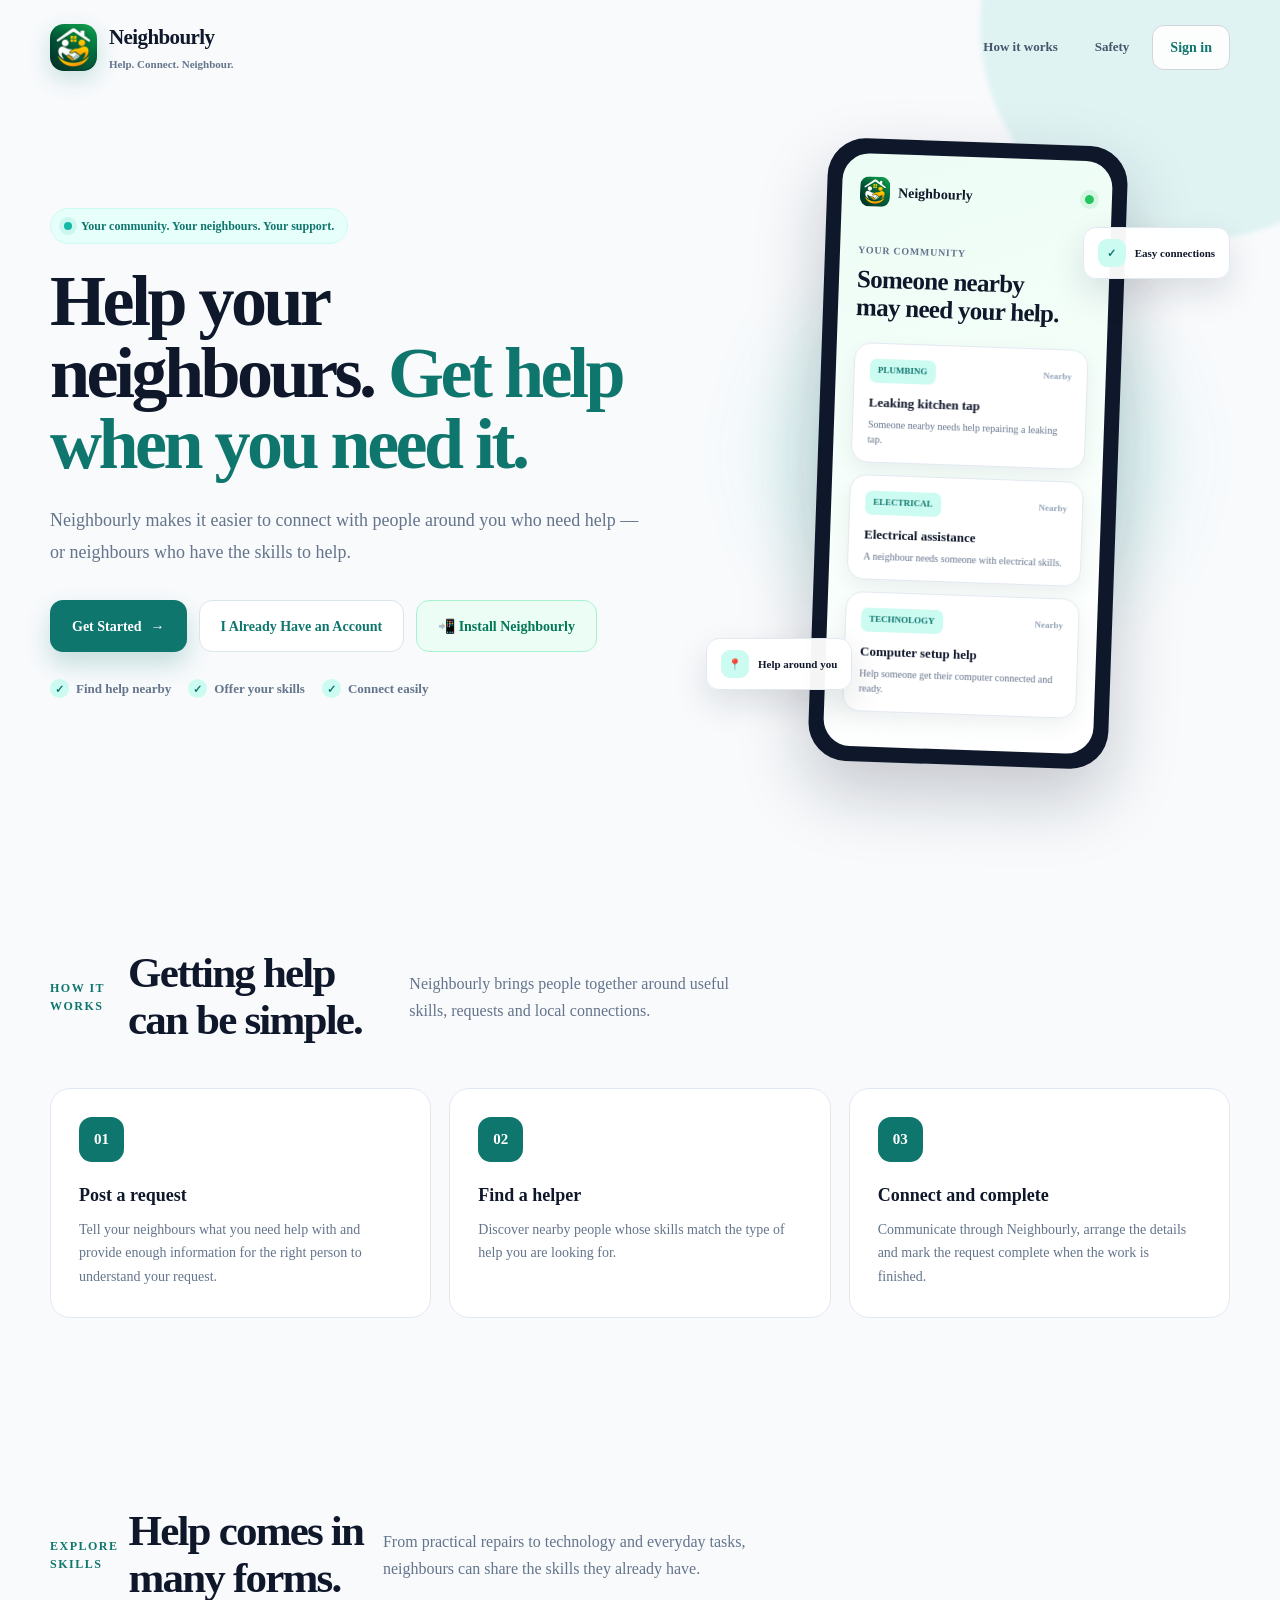
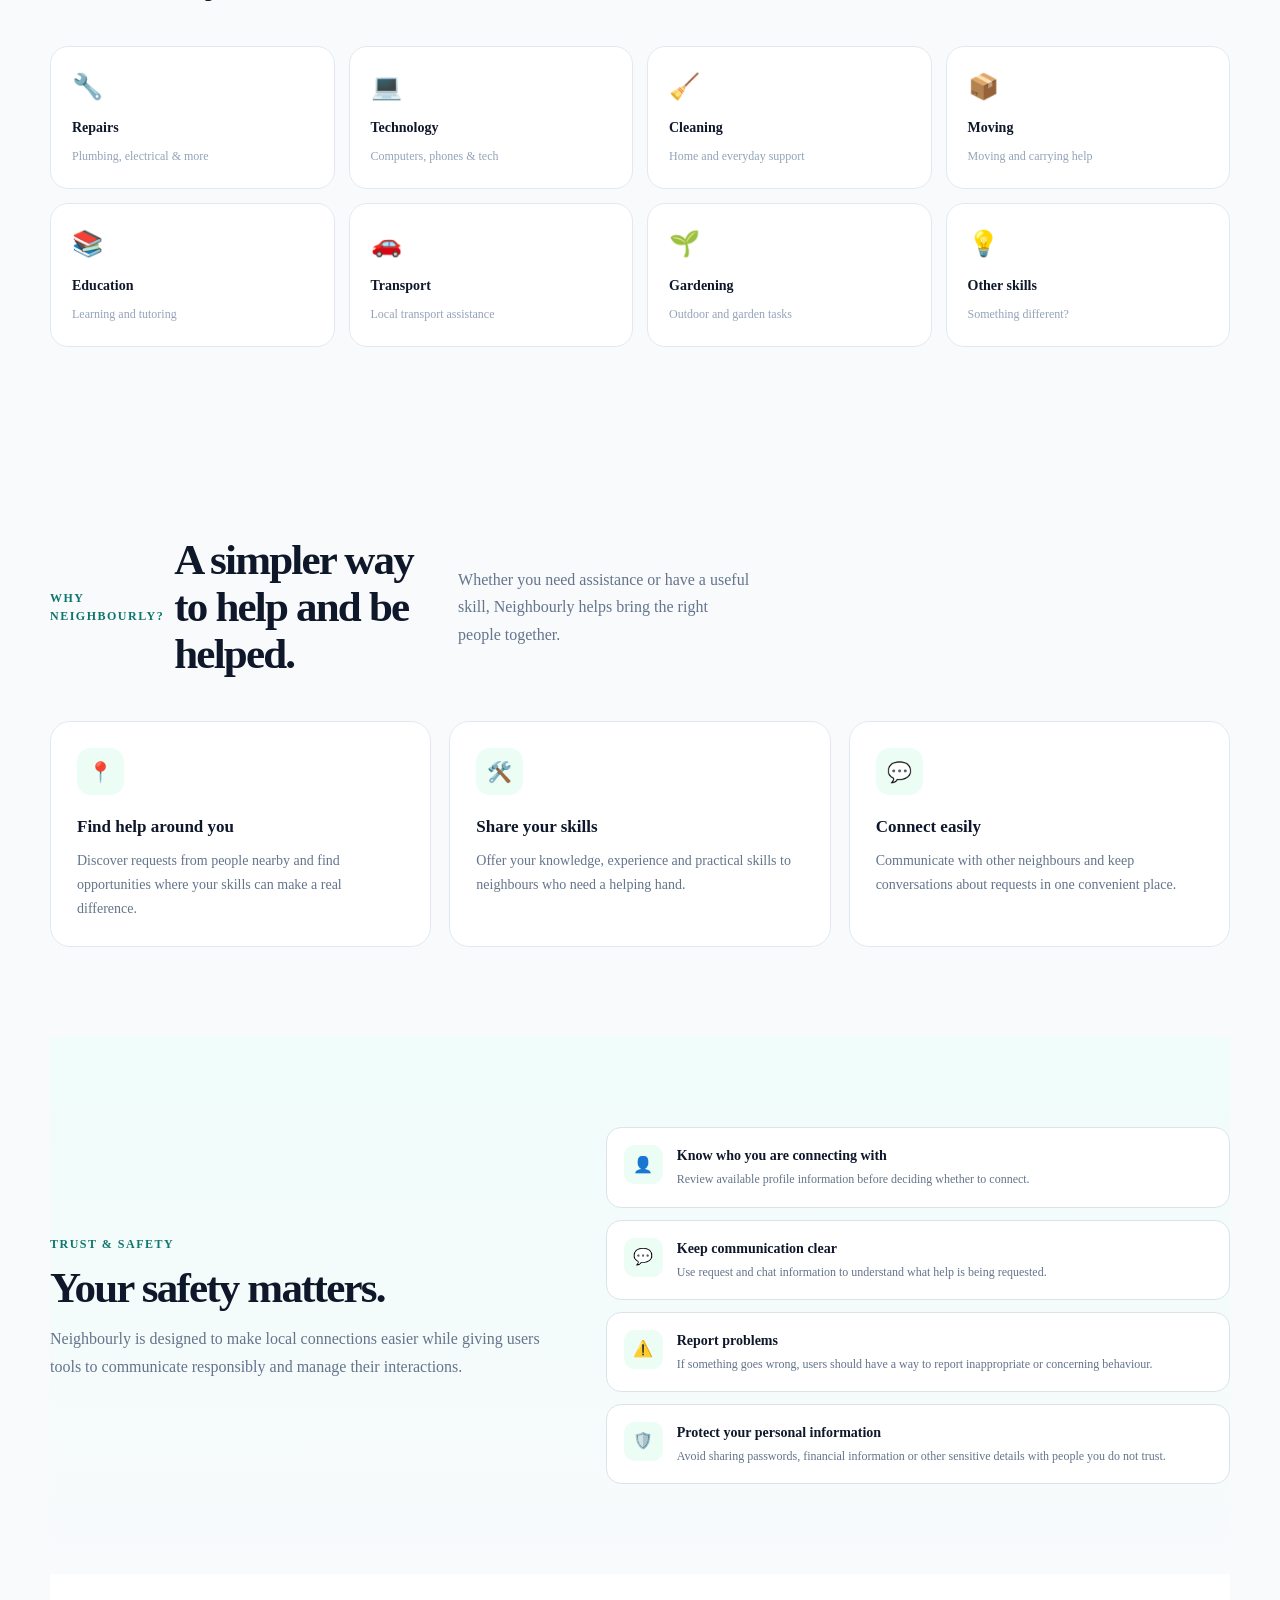
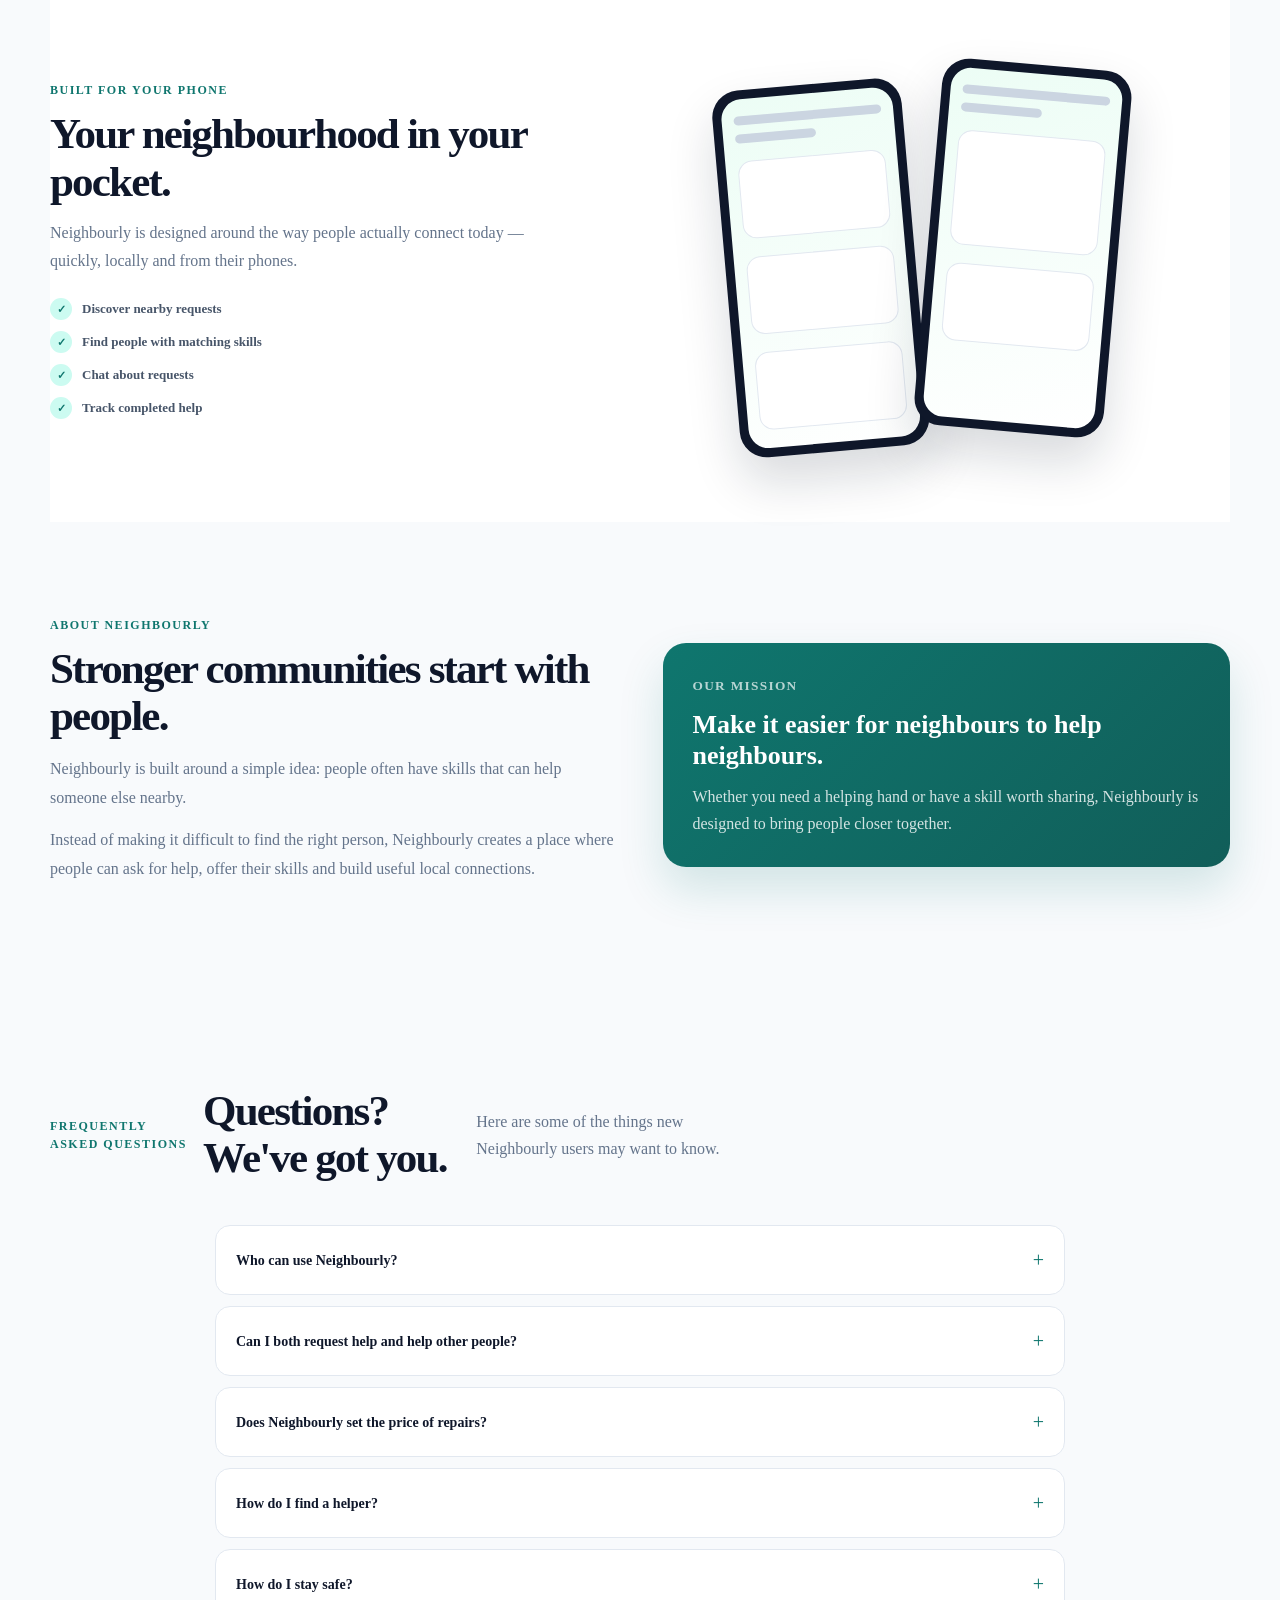
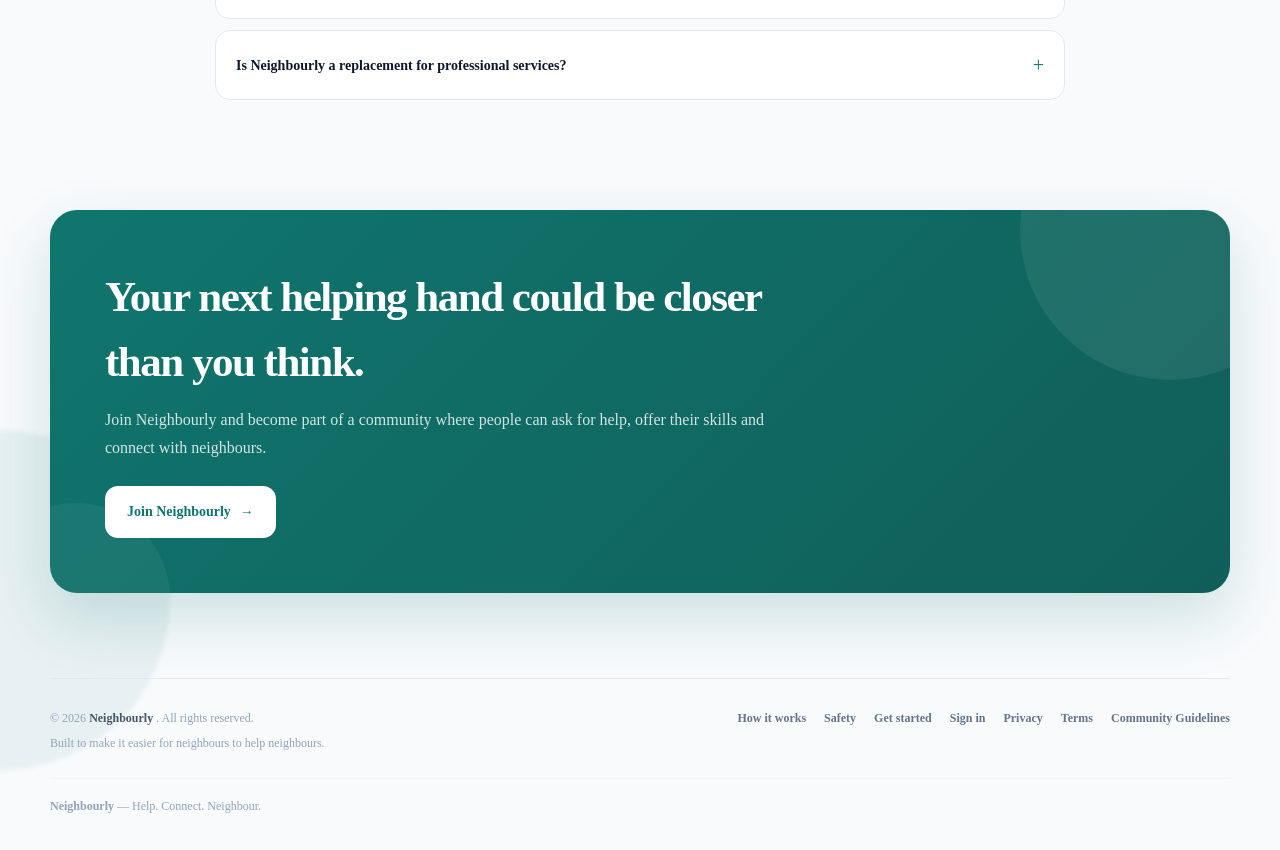
==== commit 0546edaf: "Update index.html" ====
--- a/index.html
+++ b/index.html
@@ -1,48 +1,59 @@
-<!DOCTYPE html><html lang="en"><head>  <meta charset="UTF-8"><meta
-name="viewport"
-content="width=device-width, initial-scale=1.0"
-
-«»
-
-<meta
-name="description"
-content="Neighbourly connects people who need help with neighbours who have the skills to help."
-
-«»
-
-<meta
-name="theme-color"
-content="#0f766e"
-
-«»
-
-<meta
-name="apple-mobile-web-app-capable"
-content="yes"
-
-«»
-
-<meta
-name="apple-mobile-web-app-status-bar-style"
-content="default"
-
-«»
-
-  <title>Neighbourly — Help Your Neighbours</title>  <link
+<!DOCTYPE html>
+<html lang="en">
+
+<head>
+
+  <meta charset="UTF-8">
+
+  <meta
+    name="viewport"
+    content="width=device-width, initial-scale=1.0"
+  >
+
+  <meta
+    name="description"
+    content="Neighbourly connects people who need help with neighbours who have the skills to help."
+  >
+
+  <meta
+    name="theme-color"
+    content="#0f766e"
+  >
+
+  <meta
+    name="apple-mobile-web-app-capable"
+    content="yes"
+  >
+
+  <meta
+    name="apple-mobile-web-app-status-bar-style"
+    content="default"
+  >
+
+  <title>Neighbourly — Help Your Neighbours</title>
+
+  <link
     rel="icon"
     type="image/png"
     href="neighbourly-icon-192.png"
-  >  <link
+  >
+
+  <link
     rel="apple-touch-icon"
     href="neighbourly-icon-192.png"
-  >  <link
+  >
+
+  <link
     rel="manifest"
     href="/help-neighbour/manifest.json"
-  >  <link
+  >
+
+  <link
     rel="stylesheet"
     href="style.css"
-  >  <style>
-
+  >
+
+  <style>
     /* =====================================================
        NEIGHBOURLY — COMPLETE WELCOME PAGE
        ===================================================== */
@@ -3292,26 +3303,18 @@
   <!-- These will point to dedicated legal pages
        when those pages are created. -->
 
-  <a
-    href="#"
-    onclick="showComingSoon(event, 'Privacy Policy')"
-  >
-    Privacy
-  </a>
-
-  <a
-    href="#"
-    onclick="showComingSoon(event, 'Terms of Service')"
-  >
-    Terms
-  </a>
-
-  <a
-    href="#"
-    onclick="showComingSoon(event, 'Community Guidelines')"
-  >
-    Community Guidelines
-  </a>
+<a href="privacy.html">
+  Privacy
+</a>
+
+<a href="terms.html">
+  Terms
+</a>
+
+<a href="community-guidelines.html">
+  Community Guidelines
+</a>  
+  
 
 </div>
 
@@ -3574,23 +3577,4 @@
   }
 
 
-  /* =====================================================
-     TEMPORARY LEGAL PAGE HANDLER
-     ===================================================== */
-
-  function showComingSoon(
-    event,
-    pageName
-  ) {
-
-    event.preventDefault();
-
-    alert(
-      pageName +
-      " will be available here as Neighbourly's " +
-      "dedicated legal page is added."
-    );
-
-  }
-
-</script></body></html>
+  
